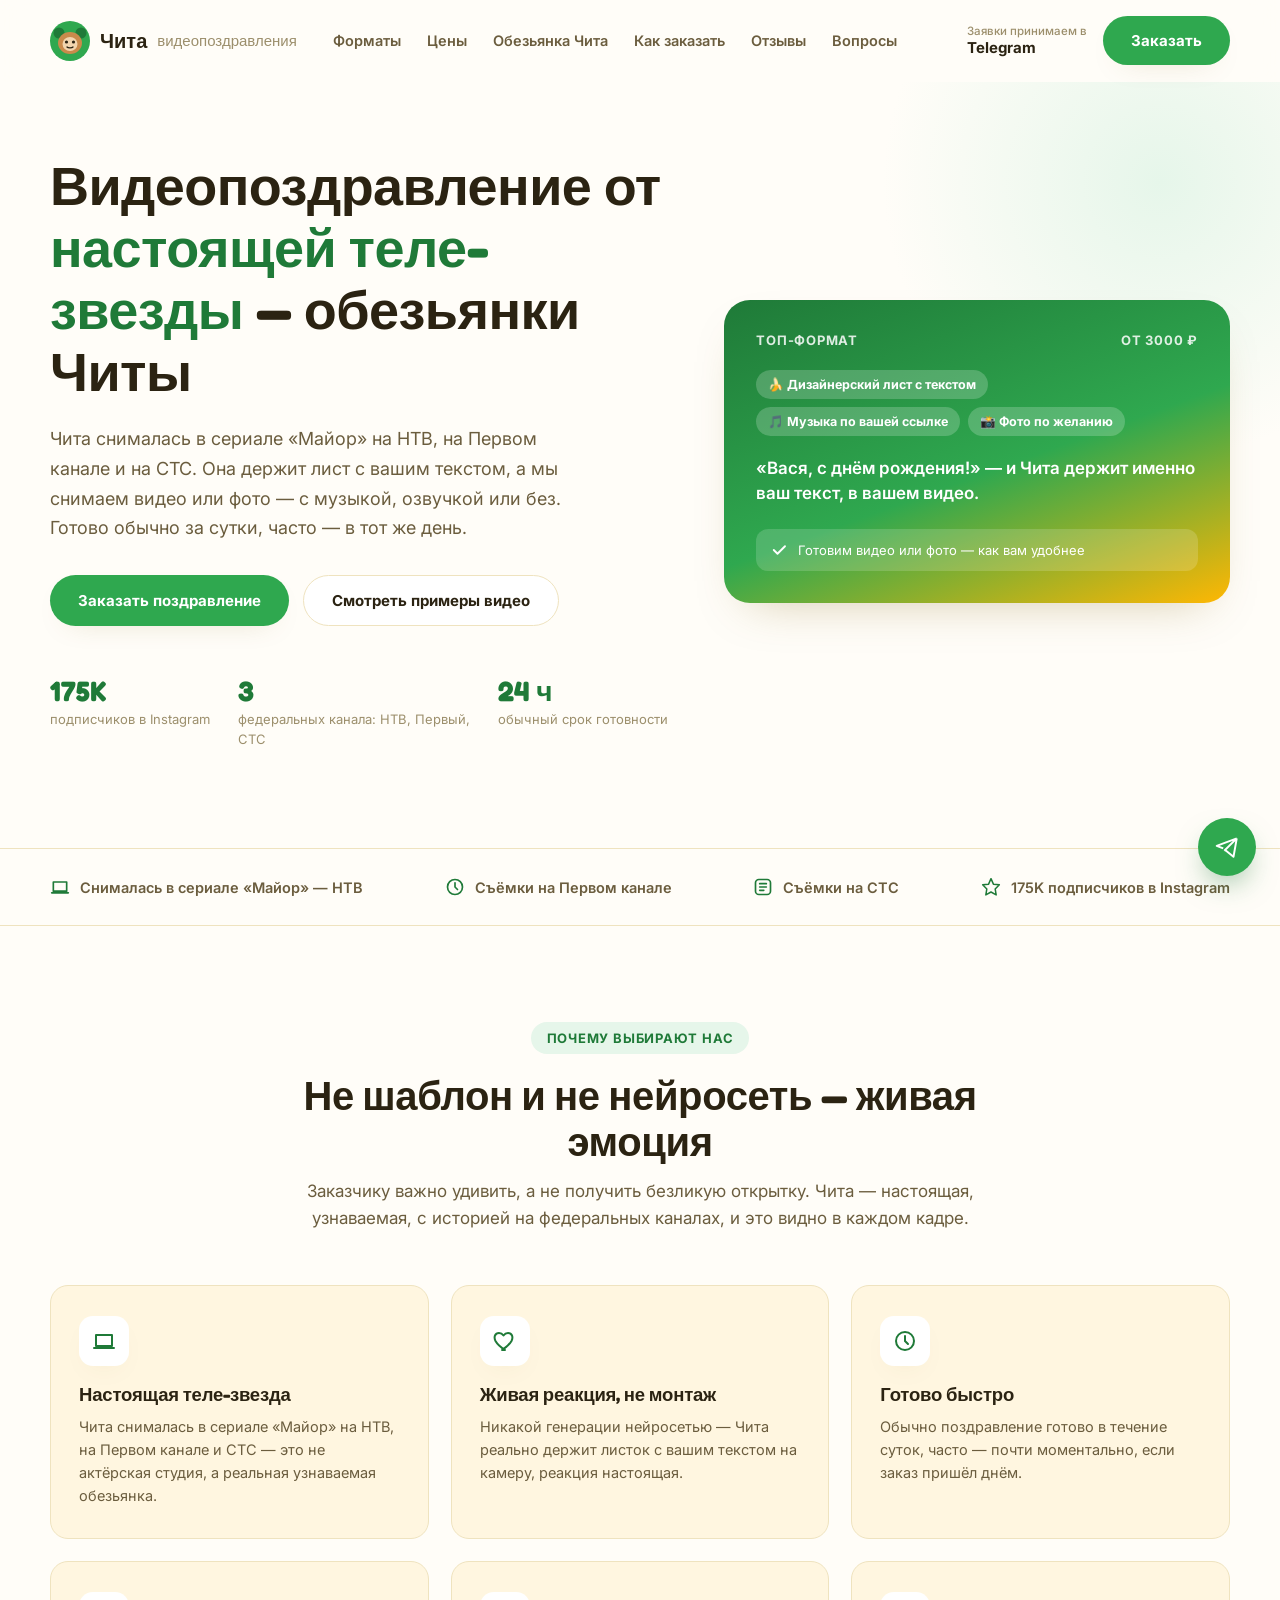
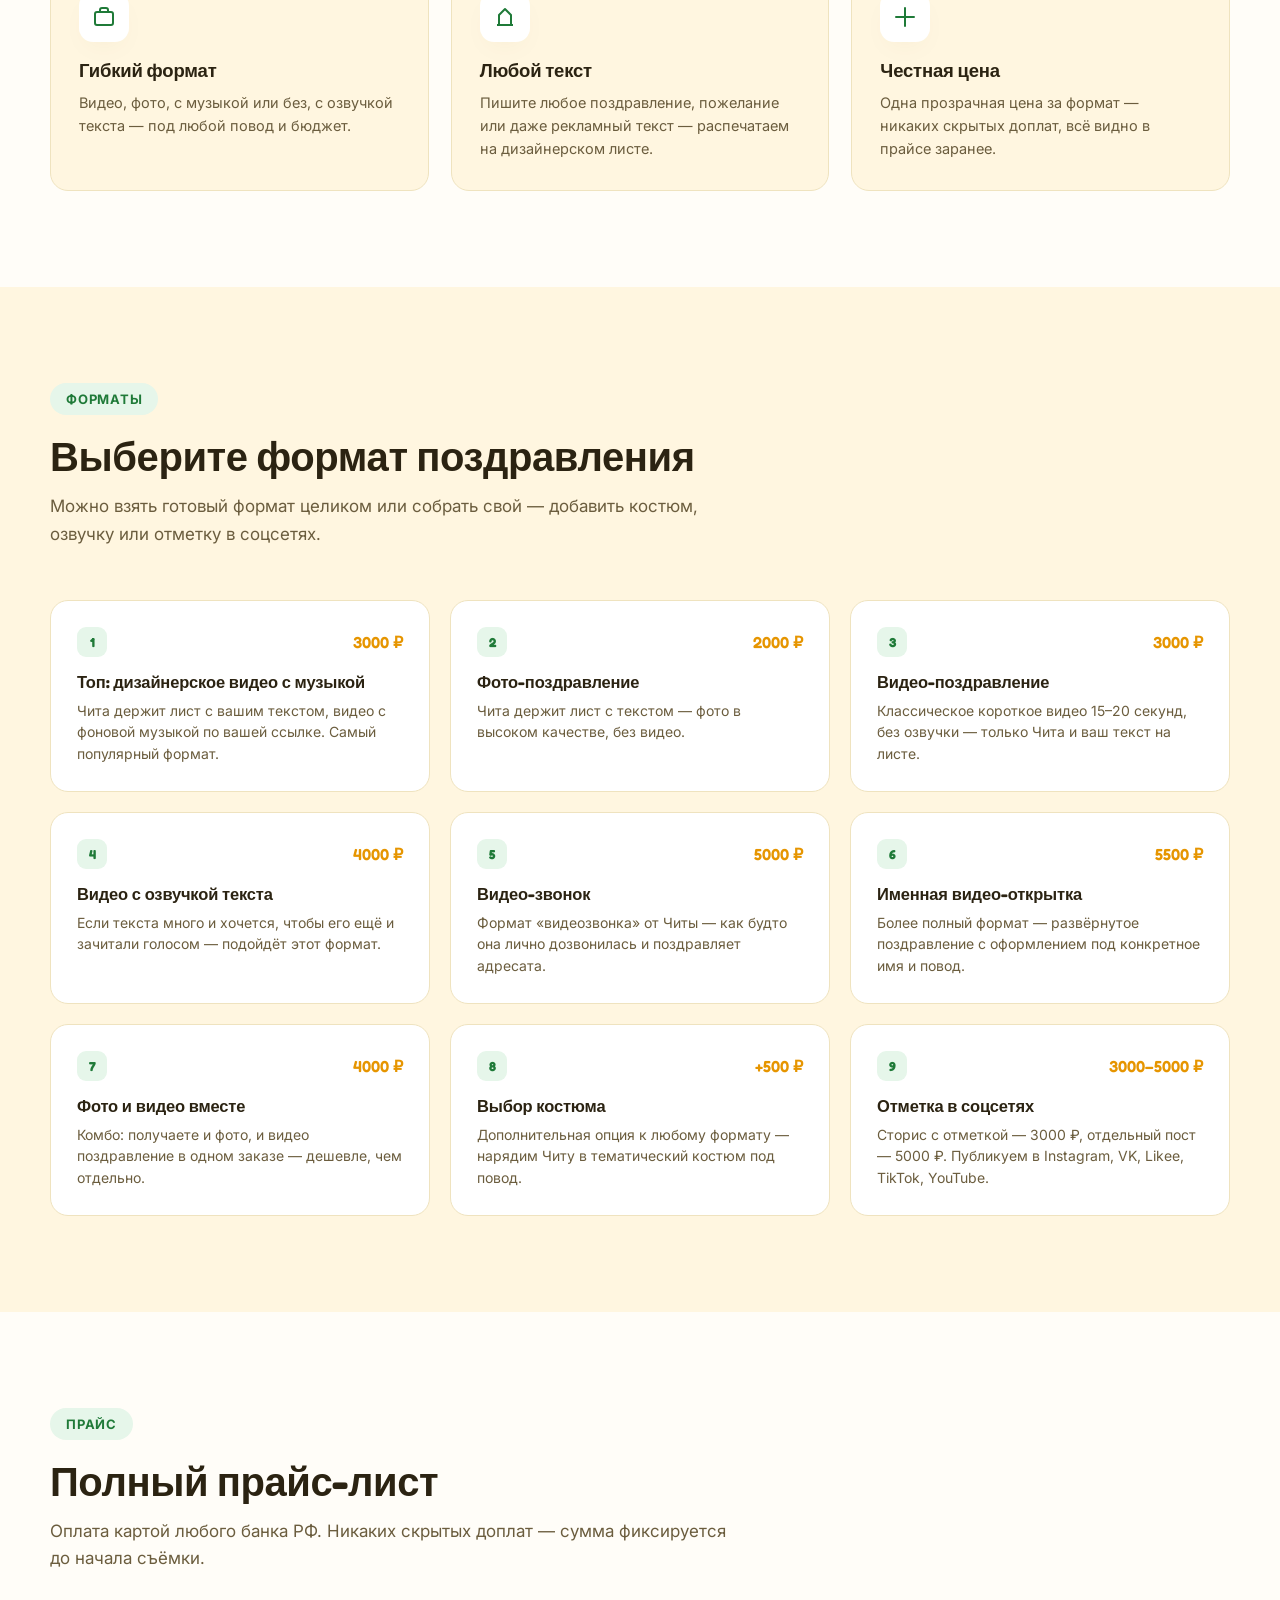
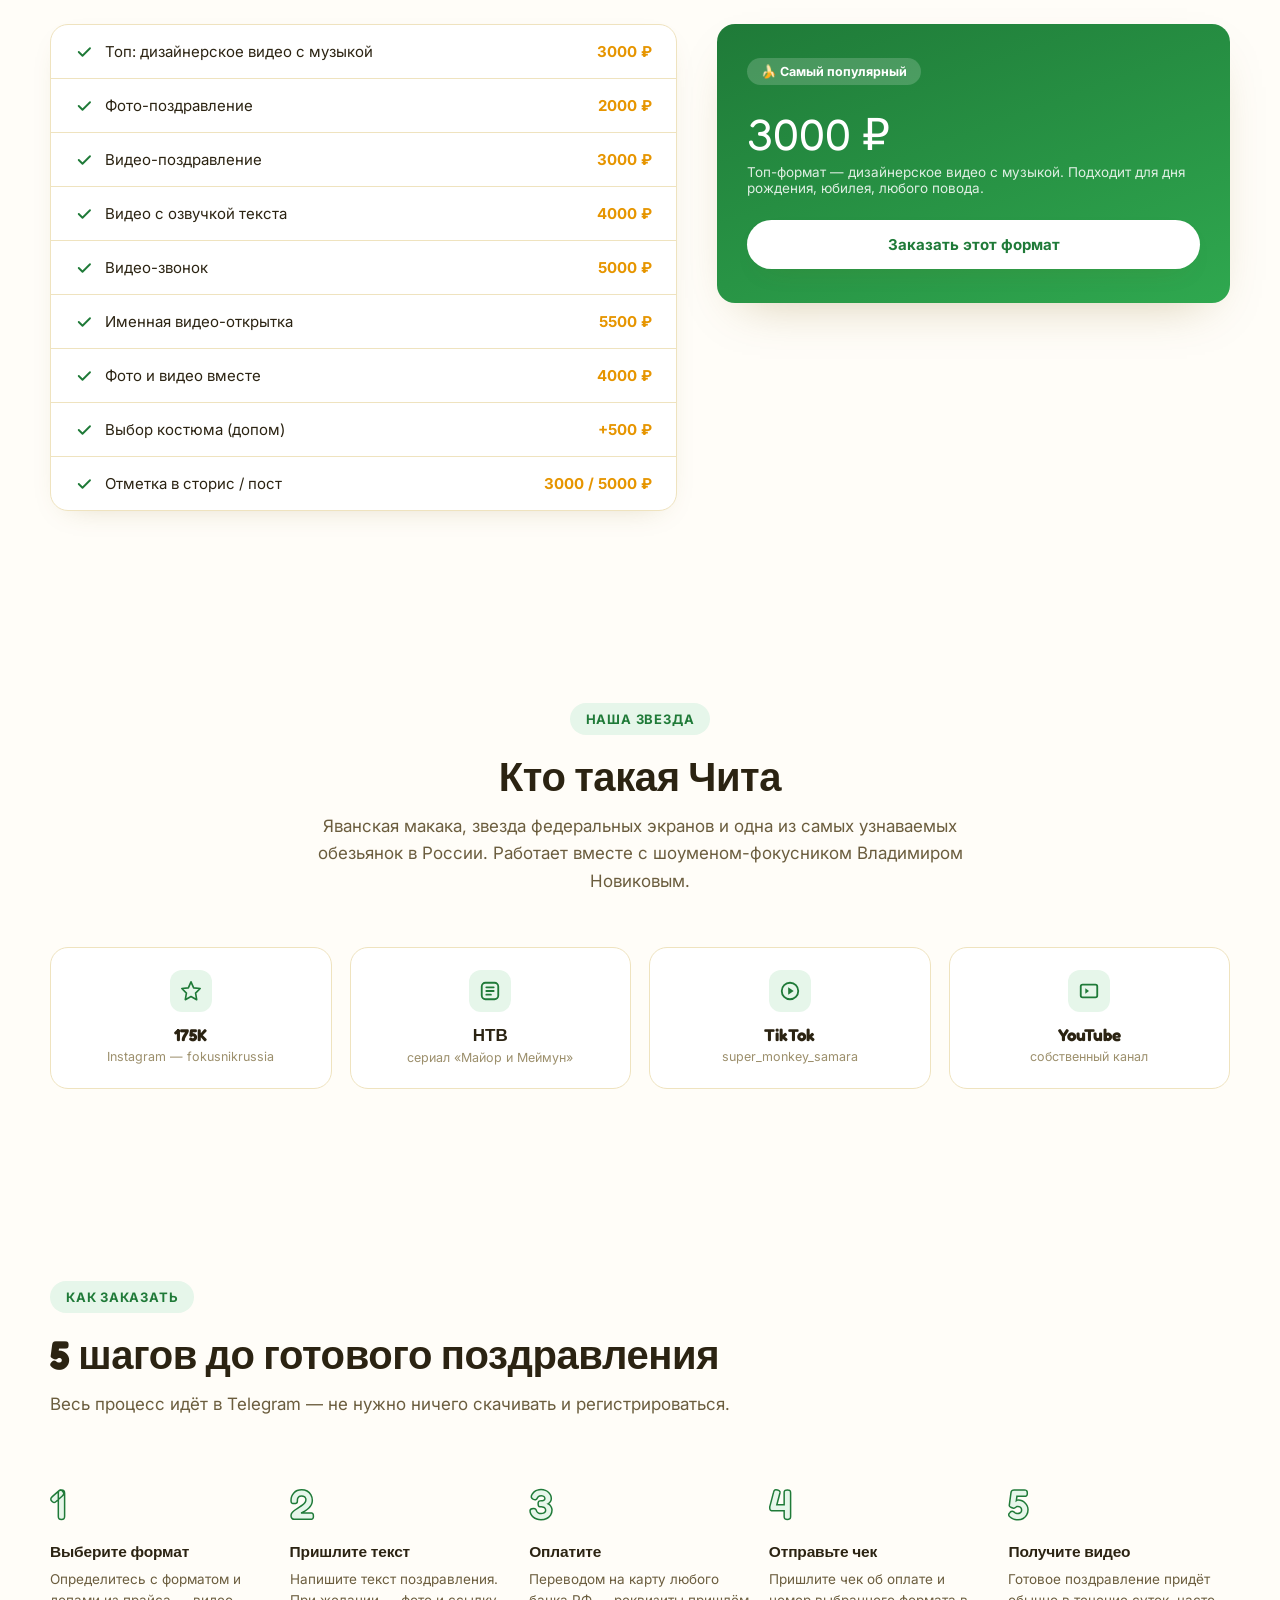
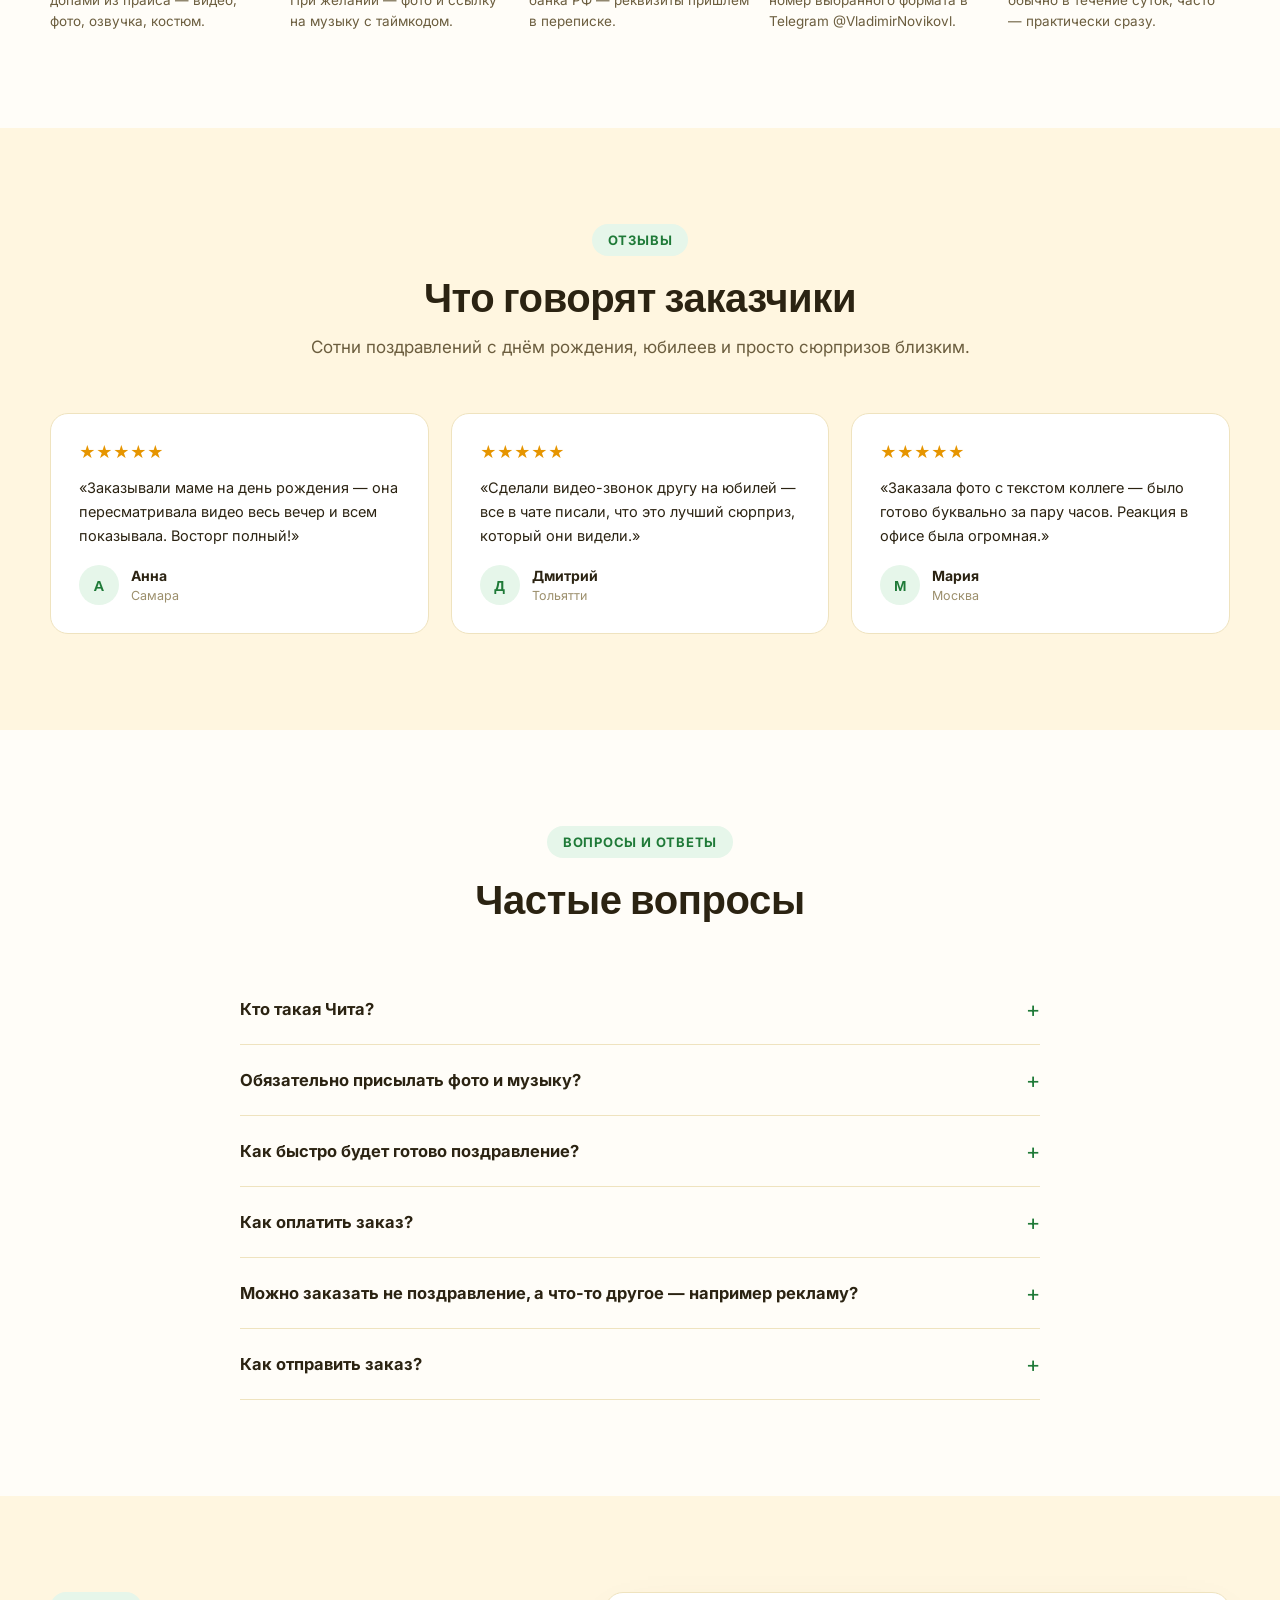
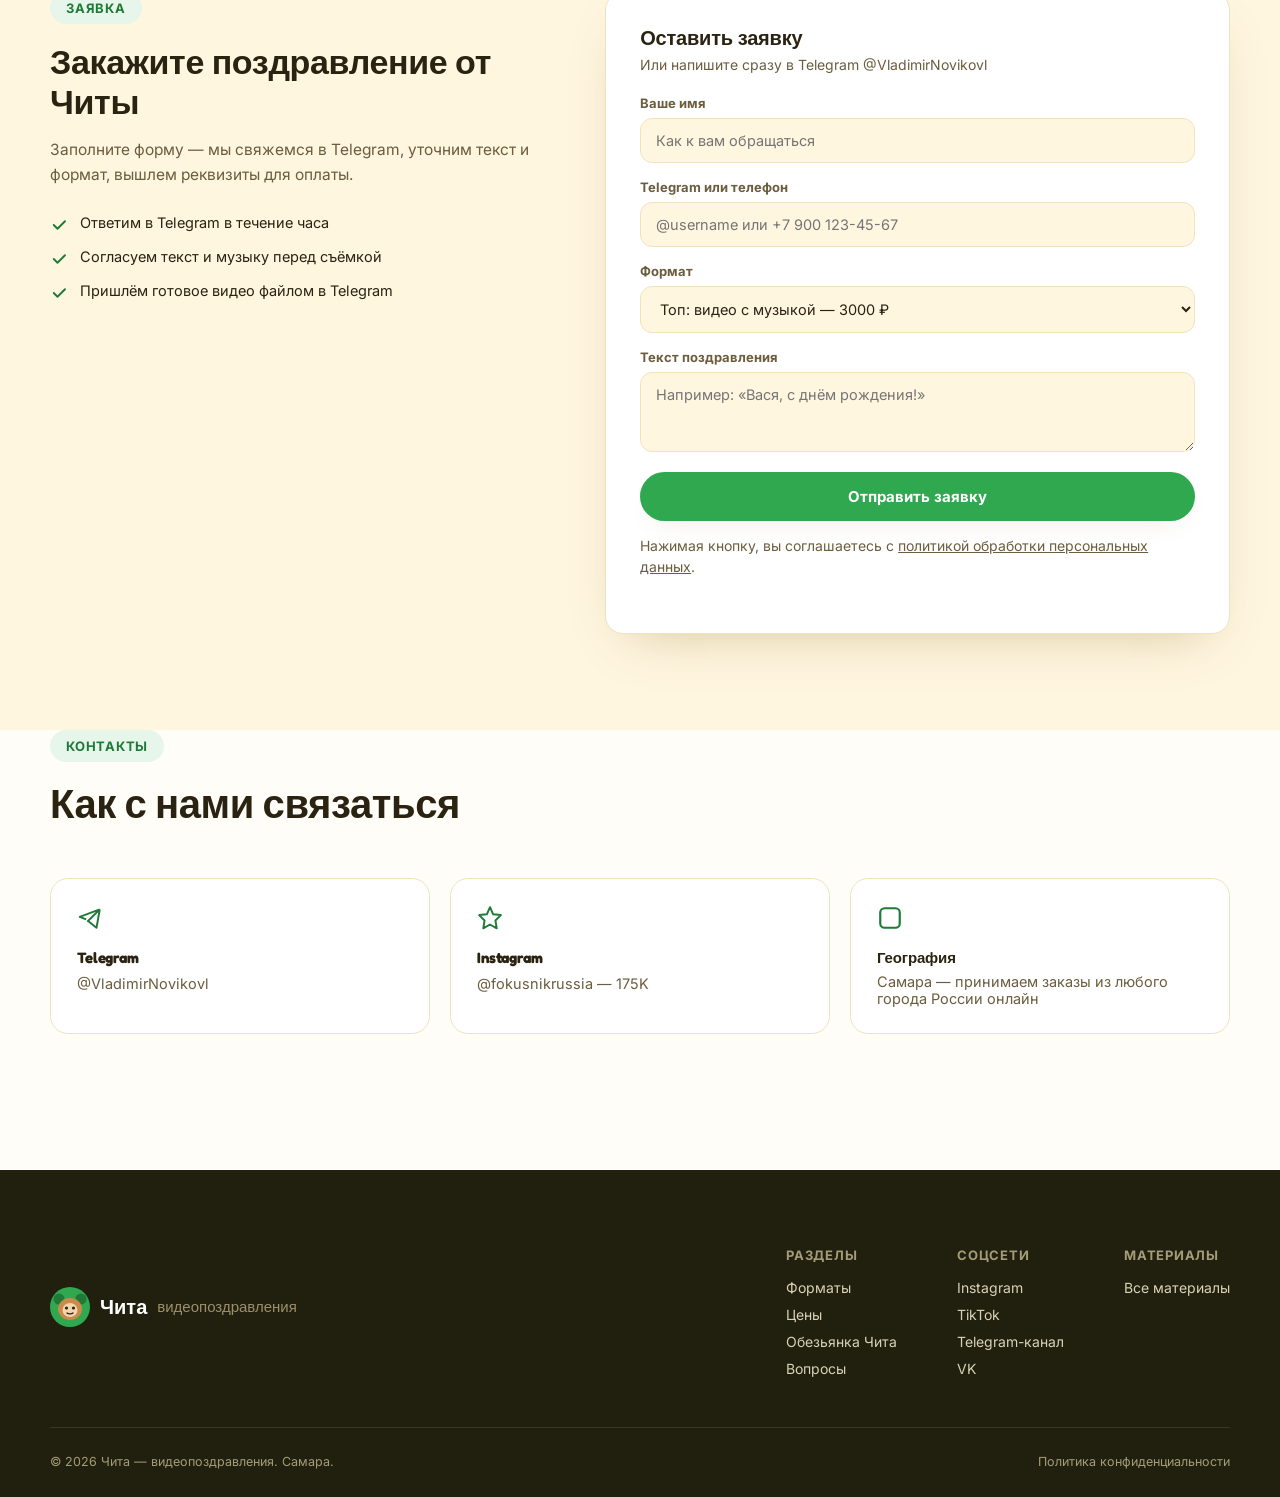
==== index.html @ 1da32b29 "init: landing for Чита - видеопоздравления" ====
<!DOCTYPE html>
<html lang="ru">
<head>
<meta charset="UTF-8">
<meta name="viewport" content="width=device-width, initial-scale=1.0">
<title>Обезьянка Чита — видеопоздравления от теле-звезды | Самара</title>
<meta name="description" content="Именное видеопоздравление от Читы — обезьянки, которая снималась в сериале «Майор» на НТВ, на Первом канале и СТС. Видео, фото, открытка с озвучкой. Готово за сутки.">
<link rel="preconnect" href="https://fonts.googleapis.com">
<link rel="preconnect" href="https://fonts.gstatic.com" crossorigin>
<link href="https://fonts.googleapis.com/css2?family=Fredoka:wght@500;600;700&family=Inter:wght@400;500;600;700;800&display=swap" rel="stylesheet">
<link rel="stylesheet" href="styles.css">
</head>
<body>

<header class="header" id="header">
  <div class="container header__inner">
    <a href="#top" class="logo">
      <svg class="logo__mark" viewBox="0 0 40 40" fill="none" xmlns="http://www.w3.org/2000/svg">
        <circle cx="20" cy="20" r="20" fill="#2FA84F"/>
        <circle cx="9" cy="12" r="5.5" fill="#1F7A38"/>
        <circle cx="31" cy="12" r="5.5" fill="#1F7A38"/>
        <ellipse cx="20" cy="22" rx="12" ry="11" fill="#C98A4B"/>
        <ellipse cx="20" cy="23" rx="7.5" ry="7" fill="#F2D5AE"/>
        <circle cx="16.5" cy="21" r="1.6" fill="#2B2312"/>
        <circle cx="23.5" cy="21" r="1.6" fill="#2B2312"/>
        <path d="M17 26c1 1.2 5 1.2 6 0" stroke="#2B2312" stroke-width="1.3" stroke-linecap="round"/>
      </svg>
      Чита <span class="logo__suffix">видеопоздравления</span>
    </a>
    <nav class="nav" id="nav">
      <a href="#services">Форматы</a>
      <a href="#price">Цены</a>
      <a href="#chita">Обезьянка Чита</a>
      <a href="#process">Как заказать</a>
      <a href="#reviews">Отзывы</a>
      <a href="#faq">Вопросы</a>
    </nav>
    <div class="header__actions">
      <div class="header__phone header__phone-text">
        <span>Заявки принимаем в</span>
        Telegram
      </div>
      <a href="https://t.me/VladimirNovikovl" target="_blank" rel="noopener" class="btn btn--primary">Заказать</a>
      <button class="burger" id="burger" aria-label="Меню"><span></span><span></span><span></span></button>
    </div>
  </div>
</header>

<main id="top">

  <!-- HERO -->
  <section class="hero">
    <div class="container hero__grid">
      <div>
        <h1 class="hero__title">Видеопоздравление от <em>настоящей теле-звезды</em> — обезьянки Читы</h1>
        <p class="hero__lead">Чита снималась в сериале «Майор» на НТВ, на Первом канале и на СТС. Она держит лист с вашим текстом, а мы снимаем видео или фото — с музыкой, озвучкой или без. Готово обычно за сутки, часто — в тот же день.</p>
        <div class="hero__actions">
          <a href="#form" class="btn btn--primary">Заказать поздравление</a>
          <a href="https://t.me/Samara_monkey" target="_blank" rel="noopener" class="btn btn--ghost">Смотреть примеры видео</a>
        </div>
        <div class="hero__stats">
          <div class="hero__stat"><b>175K</b><span>подписчиков в Instagram</span></div>
          <div class="hero__stat"><b>3</b><span>федеральных канала: НТВ, Первый, СТС</span></div>
          <div class="hero__stat"><b>24 ч</b><span>обычный срок готовности</span></div>
        </div>
      </div>
      <div class="hero__card">
        <div class="hero__card-top">
          <span>Топ-формат</span>
          <span>от 3000 ₽</span>
        </div>
        <div class="hero__badge-row">
          <span class="hero__badge">🍌 Дизайнерский лист с текстом</span>
          <span class="hero__badge">🎵 Музыка по вашей ссылке</span>
          <span class="hero__badge">📸 Фото по желанию</span>
        </div>
        <p class="hero__quote">«Вася, с днём рождения!» — и Чита держит именно ваш текст, в вашем видео.</p>
        <div class="hero__card-foot">
          <svg width="18" height="18" viewBox="0 0 24 24" fill="none"><path d="M5 12l5 5L20 7" stroke="#fff" stroke-width="2.5" stroke-linecap="round" stroke-linejoin="round"/></svg>
          Готовим видео или фото — как вам удобнее
        </div>
      </div>
    </div>
  </section>

  <!-- TRUST -->
  <div class="trust">
    <div class="container trust__inner">
      <div class="trust__item">
        <svg width="20" height="20" viewBox="0 0 24 24" fill="none"><path d="M4 6h16v11H4z M2 19h20" stroke="currentColor" stroke-width="2" stroke-linecap="round" stroke-linejoin="round"/></svg>
        Снималась в сериале «Майор» — НТВ
      </div>
      <div class="trust__item">
        <svg width="20" height="20" viewBox="0 0 24 24" fill="none"><circle cx="12" cy="12" r="9" stroke="currentColor" stroke-width="2"/><path d="M12 7v5l3 3" stroke="currentColor" stroke-width="2" stroke-linecap="round"/></svg>
        Съёмки на Первом канале
      </div>
      <div class="trust__item">
        <svg width="20" height="20" viewBox="0 0 24 24" fill="none"><rect x="3" y="3" width="18" height="18" rx="4" stroke="currentColor" stroke-width="2"/><path d="M8 12h8M8 8h8M8 16h5" stroke="currentColor" stroke-width="2" stroke-linecap="round"/></svg>
        Съёмки на СТС
      </div>
      <div class="trust__item">
        <svg width="20" height="20" viewBox="0 0 24 24" fill="none"><path d="M12 2l2.9 6.6L22 9.3l-5 5 1.2 7.2L12 18l-6.2 3.5L7 14.3l-5-5 7.1-0.7L12 2z" stroke="currentColor" stroke-width="1.8" stroke-linejoin="round"/></svg>
        175K подписчиков в Instagram
      </div>
    </div>
  </div>

  <!-- ADVANTAGES -->
  <section id="advantages">
    <div class="container">
      <div class="section__head center">
        <div class="eyebrow" style="margin-inline:auto">Почему выбирают нас</div>
        <h2>Не шаблон и не нейросеть — живая эмоция</h2>
        <p>Заказчику важно удивить, а не получить безликую открытку. Чита — настоящая, узнаваемая, с историей на федеральных каналах, и это видно в каждом кадре.</p>
      </div>
      <div class="adv-grid">
        <div class="adv">
          <div class="adv__icon"><svg width="24" height="24" viewBox="0 0 24 24" fill="none"><path d="M4 6h16v11H4z M2 19h20" stroke="currentColor" stroke-width="2" stroke-linecap="round" stroke-linejoin="round"/></svg></div>
          <h3>Настоящая теле-звезда</h3>
          <p>Чита снималась в сериале «Майор» на НТВ, на Первом канале и СТС — это не актёрская студия, а реальная узнаваемая обезьянка.</p>
        </div>
        <div class="adv">
          <div class="adv__icon"><svg width="24" height="24" viewBox="0 0 24 24" fill="none"><path d="M12 21s-7-4.5-9.5-9C.5 8 2 4 6 4c2.2 0 3.6 1.2 4.5 2.5C11.4 5.2 12.8 4 15 4c4 0 5.5 4 3.5 8-2.5 4.5-9.5 9-9.5 9z" stroke="currentColor" stroke-width="2" stroke-linejoin="round"/></svg></div>
          <h3>Живая реакция, не монтаж</h3>
          <p>Никакой генерации нейросетью — Чита реально держит листок с вашим текстом на камеру, реакция настоящая.</p>
        </div>
        <div class="adv">
          <div class="adv__icon"><svg width="24" height="24" viewBox="0 0 24 24" fill="none"><circle cx="12" cy="12" r="9" stroke="currentColor" stroke-width="2"/><path d="M12 7v5l3 3" stroke="currentColor" stroke-width="2" stroke-linecap="round"/></svg></div>
          <h3>Готово быстро</h3>
          <p>Обычно поздравление готово в течение суток, часто — почти моментально, если заказ пришёл днём.</p>
        </div>
        <div class="adv">
          <div class="adv__icon"><svg width="24" height="24" viewBox="0 0 24 24" fill="none"><rect x="3" y="7" width="18" height="13" rx="2" stroke="currentColor" stroke-width="2"/><path d="M8 7V5a2 2 0 012-2h4a2 2 0 012 2v2" stroke="currentColor" stroke-width="2"/></svg></div>
          <h3>Гибкий формат</h3>
          <p>Видео, фото, с музыкой или без, с озвучкой текста — под любой повод и бюджет.</p>
        </div>
        <div class="adv">
          <div class="adv__icon"><svg width="24" height="24" viewBox="0 0 24 24" fill="none"><path d="M4 20h16M6 20V10l6-6 6 6v10" stroke="currentColor" stroke-width="2" stroke-linejoin="round"/></svg></div>
          <h3>Любой текст</h3>
          <p>Пишите любое поздравление, пожелание или даже рекламный текст — распечатаем на дизайнерском листе.</p>
        </div>
        <div class="adv">
          <div class="adv__icon"><svg width="24" height="24" viewBox="0 0 24 24" fill="none"><path d="M12 3v18M3 12h18" stroke="currentColor" stroke-width="2" stroke-linecap="round"/></svg></div>
          <h3>Честная цена</h3>
          <p>Одна прозрачная цена за формат — никаких скрытых доплат, всё видно в прайсе заранее.</p>
        </div>
      </div>
    </div>
  </section>

  <!-- SERVICES -->
  <section id="services" class="price">
    <div class="container">
      <div class="section__head">
        <div class="eyebrow">Форматы</div>
        <h2>Выберите формат поздравления</h2>
        <p>Можно взять готовый формат целиком или собрать свой — добавить костюм, озвучку или отметку в соцсетях.</p>
      </div>
      <div class="srv-grid">
        <div class="srv">
          <div class="srv__top"><div class="srv__num">1</div><div class="srv__price">3000 ₽</div></div>
          <h3>Топ: дизайнерское видео с музыкой</h3>
          <p>Чита держит лист с вашим текстом, видео с фоновой музыкой по вашей ссылке. Самый популярный формат.</p>
        </div>
        <div class="srv">
          <div class="srv__top"><div class="srv__num">2</div><div class="srv__price">2000 ₽</div></div>
          <h3>Фото-поздравление</h3>
          <p>Чита держит лист с текстом — фото в высоком качестве, без видео.</p>
        </div>
        <div class="srv">
          <div class="srv__top"><div class="srv__num">3</div><div class="srv__price">3000 ₽</div></div>
          <h3>Видео-поздравление</h3>
          <p>Классическое короткое видео 15–20 секунд, без озвучки — только Чита и ваш текст на листе.</p>
        </div>
        <div class="srv">
          <div class="srv__top"><div class="srv__num">4</div><div class="srv__price">4000 ₽</div></div>
          <h3>Видео с озвучкой текста</h3>
          <p>Если текста много и хочется, чтобы его ещё и зачитали голосом — подойдёт этот формат.</p>
        </div>
        <div class="srv">
          <div class="srv__top"><div class="srv__num">5</div><div class="srv__price">5000 ₽</div></div>
          <h3>Видео-звонок</h3>
          <p>Формат «видеозвонка» от Читы — как будто она лично дозвонилась и поздравляет адресата.</p>
        </div>
        <div class="srv">
          <div class="srv__top"><div class="srv__num">6</div><div class="srv__price">5500 ₽</div></div>
          <h3>Именная видео-открытка</h3>
          <p>Более полный формат — развёрнутое поздравление с оформлением под конкретное имя и повод.</p>
        </div>
        <div class="srv">
          <div class="srv__top"><div class="srv__num">7</div><div class="srv__price">4000 ₽</div></div>
          <h3>Фото и видео вместе</h3>
          <p>Комбо: получаете и фото, и видео поздравление в одном заказе — дешевле, чем отдельно.</p>
        </div>
        <div class="srv">
          <div class="srv__top"><div class="srv__num">8</div><div class="srv__price">+500 ₽</div></div>
          <h3>Выбор костюма</h3>
          <p>Дополнительная опция к любому формату — нарядим Читу в тематический костюм под повод.</p>
        </div>
        <div class="srv">
          <div class="srv__top"><div class="srv__num">9</div><div class="srv__price">3000–5000 ₽</div></div>
          <h3>Отметка в соцсетях</h3>
          <p>Сторис с отметкой — 3000 ₽, отдельный пост — 5000 ₽. Публикуем в Instagram, VK, Likee, TikTok, YouTube.</p>
        </div>
      </div>
    </div>
  </section>

  <!-- PRICE TABLE -->
  <section id="price">
    <div class="container">
      <div class="section__head">
        <div class="eyebrow">Прайс</div>
        <h2>Полный прайс-лист</h2>
        <p>Оплата картой любого банка РФ. Никаких скрытых доплат — сумма фиксируется до начала съёмки.</p>
      </div>
      <div class="price__wrap">
        <div class="price__table">
          <div class="price__row">
            <div class="price__row-name"><svg width="18" height="18" viewBox="0 0 24 24" fill="none"><path d="M5 12l5 5L20 7" stroke="currentColor" stroke-width="2.5" stroke-linecap="round" stroke-linejoin="round"/></svg>Топ: дизайнерское видео с музыкой</div>
            <div class="price__row-val">3000 ₽</div>
          </div>
          <div class="price__row">
            <div class="price__row-name"><svg width="18" height="18" viewBox="0 0 24 24" fill="none"><path d="M5 12l5 5L20 7" stroke="currentColor" stroke-width="2.5" stroke-linecap="round" stroke-linejoin="round"/></svg>Фото-поздравление</div>
            <div class="price__row-val">2000 ₽</div>
          </div>
          <div class="price__row">
            <div class="price__row-name"><svg width="18" height="18" viewBox="0 0 24 24" fill="none"><path d="M5 12l5 5L20 7" stroke="currentColor" stroke-width="2.5" stroke-linecap="round" stroke-linejoin="round"/></svg>Видео-поздравление</div>
            <div class="price__row-val">3000 ₽</div>
          </div>
          <div class="price__row">
            <div class="price__row-name"><svg width="18" height="18" viewBox="0 0 24 24" fill="none"><path d="M5 12l5 5L20 7" stroke="currentColor" stroke-width="2.5" stroke-linecap="round" stroke-linejoin="round"/></svg>Видео с озвучкой текста</div>
            <div class="price__row-val">4000 ₽</div>
          </div>
          <div class="price__row">
            <div class="price__row-name"><svg width="18" height="18" viewBox="0 0 24 24" fill="none"><path d="M5 12l5 5L20 7" stroke="currentColor" stroke-width="2.5" stroke-linecap="round" stroke-linejoin="round"/></svg>Видео-звонок</div>
            <div class="price__row-val">5000 ₽</div>
          </div>
          <div class="price__row">
            <div class="price__row-name"><svg width="18" height="18" viewBox="0 0 24 24" fill="none"><path d="M5 12l5 5L20 7" stroke="currentColor" stroke-width="2.5" stroke-linecap="round" stroke-linejoin="round"/></svg>Именная видео-открытка</div>
            <div class="price__row-val">5500 ₽</div>
          </div>
          <div class="price__row">
            <div class="price__row-name"><svg width="18" height="18" viewBox="0 0 24 24" fill="none"><path d="M5 12l5 5L20 7" stroke="currentColor" stroke-width="2.5" stroke-linecap="round" stroke-linejoin="round"/></svg>Фото и видео вместе</div>
            <div class="price__row-val">4000 ₽</div>
          </div>
          <div class="price__row">
            <div class="price__row-name"><svg width="18" height="18" viewBox="0 0 24 24" fill="none"><path d="M5 12l5 5L20 7" stroke="currentColor" stroke-width="2.5" stroke-linecap="round" stroke-linejoin="round"/></svg>Выбор костюма (допом)</div>
            <div class="price__row-val">+500 ₽</div>
          </div>
          <div class="price__row">
            <div class="price__row-name"><svg width="18" height="18" viewBox="0 0 24 24" fill="none"><path d="M5 12l5 5L20 7" stroke="currentColor" stroke-width="2.5" stroke-linecap="round" stroke-linejoin="round"/></svg>Отметка в сторис / пост</div>
            <div class="price__row-val">3000 / 5000 ₽</div>
          </div>
        </div>
        <div class="price__card">
          <div class="price__badge">🍌 Самый популярный</div>
          <div class="price__new">3000 ₽</div>
          <div class="price__note">Топ-формат — дизайнерское видео с музыкой. Подходит для дня рождения, юбилея, любого повода.</div>
          <a href="#form" class="btn btn--primary btn--block" style="background:#fff;color:#1f7a38">Заказать этот формат</a>
        </div>
      </div>
    </div>
  </section>

  <!-- CHITA -->
  <section id="chita">
    <div class="container">
      <div class="section__head center">
        <div class="eyebrow" style="margin-inline:auto">Наша звезда</div>
        <h2>Кто такая Чита</h2>
        <p>Яванская макака, звезда федеральных экранов и одна из самых узнаваемых обезьянок в России. Работает вместе с шоуменом-фокусником Владимиром Новиковым.</p>
      </div>
      <div class="plat-grid">
        <div class="plat">
          <div class="plat__icon"><svg width="22" height="22" viewBox="0 0 24 24" fill="none"><path d="M12 2l2.9 6.6L22 9.3l-5 5 1.2 7.2L12 18l-6.2 3.5L7 14.3l-5-5 7.1-0.7L12 2z" stroke="currentColor" stroke-width="1.8" stroke-linejoin="round"/></svg></div>
          <b>175K</b>
          <span>Instagram — fokusnikrussia</span>
        </div>
        <div class="plat">
          <div class="plat__icon"><svg width="22" height="22" viewBox="0 0 24 24" fill="none"><rect x="3" y="3" width="18" height="18" rx="4" stroke="currentColor" stroke-width="2"/><path d="M8 12h8M8 8h8M8 16h5" stroke="currentColor" stroke-width="2" stroke-linecap="round"/></svg></div>
          <b>НТВ</b>
          <span>сериал «Майор и Меймун»</span>
        </div>
        <div class="plat">
          <div class="plat__icon"><svg width="22" height="22" viewBox="0 0 24 24" fill="none"><circle cx="12" cy="12" r="9" stroke="currentColor" stroke-width="2"/><path d="M10 8l6 4-6 4V8z" fill="currentColor"/></svg></div>
          <b>TikTok</b>
          <span>super_monkey_samara</span>
        </div>
        <div class="plat">
          <div class="plat__icon"><svg width="22" height="22" viewBox="0 0 24 24" fill="none"><rect x="3" y="5" width="18" height="14" rx="2" stroke="currentColor" stroke-width="2"/><path d="M8 9l4 3-4 3V9z" fill="currentColor"/></svg></div>
          <b>YouTube</b>
          <span>собственный канал</span>
        </div>
      </div>
    </div>
  </section>

  <!-- PROCESS -->
  <section id="process">
    <div class="container">
      <div class="section__head">
        <div class="eyebrow">Как заказать</div>
        <h2>5 шагов до готового поздравления</h2>
        <p>Весь процесс идёт в Telegram — не нужно ничего скачивать и регистрироваться.</p>
      </div>
      <div class="steps">
        <div class="step">
          <div class="step__num">1</div>
          <h3>Выберите формат</h3>
          <p>Определитесь с форматом и допами из прайса — видео, фото, озвучка, костюм.</p>
        </div>
        <div class="step">
          <div class="step__num">2</div>
          <h3>Пришлите текст</h3>
          <p>Напишите текст поздравления. При желании — фото и ссылку на музыку с таймкодом.</p>
        </div>
        <div class="step">
          <div class="step__num">3</div>
          <h3>Оплатите</h3>
          <p>Переводом на карту любого банка РФ — реквизиты пришлём в переписке.</p>
        </div>
        <div class="step">
          <div class="step__num">4</div>
          <h3>Отправьте чек</h3>
          <p>Пришлите чек об оплате и номер выбранного формата в Telegram @VladimirNovikovl.</p>
        </div>
        <div class="step">
          <div class="step__num">5</div>
          <h3>Получите видео</h3>
          <p>Готовое поздравление придёт обычно в течение суток, часто — практически сразу.</p>
        </div>
      </div>
    </div>
  </section>

  <!-- REVIEWS -->
  <section id="reviews" class="price">
    <div class="container">
      <div class="section__head center">
        <div class="eyebrow" style="margin-inline:auto">Отзывы</div>
        <h2>Что говорят заказчики</h2>
        <p>Сотни поздравлений с днём рождения, юбилеев и просто сюрпризов близким.</p>
      </div>
      <div class="rev-grid">
        <div class="rev">
          <div class="rev__stars">★★★★★</div>
          <p>«Заказывали маме на день рождения — она пересматривала видео весь вечер и всем показывала. Восторг полный!»</p>
          <div class="rev__author">
            <div class="rev__avatar">А</div>
            <div><b>Анна</b><span>Самара</span></div>
          </div>
        </div>
        <div class="rev">
          <div class="rev__stars">★★★★★</div>
          <p>«Сделали видео-звонок другу на юбилей — все в чате писали, что это лучший сюрприз, который они видели.»</p>
          <div class="rev__author">
            <div class="rev__avatar">Д</div>
            <div><b>Дмитрий</b><span>Тольятти</span></div>
          </div>
        </div>
        <div class="rev">
          <div class="rev__stars">★★★★★</div>
          <p>«Заказала фото с текстом коллеге — было готово буквально за пару часов. Реакция в офисе была огромная.»</p>
          <div class="rev__author">
            <div class="rev__avatar">М</div>
            <div><b>Мария</b><span>Москва</span></div>
          </div>
        </div>
      </div>
    </div>
  </section>

  <!-- FAQ -->
  <section id="faq">
    <div class="container">
      <div class="section__head center">
        <div class="eyebrow" style="margin-inline:auto">Вопросы и ответы</div>
        <h2>Частые вопросы</h2>
      </div>
      <div class="faq">
        <details class="faq__item">
          <summary>Кто такая Чита?<span></span></summary>
          <p>Чита — яванская макака, которая снималась в сериале «Майор» на НТВ, на Первом канале и на СТС. Работает вместе с шоуменом-фокусником Владимиром Новиковым в Самаре.</p>
        </details>
        <details class="faq__item">
          <summary>Обязательно присылать фото и музыку?</summary>
          <p>Нет, это по желанию. Достаточно текста поздравления — остальное можно оставить на наш выбор или пропустить.</p>
        </details>
        <details class="faq__item">
          <summary>Как быстро будет готово поздравление?</summary>
          <p>Обычно в течение суток, но часто получается сделать почти моментально — в день заказа.</p>
        </details>
        <details class="faq__item">
          <summary>Как оплатить заказ?</summary>
          <p>Переводом на карту любого банка РФ. Реквизиты отправим в переписке в Telegram после выбора формата.</p>
        </details>
        <details class="faq__item">
          <summary>Можно заказать не поздравление, а что-то другое — например рекламу?</summary>
          <p>Да, на листе можно написать любой текст — поздравление, рекламу, шутку. Формат съёмки тот же.</p>
        </details>
        <details class="faq__item">
          <summary>Как отправить заказ?</summary>
          <p>Через форму на сайте или напрямую в Telegram — @VladimirNovikovl. Пришлите текст, формат из прайса и чек об оплате.</p>
        </details>
      </div>
    </div>
  </section>

  <!-- FORM -->
  <section id="form" class="form-section">
    <div class="container form-wrap">
      <div class="form-info">
        <div class="eyebrow">Заявка</div>
        <h2>Закажите поздравление от Читы</h2>
        <p>Заполните форму — мы свяжемся в Telegram, уточним текст и формат, вышлем реквизиты для оплаты.</p>
        <ul class="form-info__list">
          <li><svg width="18" height="18" viewBox="0 0 24 24" fill="none"><path d="M5 12l5 5L20 7" stroke="currentColor" stroke-width="2.5" stroke-linecap="round" stroke-linejoin="round"/></svg>Ответим в Telegram в течение часа</li>
          <li><svg width="18" height="18" viewBox="0 0 24 24" fill="none"><path d="M5 12l5 5L20 7" stroke="currentColor" stroke-width="2.5" stroke-linecap="round" stroke-linejoin="round"/></svg>Согласуем текст и музыку перед съёмкой</li>
          <li><svg width="18" height="18" viewBox="0 0 24 24" fill="none"><path d="M5 12l5 5L20 7" stroke="currentColor" stroke-width="2.5" stroke-linecap="round" stroke-linejoin="round"/></svg>Пришлём готовое видео файлом в Telegram</li>
        </ul>
      </div>
      <form class="form" id="leadForm">
        <h3>Оставить заявку</h3>
        <p>Или напишите сразу в Telegram @VladimirNovikovl</p>
        <div class="field">
          <label for="name">Ваше имя</label>
          <input type="text" id="name" name="name" placeholder="Как к вам обращаться" required>
        </div>
        <div class="field">
          <label for="contact">Telegram или телефон</label>
          <input type="text" id="contact" name="contact" placeholder="@username или +7 900 123-45-67" required>
        </div>
        <div class="field">
          <label for="format">Формат</label>
          <select id="format" name="format">
            <option>Топ: видео с музыкой — 3000 ₽</option>
            <option>Фото-поздравление — 2000 ₽</option>
            <option>Видео-поздравление — 3000 ₽</option>
            <option>Видео с озвучкой — 4000 ₽</option>
            <option>Видео-звонок — 5000 ₽</option>
            <option>Именная видео-открытка — 5500 ₽</option>
            <option>Ещё не решил(а)</option>
          </select>
        </div>
        <div class="field">
          <label for="message">Текст поздравления</label>
          <textarea id="message" name="message" placeholder="Например: «Вася, с днём рождения!»"></textarea>
        </div>
        <input type="text" name="_gotcha" style="display:none" tabindex="-1" autocomplete="off">
        <button type="submit" class="btn btn--primary btn--block">Отправить заявку</button>
        <p class="form__legal">Нажимая кнопку, вы соглашаетесь с <a href="privacy.html" style="text-decoration:underline">политикой обработки персональных данных</a>.</p>
      </form>
    </div>
  </section>

  <!-- CONTACTS -->
  <section class="contacts">
    <div class="container">
      <div class="section__head">
        <div class="eyebrow">Контакты</div>
        <h2>Как с нами связаться</h2>
      </div>
      <div class="contact-cards">
        <div class="contact-card">
          <svg width="26" height="26" viewBox="0 0 24 24" fill="none"><path d="M21 4L2.5 11l6 2.3M21 4l-3 17-8-6.5M21 4L9.5 15.5" stroke="currentColor" stroke-width="1.8" stroke-linejoin="round"/></svg>
          <h4>Telegram</h4>
          <a href="https://t.me/VladimirNovikovl" target="_blank" rel="noopener">@VladimirNovikovl</a>
        </div>
        <div class="contact-card">
          <svg width="26" height="26" viewBox="0 0 24 24" fill="none"><path d="M12 2l2.9 6.6L22 9.3l-5 5 1.2 7.2L12 18l-6.2 3.5L7 14.3l-5-5 7.1-0.7L12 2z" stroke="currentColor" stroke-width="1.8" stroke-linejoin="round"/></svg>
          <h4>Instagram</h4>
          <a href="https://www.instagram.com/fokusnikrussia" target="_blank" rel="noopener">@fokusnikrussia — 175K</a>
        </div>
        <div class="contact-card">
          <svg width="26" height="26" viewBox="0 0 24 24" fill="none"><rect x="3" y="3" width="18" height="18" rx="4" stroke="currentColor" stroke-width="2"/></svg>
          <h4>География</h4>
          <p>Самара — принимаем заказы из любого города России онлайн</p>
        </div>
      </div>
    </div>
  </section>

</main>

<footer class="footer">
  <div class="container">
    <div class="footer__top">
      <a href="#top" class="logo">
        <svg class="logo__mark" viewBox="0 0 40 40" fill="none" xmlns="http://www.w3.org/2000/svg">
          <circle cx="20" cy="20" r="20" fill="#2FA84F"/>
          <circle cx="9" cy="12" r="5.5" fill="#1F7A38"/>
          <circle cx="31" cy="12" r="5.5" fill="#1F7A38"/>
          <ellipse cx="20" cy="22" rx="12" ry="11" fill="#C98A4B"/>
          <ellipse cx="20" cy="23" rx="7.5" ry="7" fill="#F2D5AE"/>
          <circle cx="16.5" cy="21" r="1.6" fill="#2B2312"/>
          <circle cx="23.5" cy="21" r="1.6" fill="#2B2312"/>
          <path d="M17 26c1 1.2 5 1.2 6 0" stroke="#2B2312" stroke-width="1.3" stroke-linecap="round"/>
        </svg>
        Чита <span class="logo__suffix">видеопоздравления</span>
      </a>
      <div class="footer__cols">
        <div class="footer__col">
          <h5>Разделы</h5>
          <a href="#services">Форматы</a>
          <a href="#price">Цены</a>
          <a href="#chita">Обезьянка Чита</a>
          <a href="#faq">Вопросы</a>
        </div>
        <div class="footer__col">
          <h5>Соцсети</h5>
          <a href="https://www.instagram.com/fokusnikrussia" target="_blank" rel="noopener">Instagram</a>
          <a href="https://www.tiktok.com/@super_monkey_samara" target="_blank" rel="noopener">TikTok</a>
          <a href="https://t.me/Samara_monkey" target="_blank" rel="noopener">Telegram-канал</a>
          <a href="https://vk.ru/fokusnikrussia" target="_blank" rel="noopener">VK</a>
        </div>
        <div class="footer__col">
          <h5>Материалы</h5>
          <a href="materials.html">Все материалы</a>
        </div>
      </div>
    </div>
    <div class="footer__bottom">
      <span>© <span id="year"></span> Чита — видеопоздравления. Самара.</span>
      <a href="privacy.html">Политика конфиденциальности</a>
    </div>
  </div>
</footer>

<a href="https://t.me/VladimirNovikovl" target="_blank" rel="noopener" class="fab" aria-label="Написать в Telegram">
  <svg width="26" height="26" viewBox="0 0 24 24" fill="none"><path d="M21 4L2.5 11l6 2.3M21 4l-3 17-8-6.5M21 4L9.5 15.5" stroke="#fff" stroke-width="1.8" stroke-linejoin="round"/></svg>
</a>

<script src="script.js"></script>
</body>
</html>
---- styles.css ----
:root {
  --bg: #fffdf8;
  --bg-soft: #fff6e0;
  --bg-alt: #fef0c8;
  --ink: #2b2312;
  --ink-soft: #6b5d3e;
  --ink-mute: #9c8f6c;
  --accent: #2fa84f;
  --accent-dark: #1f7a38;
  --accent-soft: #e6f6ea;
  --banana: #ffb703;
  --banana-dark: #e69500;
  --line: #efe3bf;
  --white: #ffffff;
  --radius: 18px;
  --radius-sm: 12px;
  --shadow: 0 20px 50px -25px rgba(120, 90, 10, 0.35);
  --shadow-sm: 0 10px 30px -18px rgba(120, 90, 10, 0.28);
  --ff-head: 'Fredoka', sans-serif;
  --ff-body: 'Inter', sans-serif;
}

* { box-sizing: border-box; }
html { scroll-behavior: smooth; }
body {
  margin: 0;
  font-family: var(--ff-body);
  background: var(--bg);
  color: var(--ink);
  -webkit-font-smoothing: antialiased;
  overflow-x: hidden;
}
h1, h2, h3, h4 { font-family: var(--ff-head); margin: 0; line-height: 1.15; letter-spacing: -0.01em; }
p { margin: 0; }
a { color: inherit; text-decoration: none; }
ul { margin: 0; padding: 0; list-style: none; }
img { max-width: 100%; display: block; }
button { font-family: inherit; cursor: pointer; border: none; }
.container { width: min(1180px, 100% - 48px); margin-inline: auto; }
section { padding: 96px 0; }
.eyebrow {
  display: inline-flex; align-items: center; gap: 8px;
  font-size: 13px; font-weight: 700; letter-spacing: 0.06em; text-transform: uppercase;
  color: var(--accent-dark); background: var(--accent-soft);
  padding: 8px 16px; border-radius: 999px; margin-bottom: 18px;
}
.section__head { max-width: 680px; margin-bottom: 52px; }
.section__head h2 { font-size: clamp(28px, 3.4vw, 40px); }
.section__head p { margin-top: 14px; font-size: 17px; color: var(--ink-soft); line-height: 1.6; }
.section__head.center { margin-inline: auto; text-align: center; }

.btn {
  display: inline-flex; align-items: center; justify-content: center; gap: 8px;
  padding: 15px 28px; border-radius: 999px; font-weight: 700; font-size: 15px;
  transition: transform 0.2s ease, box-shadow 0.2s ease, background 0.2s ease;
  white-space: nowrap;
}
.btn--primary { background: var(--accent); color: #fff; box-shadow: var(--shadow-sm); }
.btn--primary:hover { background: var(--accent-dark); transform: translateY(-2px); }
.btn--ghost { background: var(--white); color: var(--ink); border: 1.5px solid var(--line); }
.btn--ghost:hover { border-color: var(--accent); color: var(--accent-dark); }
.btn--block { width: 100%; }

/* Header */
.header {
  position: sticky; top: 0; z-index: 100;
  background: rgba(255,253,248,0.88); backdrop-filter: blur(14px);
  border-bottom: 1px solid transparent;
  transition: border-color 0.2s ease, box-shadow 0.2s ease;
}
.header.scrolled { border-color: var(--line); box-shadow: 0 8px 24px -20px rgba(90,60,10,0.35); }
.header__inner { display: flex; align-items: center; gap: 24px; min-width: 0; padding: 16px 0; }
.logo { display: flex; align-items: center; gap: 10px; font-family: var(--ff-head); font-weight: 600; font-size: 20px; flex-shrink: 0; }
.logo__mark { width: 40px; height: 40px; flex-shrink: 0; }
.logo__suffix { color: var(--ink-mute); font-weight: 400; font-size: 15px; }
.nav { display: flex; align-items: center; gap: 26px; margin-left: 12px; }
.nav a { font-size: 14.5px; font-weight: 600; color: var(--ink-soft); white-space: nowrap; transition: color 0.15s ease; }
.nav a:hover { color: var(--accent-dark); }
.header__actions { display: flex; align-items: center; gap: 16px; margin-left: auto; }
.header__phone { font-weight: 700; font-size: 15px; white-space: nowrap; }
.header__phone span { display: block; font-weight: 500; font-size: 11.5px; color: var(--ink-mute); }
.burger { display: none; flex-direction: column; gap: 5px; width: 26px; padding: 6px; flex-shrink: 0; background: none; }
.burger span { width: 100%; height: 2px; background: var(--ink); border-radius: 2px; transition: transform 0.25s ease, opacity 0.25s ease; }
.burger.is-open span:nth-child(1) { transform: translateY(7px) rotate(45deg); }
.burger.is-open span:nth-child(2) { opacity: 0; }
.burger.is-open span:nth-child(3) { transform: translateY(-7px) rotate(-45deg); }

/* Hero */
.hero { padding: 72px 0 100px; position: relative; overflow: hidden; }
.hero::before {
  content: ''; position: absolute; top: -180px; right: -160px; width: 560px; height: 560px;
  background: radial-gradient(circle, var(--accent-soft) 0%, transparent 70%); z-index: -1;
}
.hero__grid { display: grid; grid-template-columns: 1.1fr 0.9fr; gap: 56px; align-items: center; }
.hero__title { font-size: clamp(34px, 4.6vw, 54px); }
.hero__title em { color: var(--accent-dark); font-style: normal; }
.hero__lead { margin-top: 22px; font-size: 18px; line-height: 1.65; color: var(--ink-soft); max-width: 540px; }
.hero__actions { display: flex; gap: 14px; margin-top: 32px; flex-wrap: wrap; }
.hero__stats { display: grid; grid-template-columns: repeat(3, auto); gap: 28px; margin-top: 48px; }
.hero__stat b { display: block; font-family: var(--ff-head); font-size: 28px; color: var(--accent-dark); }
.hero__stat span { font-size: 13px; color: var(--ink-mute); }
.hero__card {
  background: linear-gradient(160deg, #1f7a38, #2fa84f 55%, #ffb703);
  border-radius: 26px; padding: 32px; color: #fff; box-shadow: var(--shadow);
  position: relative;
}
.hero__card-top { display: flex; justify-content: space-between; align-items: center; margin-bottom: 22px; }
.hero__card-top span { font-size: 13px; font-weight: 700; text-transform: uppercase; letter-spacing: 0.06em; opacity: 0.85; }
.hero__badge-row { display: flex; flex-wrap: wrap; gap: 8px; margin-bottom: 20px; }
.hero__badge { font-size: 12.5px; font-weight: 700; background: rgba(255,255,255,0.2); padding: 7px 12px; border-radius: 999px; }
.hero__quote { font-size: 17px; line-height: 1.5; font-weight: 600; margin-bottom: 22px; }
.hero__card-foot { display: flex; align-items: center; gap: 10px; font-size: 13px; background: rgba(255,255,255,0.16); border-radius: 12px; padding: 12px 14px; }

/* Trust strip */
.trust { padding: 28px 0; border-top: 1px solid var(--line); border-bottom: 1px solid var(--line); }
.trust__inner { display: flex; flex-wrap: wrap; gap: 20px 40px; align-items: center; justify-content: space-between; }
.trust__item { display: flex; align-items: center; gap: 10px; font-size: 14.5px; font-weight: 600; color: var(--ink-soft); }
.trust__item svg { color: var(--accent-dark); flex-shrink: 0; }

/* Advantages */
.adv-grid { display: grid; grid-template-columns: repeat(3, 1fr); gap: 22px; }
.adv { background: var(--bg-soft); border-radius: var(--radius); padding: 30px 28px; border: 1px solid var(--line); }
.adv__icon { width: 50px; height: 50px; border-radius: 14px; background: var(--white); display: flex; align-items: center; justify-content: center; color: var(--accent-dark); margin-bottom: 18px; box-shadow: var(--shadow-sm); }
.adv h3 { font-size: 18.5px; margin-bottom: 10px; }
.adv p { font-size: 14.5px; color: var(--ink-soft); line-height: 1.6; }

/* Services */
.srv-grid { display: grid; grid-template-columns: repeat(3, 1fr); gap: 20px; }
.srv { background: var(--white); border: 1px solid var(--line); border-radius: var(--radius); padding: 26px; transition: box-shadow 0.2s ease, transform 0.2s ease; }
.srv:hover { box-shadow: var(--shadow-sm); transform: translateY(-3px); }
.srv__top { display: flex; align-items: center; justify-content: space-between; margin-bottom: 16px; }
.srv__num { font-family: var(--ff-head); font-size: 13px; font-weight: 700; color: var(--accent-dark); background: var(--accent-soft); width: 30px; height: 30px; border-radius: 9px; display: flex; align-items: center; justify-content: center; }
.srv__price { font-family: var(--ff-head); font-size: 16px; color: var(--banana-dark); font-weight: 600; }
.srv h3 { font-size: 16.5px; margin-bottom: 8px; }
.srv p { font-size: 14px; color: var(--ink-soft); line-height: 1.55; }

/* Price */
.price { background: var(--bg-soft); }
.price__wrap { display: grid; grid-template-columns: 1.1fr 0.9fr; gap: 40px; align-items: start; }
.price__table { background: var(--white); border-radius: var(--radius); border: 1px solid var(--line); overflow: hidden; box-shadow: var(--shadow-sm); }
.price__row { display: flex; align-items: center; justify-content: space-between; gap: 14px; padding: 17px 24px; border-bottom: 1px solid var(--line); font-size: 15px; }
.price__row:last-child { border-bottom: none; }
.price__row-name { display: flex; align-items: center; gap: 12px; }
.price__row svg { color: var(--accent-dark); flex-shrink: 0; }
.price__row-val { font-weight: 700; color: var(--banana-dark); white-space: nowrap; }
.price__card {
  background: linear-gradient(160deg, #1f7a38, #2fa84f); border-radius: var(--radius); padding: 34px 30px; color: #fff;
  box-shadow: var(--shadow);
}
.price__old { font-size: 16px; text-decoration: line-through; opacity: 0.6; }
.price__new { font-family: var(--ff-head); font-size: 44px; margin: 6px 0 4px; }
.price__note { font-size: 13.5px; opacity: 0.85; margin-bottom: 24px; }
.price__badge { display: inline-block; background: rgba(255,255,255,0.18); font-size: 12.5px; font-weight: 700; padding: 6px 14px; border-radius: 999px; margin-bottom: 16px; }

/* Process */
.steps { display: grid; grid-template-columns: repeat(5, 1fr); gap: 18px; counter-reset: step; }
.step { position: relative; padding-top: 8px; }
.step__num { font-family: var(--ff-head); font-size: 42px; font-weight: 600; color: var(--accent-soft); -webkit-text-stroke: 1.5px var(--accent-dark); }
.step h3 { font-size: 15.5px; margin: 14px 0 8px; }
.step p { font-size: 13.5px; color: var(--ink-soft); line-height: 1.55; }

/* Media / platforms */
.plat-grid { display: grid; grid-template-columns: repeat(4, 1fr); gap: 18px; }
.plat { background: var(--white); border: 1px solid var(--line); border-radius: var(--radius); padding: 22px; text-align: center; transition: box-shadow 0.2s ease, transform 0.2s ease; }
.plat:hover { box-shadow: var(--shadow-sm); transform: translateY(-3px); }
.plat__icon { width: 42px; height: 42px; border-radius: 12px; background: var(--accent-soft); color: var(--accent-dark); display: flex; align-items: center; justify-content: center; margin: 0 auto 12px; }
.plat b { display: block; font-family: var(--ff-head); font-size: 17px; }
.plat span { font-size: 12.5px; color: var(--ink-mute); }

/* Reviews */
.rev-grid { display: grid; grid-template-columns: repeat(3, 1fr); gap: 22px; }
.rev { background: var(--white); border: 1px solid var(--line); border-radius: var(--radius); padding: 28px; }
.rev__stars { color: var(--banana-dark); margin-bottom: 14px; display: flex; gap: 2px; }
.rev p { font-size: 14.5px; color: var(--ink); line-height: 1.65; margin-bottom: 18px; }
.rev__author { display: flex; align-items: center; gap: 12px; }
.rev__avatar { width: 40px; height: 40px; border-radius: 50%; background: var(--accent-soft); color: var(--accent-dark); display: flex; align-items: center; justify-content: center; font-family: var(--ff-head); font-weight: 600; font-size: 15px; flex-shrink: 0; }
.rev__author b { display: block; font-size: 14px; }
.rev__author span { font-size: 12.5px; color: var(--ink-mute); }

/* FAQ */
.faq { max-width: 800px; margin-inline: auto; }
.faq__item { border-bottom: 1px solid var(--line); padding: 22px 0; }
.faq__item summary { cursor: pointer; font-weight: 700; font-size: 16.5px; list-style: none; display: flex; justify-content: space-between; align-items: center; gap: 16px; }
.faq__item summary::-webkit-details-marker { display: none; }
.faq__item summary::after { content: '+'; font-size: 22px; color: var(--accent-dark); font-weight: 400; flex-shrink: 0; transition: transform 0.2s ease; }
.faq__item[open] summary::after { transform: rotate(45deg); }
.faq__item p { margin-top: 14px; font-size: 15px; color: var(--ink-soft); line-height: 1.65; }

/* Form */
.form-section { background: var(--bg-soft); }
.form-wrap { display: grid; grid-template-columns: 0.9fr 1.1fr; gap: 44px; align-items: start; }
.form-info h2 { font-size: clamp(26px, 3.2vw, 34px); margin-bottom: 16px; }
.form-info p { color: var(--ink-soft); font-size: 15.5px; line-height: 1.65; margin-bottom: 26px; }
.form-info__list { display: flex; flex-direction: column; gap: 14px; }
.form-info__list li { display: flex; gap: 12px; align-items: flex-start; font-size: 14.5px; }
.form-info__list svg { color: var(--accent-dark); flex-shrink: 0; margin-top: 2px; }
.form { background: var(--white); border-radius: var(--radius); padding: 34px; box-shadow: var(--shadow); border: 1px solid var(--line); }
.form h3 { font-size: 20px; margin-bottom: 6px; }
.form > p { font-size: 14px; color: var(--ink-soft); margin-bottom: 22px; }
.field { margin-bottom: 16px; }
.field label { display: block; font-size: 13px; font-weight: 700; margin-bottom: 7px; color: var(--ink-soft); }
.field input, .field select, .field textarea {
  width: 100%; padding: 13px 15px; border-radius: var(--radius-sm); border: 1.5px solid var(--line);
  font-family: inherit; font-size: 14.5px; color: var(--ink); background: var(--bg-soft); transition: border-color 0.15s ease;
}
.field input:focus, .field select:focus, .field textarea:focus { outline: none; border-color: var(--accent); background: var(--white); }
.field textarea { resize: vertical; min-height: 80px; }
.form__legal { font-size: 12px; color: var(--ink-mute); margin-top: 14px; line-height: 1.5; }

/* Contacts + footer */
.contacts { padding-top: 0; }
.contact-cards { display: grid; grid-template-columns: repeat(3, 1fr); gap: 20px; }
.contact-card { background: var(--white); border: 1px solid var(--line); border-radius: var(--radius); padding: 26px; }
.contact-card svg { color: var(--accent-dark); margin-bottom: 14px; }
.contact-card h4 { font-size: 15px; margin-bottom: 6px; }
.contact-card p, .contact-card a { font-size: 14.5px; color: var(--ink-soft); }
.contact-card a:hover { color: var(--accent-dark); }

.footer { background: #21200f; color: #d8d2b8; padding: 56px 0 28px; margin-top: 40px; }
.footer__top { display: flex; justify-content: space-between; gap: 40px; flex-wrap: wrap; margin-bottom: 40px; }
.footer .logo { color: #fff; }
.footer__cols { display: flex; gap: 60px; flex-wrap: wrap; }
.footer__col h5 { font-size: 13px; text-transform: uppercase; letter-spacing: 0.06em; color: #a49c78; margin-bottom: 16px; }
.footer__col a, .footer__col p { display: block; font-size: 14px; color: #d8d2b8; margin-bottom: 10px; }
.footer__col a:hover { color: #fff; }
.footer__bottom { display: flex; justify-content: space-between; gap: 16px; flex-wrap: wrap; padding-top: 26px; border-top: 1px solid rgba(255,255,255,0.1); font-size: 12.5px; color: #a49c78; }
.footer__bottom a { color: #a49c78; }
.footer__bottom a:hover { color: #fff; }

.fab {
  position: fixed; right: 24px; bottom: 24px; z-index: 90; width: 58px; height: 58px; border-radius: 50%;
  background: var(--accent); color: #fff; display: flex; align-items: center; justify-content: center;
  box-shadow: 0 14px 30px -10px rgba(31,122,56,0.55); transition: transform 0.2s ease;
}
.fab:hover { transform: scale(1.08); }

/* Reveal */
.reveal { opacity: 0; transform: translateY(18px); transition: opacity 0.6s ease, transform 0.6s ease; }
.reveal.is-visible { opacity: 1; transform: translateY(0); }

/* Responsive */
@media (max-width: 1180px) {
  .nav { gap: 18px; }
  .nav a { font-size: 13.5px; }
}
@media (max-width: 1100px) {
  .nav { display: none; position: absolute; top: 100%; left: 0; right: 0; background: var(--white); flex-direction: column; align-items: flex-start; gap: 4px; padding: 16px 24px 22px; border-bottom: 1px solid var(--line); box-shadow: 0 20px 30px -20px rgba(60,45,10,0.25); }
  .nav.is-open { display: flex; }
  .nav a { width: 100%; padding: 11px 0; border-bottom: 1px solid var(--line); }
  .nav a:last-child { border-bottom: none; }
  .burger { display: flex; }
  .steps { grid-template-columns: repeat(3, 1fr); }
  .plat-grid { grid-template-columns: repeat(2, 1fr); }
}
@media (max-width: 900px) {
  section { padding: 68px 0; }
  .hero { padding: 44px 0 64px; }
  .hero__grid { grid-template-columns: 1fr; }
  .hero__stats { grid-template-columns: repeat(3, auto); }
  .adv-grid, .srv-grid, .rev-grid { grid-template-columns: repeat(2, 1fr); }
  .price__wrap { grid-template-columns: 1fr; }
  .form-wrap { grid-template-columns: 1fr; }
  .contact-cards { grid-template-columns: 1fr; }
  .steps { grid-template-columns: repeat(2, 1fr); }
  .trust__inner { justify-content: flex-start; }
}
@media (max-width: 560px) {
  .header__phone-text { display: none; }
  .adv-grid, .srv-grid, .rev-grid { grid-template-columns: 1fr; }
  .plat-grid { grid-template-columns: 1fr 1fr; }
  .hero__stats { grid-template-columns: repeat(3, auto); gap: 16px; }
  .hero__stat b { font-size: 22px; }
  .steps { grid-template-columns: 1fr; }
}
@media (max-width: 380px) {
  .logo__suffix { display: none; }
}

/* ===== Doc pages (materials/scripts/presentation/outreach) ===== */
.doc-bar { position: sticky; top: 0; z-index: 100; background: rgba(255,253,248,0.92); backdrop-filter: blur(14px); border-bottom: 1px solid var(--line); padding: 16px 0; }
.doc-bar__inner { display: flex; align-items: center; justify-content: space-between; gap: 20px; flex-wrap: wrap; }
.doc-bar__actions { display: flex; gap: 12px; align-items: center; }
.doc-hero { padding: 64px 0 56px; text-align: center; }
.doc-hero h1 { font-size: clamp(28px, 4vw, 42px); max-width: 780px; margin-inline: auto; }
.doc-hero p { max-width: 620px; margin: 18px auto 0; font-size: 16.5px; color: var(--ink-soft); line-height: 1.6; }
.doc-section { padding: 56px 0; }
.doc-section + .doc-section { border-top: 1px solid var(--line); }
.doc-section__head { margin-bottom: 32px; max-width: 700px; }
.doc-section__head .eyebrow { margin-bottom: 12px; }
.doc-section__head h2 { font-size: clamp(24px, 3vw, 30px); }
.doc-section__head p { margin-top: 12px; color: var(--ink-soft); font-size: 15.5px; line-height: 1.6; }

.mat-grid { display: grid; grid-template-columns: repeat(3, 1fr); gap: 22px; }
.mat-card { background: var(--white); border: 1px solid var(--line); border-radius: var(--radius); padding: 30px; display: flex; flex-direction: column; gap: 14px; transition: box-shadow 0.2s ease, transform 0.2s ease; }
.mat-card:hover { box-shadow: var(--shadow-sm); transform: translateY(-3px); }
.mat-card__icon { width: 48px; height: 48px; border-radius: 13px; background: var(--accent-soft); color: var(--accent-dark); display: flex; align-items: center; justify-content: center; }
.mat-card h3 { font-size: 18px; }
.mat-card p { font-size: 14.5px; color: var(--ink-soft); line-height: 1.6; flex: 1; }

.dialog { display: flex; flex-direction: column; gap: 12px; margin-bottom: 30px; }
.dialog__line { max-width: 78%; padding: 14px 18px; border-radius: 16px; font-size: 14.5px; line-height: 1.55; }
.dialog__line.client { align-self: flex-start; background: var(--bg-soft); border: 1px solid var(--line); border-bottom-left-radius: 4px; }
.dialog__line.us { align-self: flex-end; background: var(--accent); color: #fff; border-bottom-right-radius: 4px; }
.dialog__line b { display: block; font-size: 11.5px; text-transform: uppercase; letter-spacing: 0.05em; opacity: 0.65; margin-bottom: 5px; }

.block-card { background: var(--bg-soft); border: 1px solid var(--line); border-radius: var(--radius); padding: 26px 28px; margin-bottom: 18px; }
.block-card h4 { font-size: 15.5px; margin-bottom: 10px; color: var(--accent-dark); }
.block-card p { font-size: 14.5px; color: var(--ink); line-height: 1.65; }
.block-card p + p { margin-top: 10px; }

.pres-hero { background: linear-gradient(160deg, #1f7a38, #2fa84f 55%, #ffb703); border-radius: 26px; padding: 48px 40px; color: #fff; text-align: center; margin-bottom: 48px; }
.pres-hero .eyebrow { background: rgba(255,255,255,0.2); color: #fff; }
.pres-hero h1 { font-size: clamp(28px, 4vw, 40px); margin: 14px 0; }
.pres-hero p { max-width: 600px; margin-inline: auto; opacity: 0.92; font-size: 16px; }

.pres-grid { display: grid; grid-template-columns: repeat(2, 1fr); gap: 20px; margin-bottom: 20px; }
.pres-num { background: var(--white); border: 1px solid var(--line); border-radius: var(--radius); padding: 28px; }
.pres-num b { display: block; font-family: var(--ff-head); font-size: 32px; color: var(--accent-dark); margin-bottom: 6px; }
.pres-num span { font-size: 14px; color: var(--ink-soft); }

.calc-table { width: 100%; border-collapse: collapse; background: var(--white); border-radius: var(--radius); overflow: hidden; border: 1px solid var(--line); }
.calc-table th, .calc-table td { text-align: left; padding: 15px 20px; font-size: 14.5px; border-bottom: 1px solid var(--line); }
.calc-table th { background: var(--bg-soft); font-weight: 700; color: var(--ink-soft); font-size: 12.5px; text-transform: uppercase; letter-spacing: 0.04em; }
.calc-table tr:last-child td { border-bottom: none; }
.calc-table td.num { font-weight: 700; color: var(--banana-dark); }

.msg-block { background: var(--white); border: 1px solid var(--line); border-radius: var(--radius); padding: 26px 28px; margin-bottom: 18px; position: relative; }
.msg-block__tag { display: inline-block; font-size: 12px; font-weight: 700; text-transform: uppercase; letter-spacing: 0.05em; color: var(--accent-dark); background: var(--accent-soft); padding: 5px 12px; border-radius: 999px; margin-bottom: 14px; }
.msg-block p { font-size: 14.5px; color: var(--ink); line-height: 1.7; white-space: pre-line; }

@media (max-width: 900px) {
  .mat-grid { grid-template-columns: 1fr; }
  .pres-grid { grid-template-columns: 1fr; }
  .dialog__line { max-width: 90%; }
}
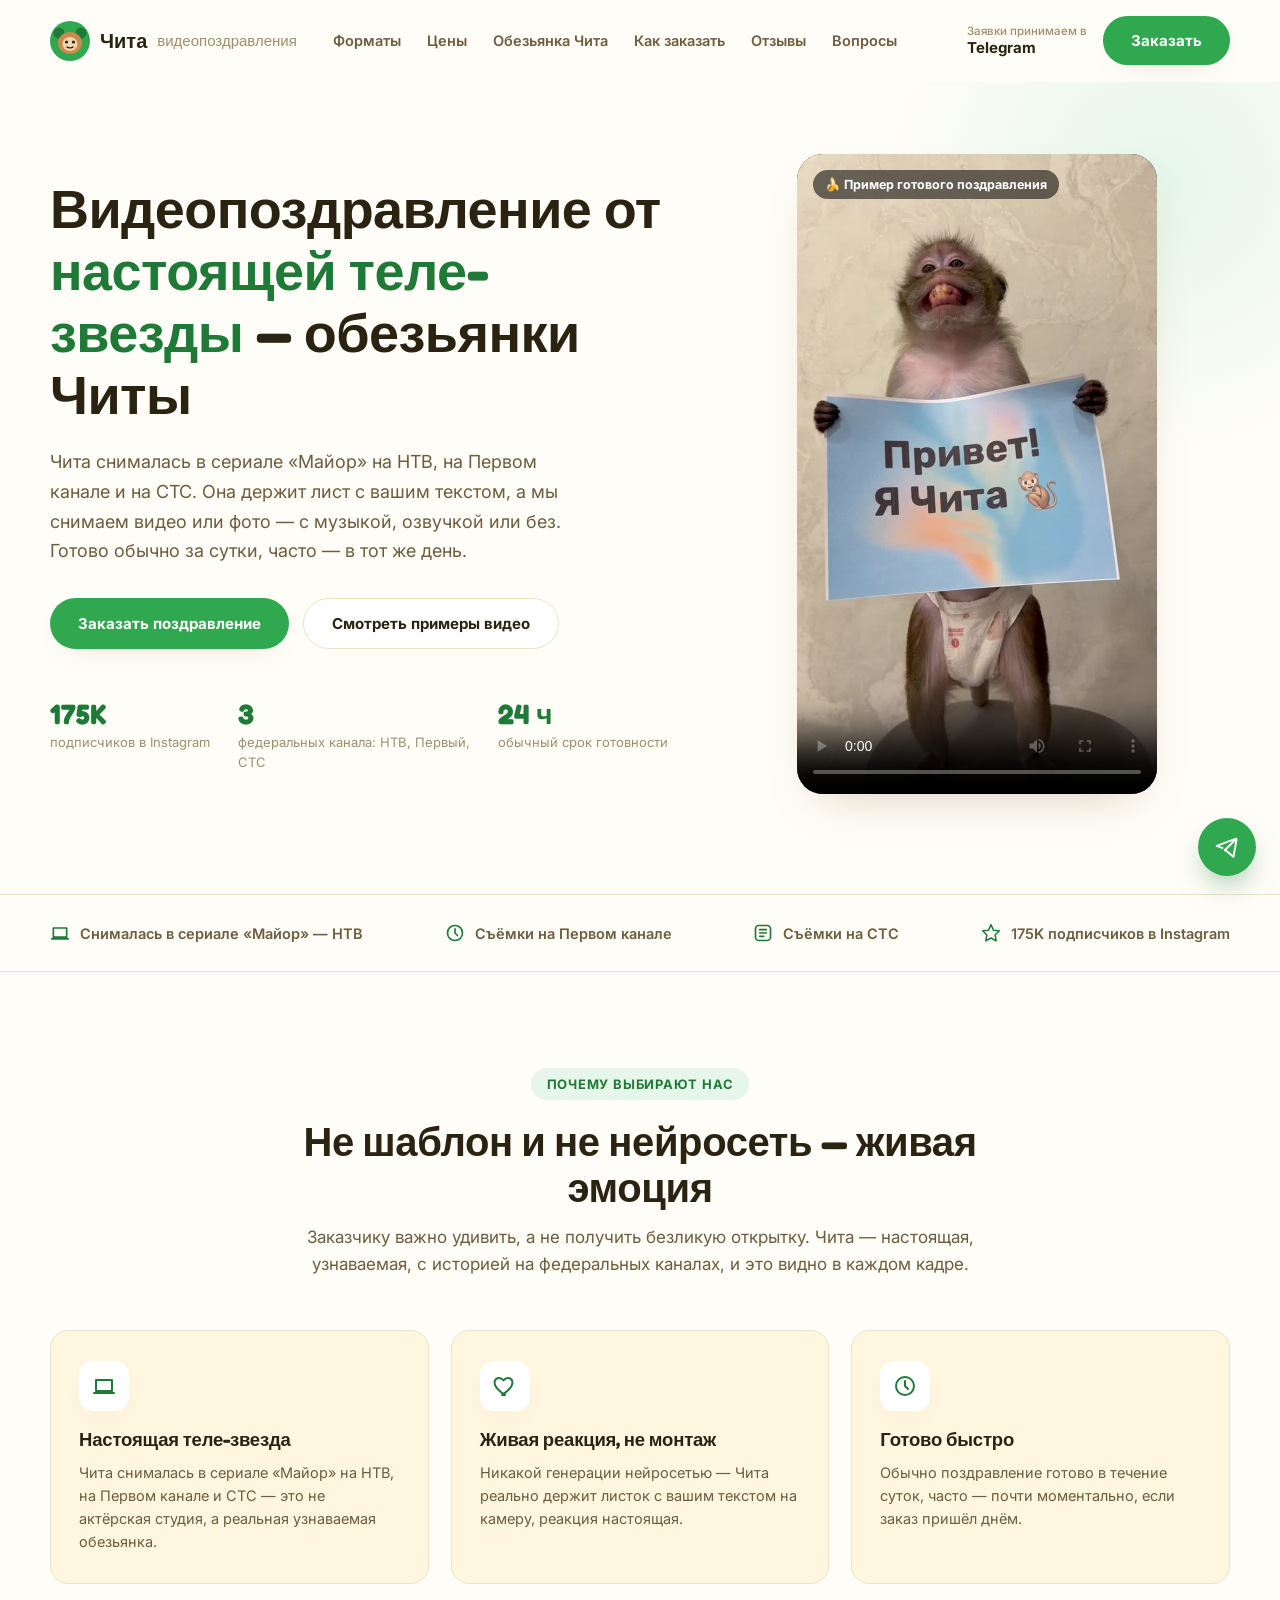
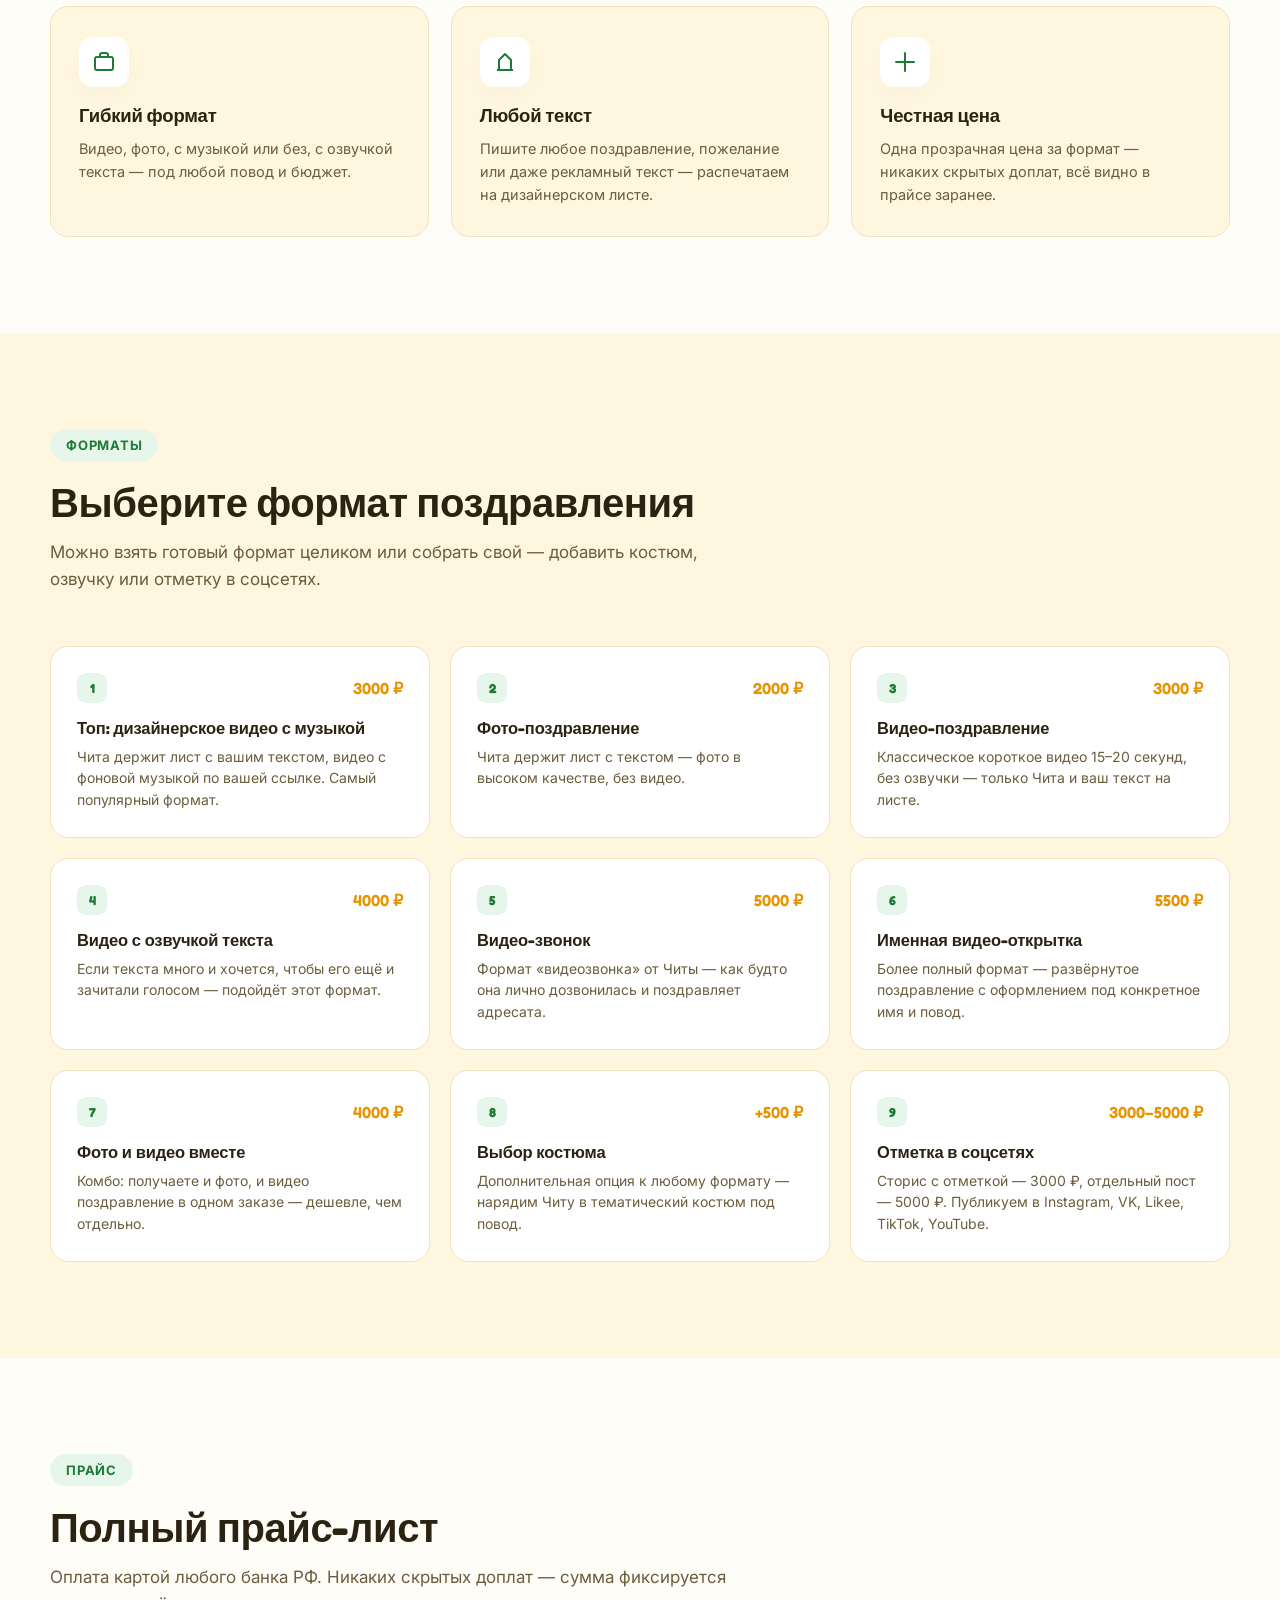
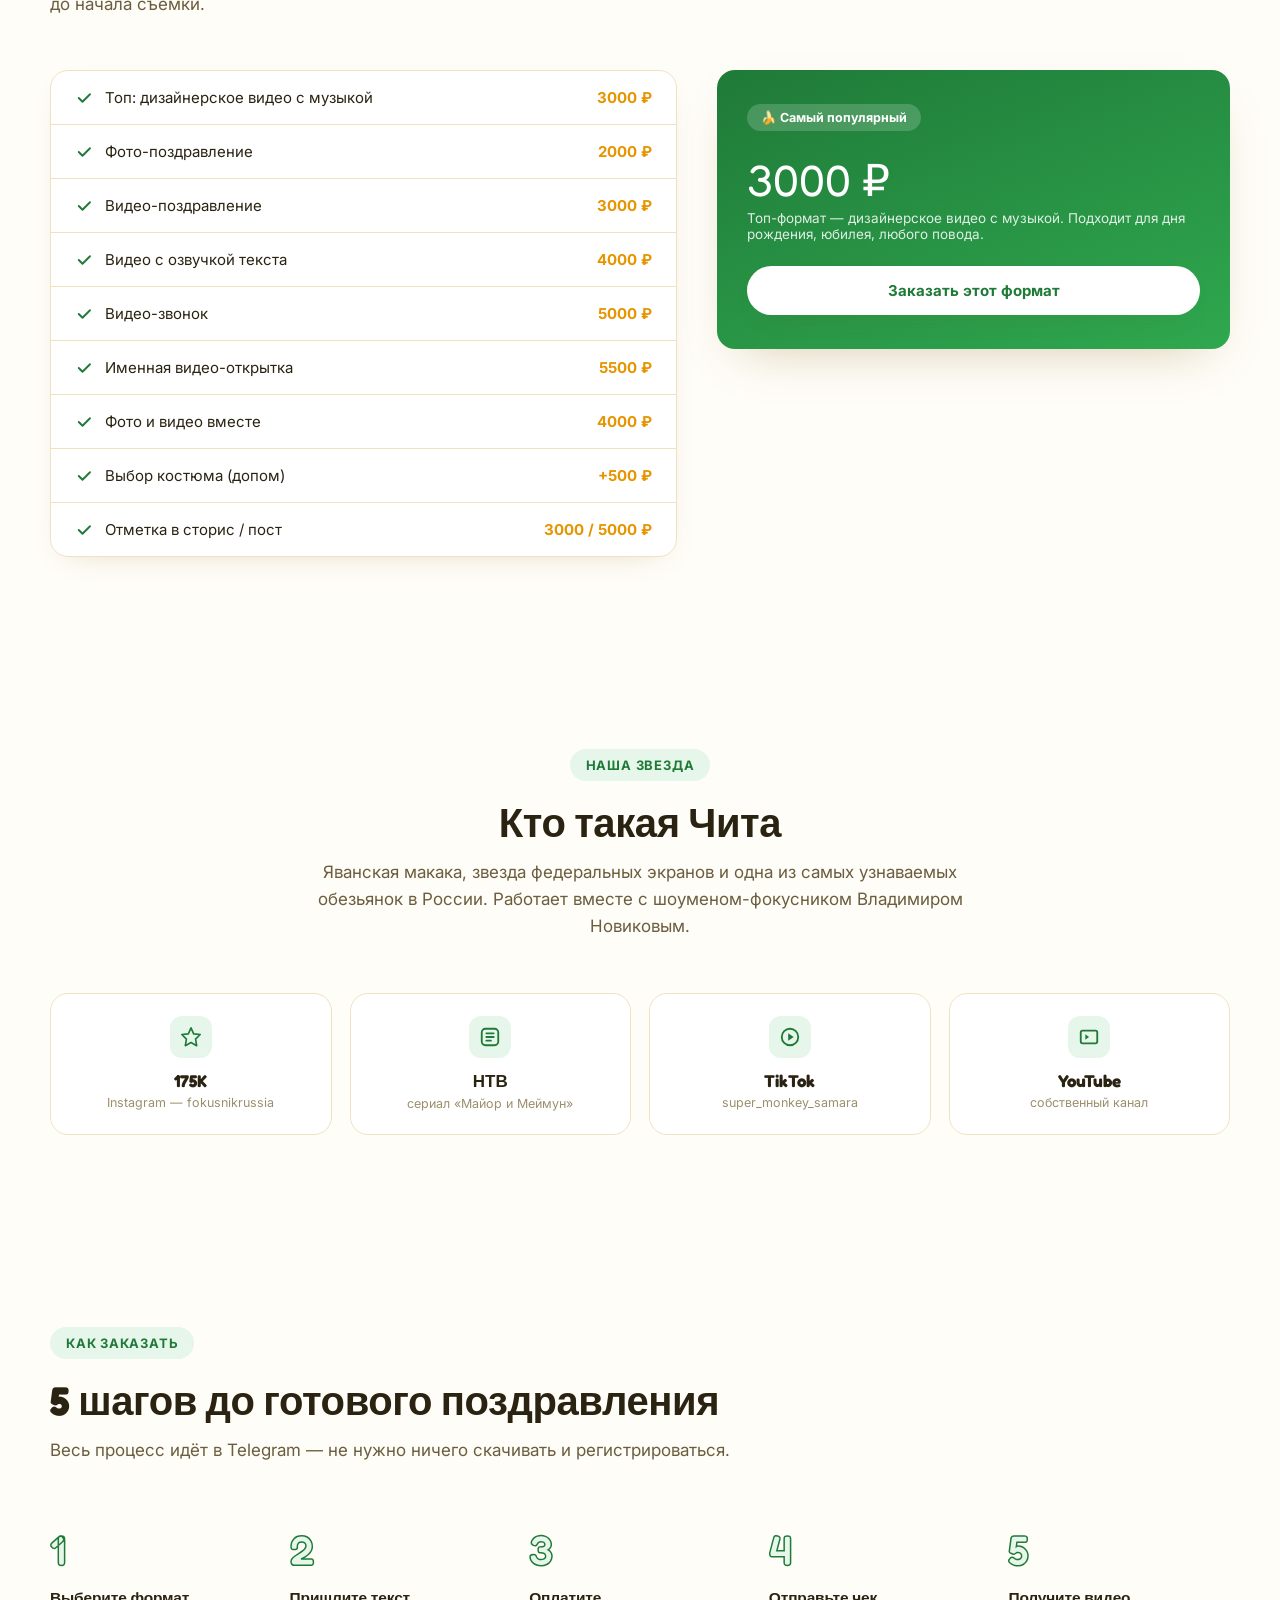
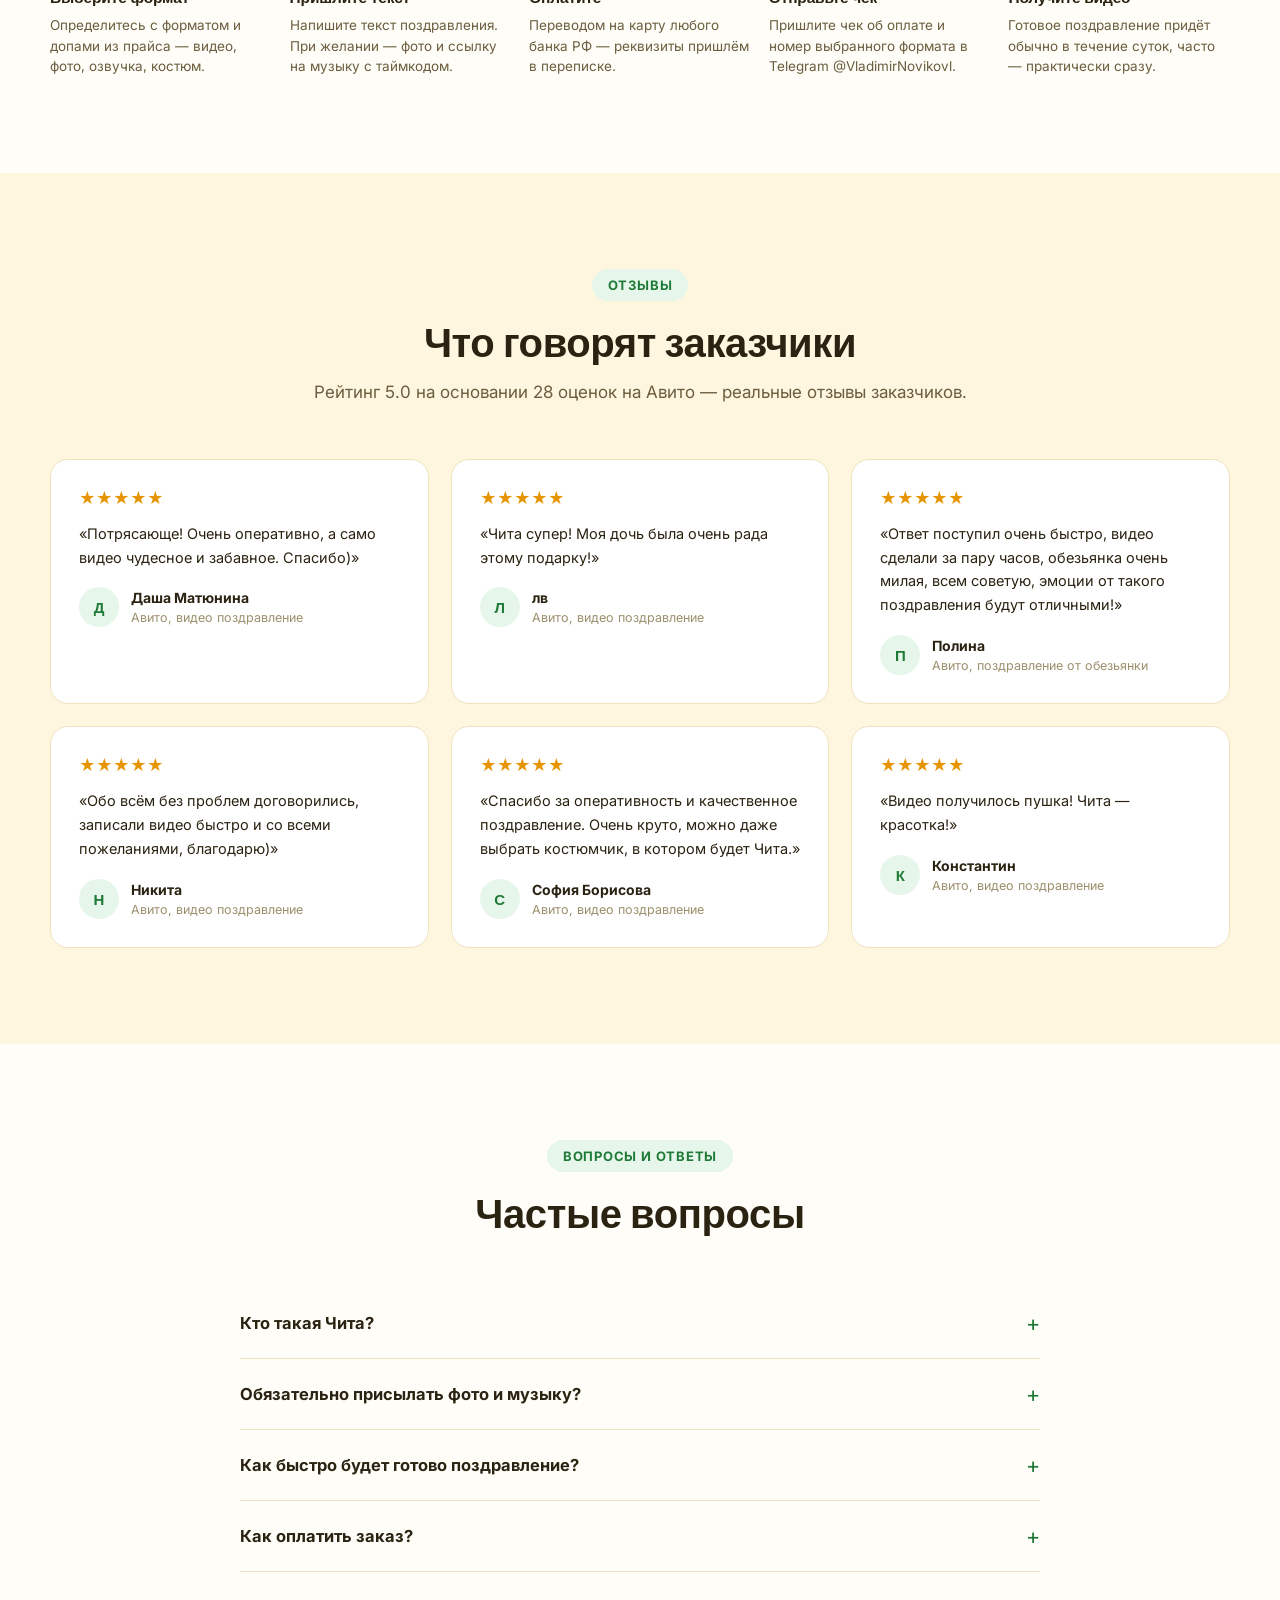
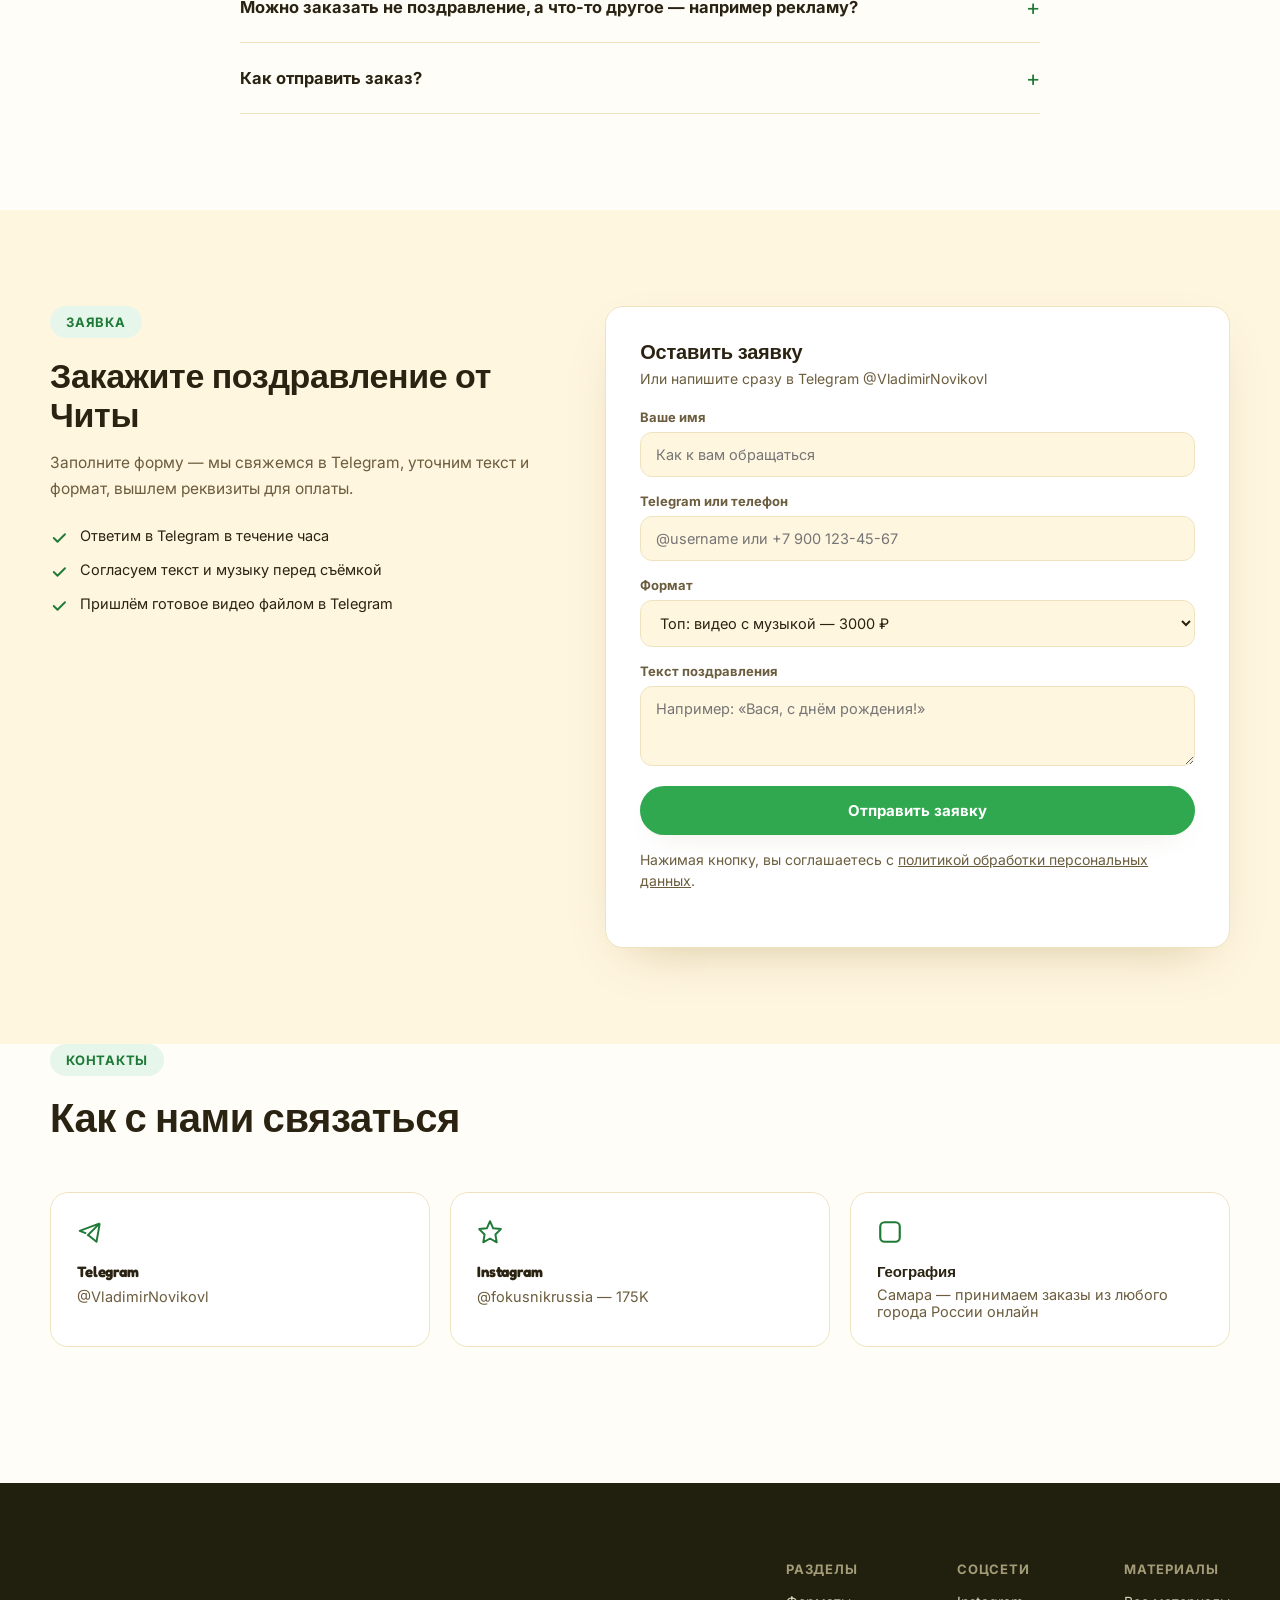
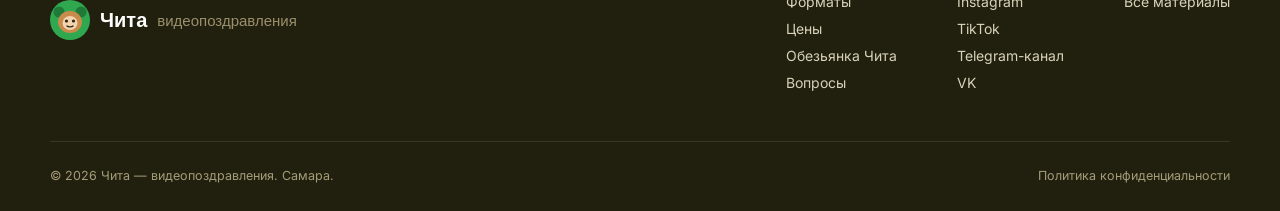
==== commit eae3294f: "feat: real promo video in hero, real Avito reviews" ====
--- a/index.html
+++ b/index.html
@@ -64,21 +64,11 @@
           <div class="hero__stat"><b>24 ч</b><span>обычный срок готовности</span></div>
         </div>
       </div>
-      <div class="hero__card">
-        <div class="hero__card-top">
-          <span>Топ-формат</span>
-          <span>от 3000 ₽</span>
-        </div>
-        <div class="hero__badge-row">
-          <span class="hero__badge">🍌 Дизайнерский лист с текстом</span>
-          <span class="hero__badge">🎵 Музыка по вашей ссылке</span>
-          <span class="hero__badge">📸 Фото по желанию</span>
-        </div>
-        <p class="hero__quote">«Вася, с днём рождения!» — и Чита держит именно ваш текст, в вашем видео.</p>
-        <div class="hero__card-foot">
-          <svg width="18" height="18" viewBox="0 0 24 24" fill="none"><path d="M5 12l5 5L20 7" stroke="#fff" stroke-width="2.5" stroke-linecap="round" stroke-linejoin="round"/></svg>
-          Готовим видео или фото — как вам удобнее
-        </div>
+      <div class="hero__video">
+        <video class="hero__video-el" poster="video/chita-promo-poster.jpg" controls playsinline preload="metadata">
+          <source src="video/chita-promo.mp4" type="video/mp4">
+        </video>
+        <div class="hero__video-tag">🍌 Пример готового поздравления</div>
       </div>
     </div>
   </section>
@@ -340,31 +330,55 @@
       <div class="section__head center">
         <div class="eyebrow" style="margin-inline:auto">Отзывы</div>
         <h2>Что говорят заказчики</h2>
-        <p>Сотни поздравлений с днём рождения, юбилеев и просто сюрпризов близким.</p>
+        <p>Рейтинг 5.0 на основании 28 оценок на Авито — реальные отзывы заказчиков.</p>
       </div>
       <div class="rev-grid">
         <div class="rev">
           <div class="rev__stars">★★★★★</div>
-          <p>«Заказывали маме на день рождения — она пересматривала видео весь вечер и всем показывала. Восторг полный!»</p>
+          <p>«Потрясающе! Очень оперативно, а само видео чудесное и забавное. Спасибо)»</p>
           <div class="rev__author">
-            <div class="rev__avatar">А</div>
-            <div><b>Анна</b><span>Самара</span></div>
+            <div class="rev__avatar">Д</div>
+            <div><b>Даша Матюнина</b><span>Авито, видео поздравление</span></div>
           </div>
         </div>
         <div class="rev">
           <div class="rev__stars">★★★★★</div>
-          <p>«Сделали видео-звонок другу на юбилей — все в чате писали, что это лучший сюрприз, который они видели.»</p>
+          <p>«Чита супер! Моя дочь была очень рада этому подарку!»</p>
           <div class="rev__author">
-            <div class="rev__avatar">Д</div>
-            <div><b>Дмитрий</b><span>Тольятти</span></div>
+            <div class="rev__avatar">Л</div>
+            <div><b>лв</b><span>Авито, видео поздравление</span></div>
           </div>
         </div>
         <div class="rev">
           <div class="rev__stars">★★★★★</div>
-          <p>«Заказала фото с текстом коллеге — было готово буквально за пару часов. Реакция в офисе была огромная.»</p>
+          <p>«Ответ поступил очень быстро, видео сделали за пару часов, обезьянка очень милая, всем советую, эмоции от такого поздравления будут отличными!»</p>
           <div class="rev__author">
-            <div class="rev__avatar">М</div>
-            <div><b>Мария</b><span>Москва</span></div>
+            <div class="rev__avatar">П</div>
+            <div><b>Полина</b><span>Авито, поздравление от обезьянки</span></div>
+          </div>
+        </div>
+        <div class="rev">
+          <div class="rev__stars">★★★★★</div>
+          <p>«Обо всём без проблем договорились, записали видео быстро и со всеми пожеланиями, благодарю)»</p>
+          <div class="rev__author">
+            <div class="rev__avatar">Н</div>
+            <div><b>Никита</b><span>Авито, видео поздравление</span></div>
+          </div>
+        </div>
+        <div class="rev">
+          <div class="rev__stars">★★★★★</div>
+          <p>«Спасибо за оперативность и качественное поздравление. Очень круто, можно даже выбрать костюмчик, в котором будет Чита.»</p>
+          <div class="rev__author">
+            <div class="rev__avatar">С</div>
+            <div><b>София Борисова</b><span>Авито, видео поздравление</span></div>
+          </div>
+        </div>
+        <div class="rev">
+          <div class="rev__stars">★★★★★</div>
+          <p>«Видео получилось пушка! Чита — красотка!»</p>
+          <div class="rev__author">
+            <div class="rev__avatar">К</div>
+            <div><b>Константин</b><span>Авито, видео поздравление</span></div>
           </div>
         </div>
       </div>
--- a/styles.css
+++ b/styles.css
@@ -111,6 +111,10 @@
 .hero__quote { font-size: 17px; line-height: 1.5; font-weight: 600; margin-bottom: 22px; }
 .hero__card-foot { display: flex; align-items: center; gap: 10px; font-size: 13px; background: rgba(255,255,255,0.16); border-radius: 12px; padding: 12px 14px; }
 
+.hero__video { position: relative; border-radius: 26px; overflow: hidden; box-shadow: var(--shadow); background: #111; max-width: 360px; margin-inline: auto; }
+.hero__video-el { width: 100%; aspect-ratio: 9 / 16; object-fit: cover; display: block; background: #111; }
+.hero__video-tag { position: absolute; top: 16px; left: 16px; background: rgba(0,0,0,0.55); color: #fff; font-size: 12.5px; font-weight: 700; padding: 7px 12px; border-radius: 999px; backdrop-filter: blur(6px); pointer-events: none; }
+
 /* Trust strip */
 .trust { padding: 28px 0; border-top: 1px solid var(--line); border-bottom: 1px solid var(--line); }
 .trust__inner { display: flex; flex-wrap: wrap; gap: 20px 40px; align-items: center; justify-content: space-between; }
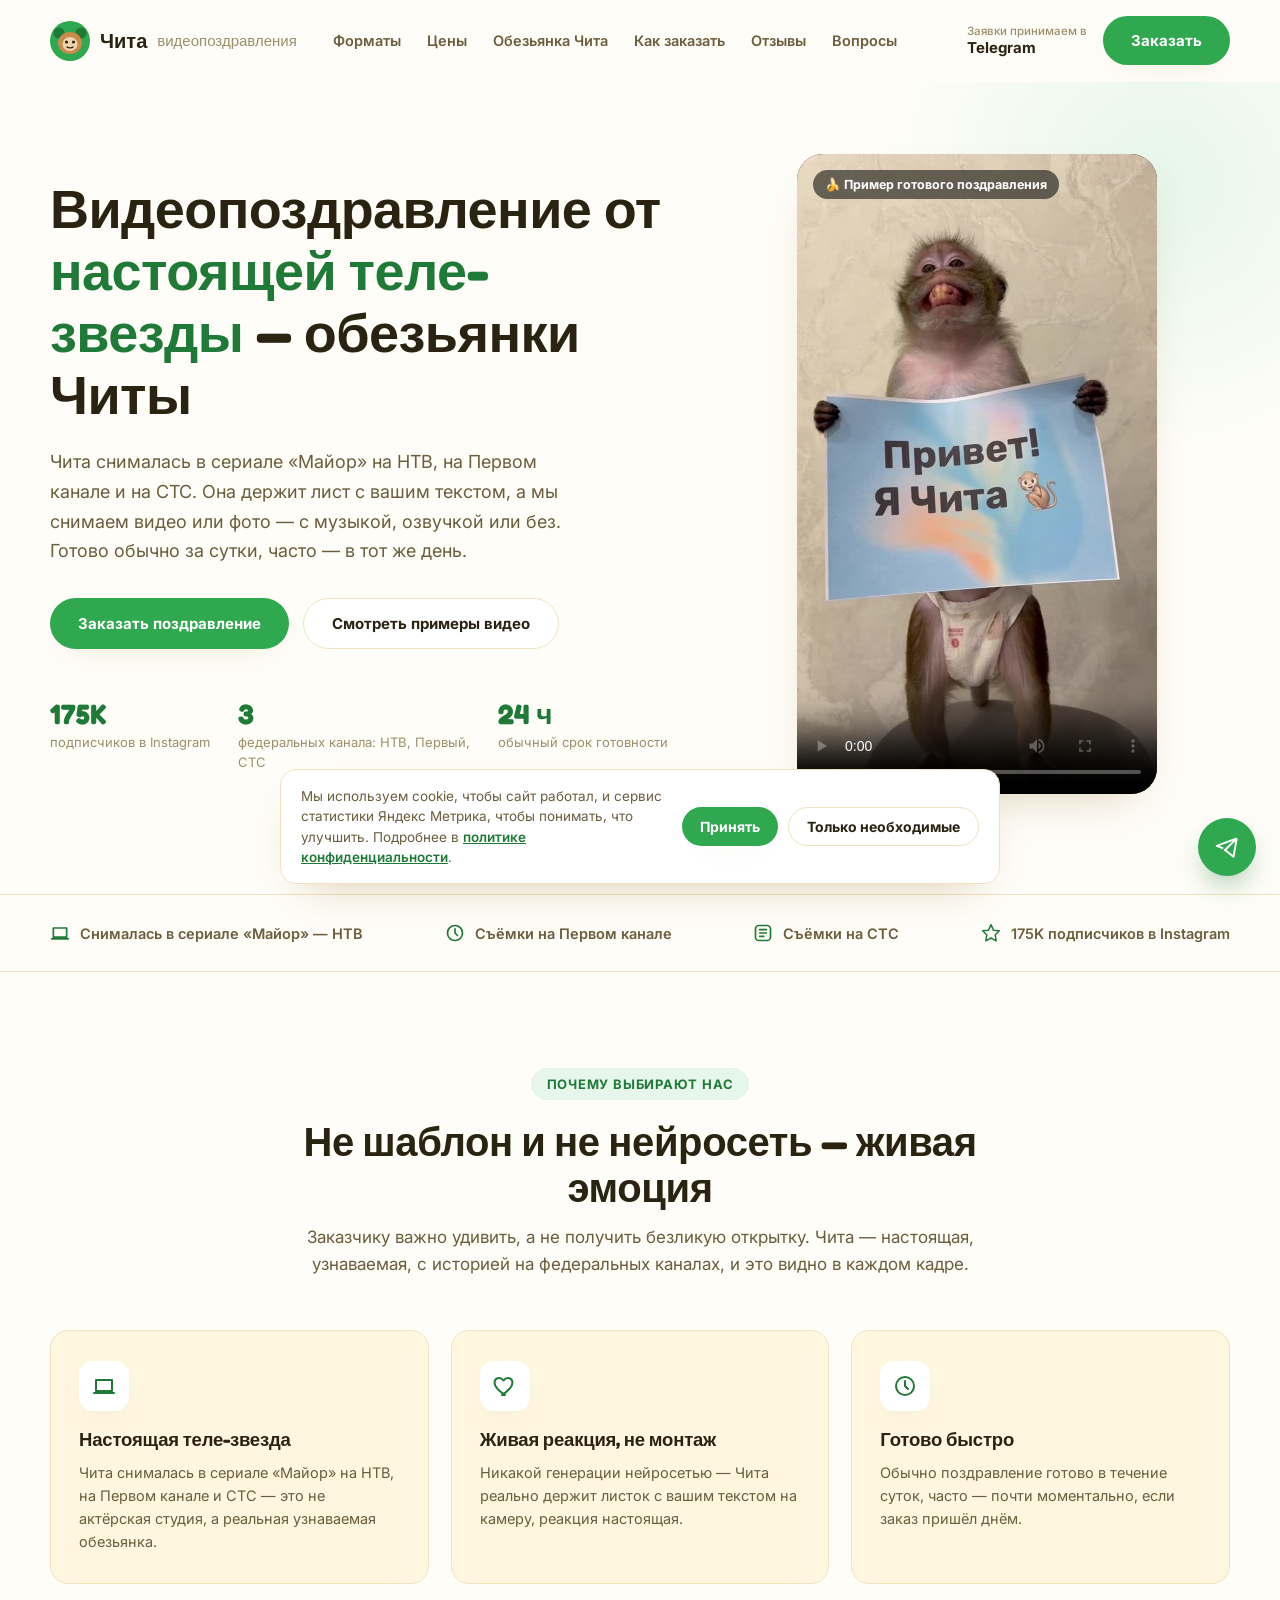
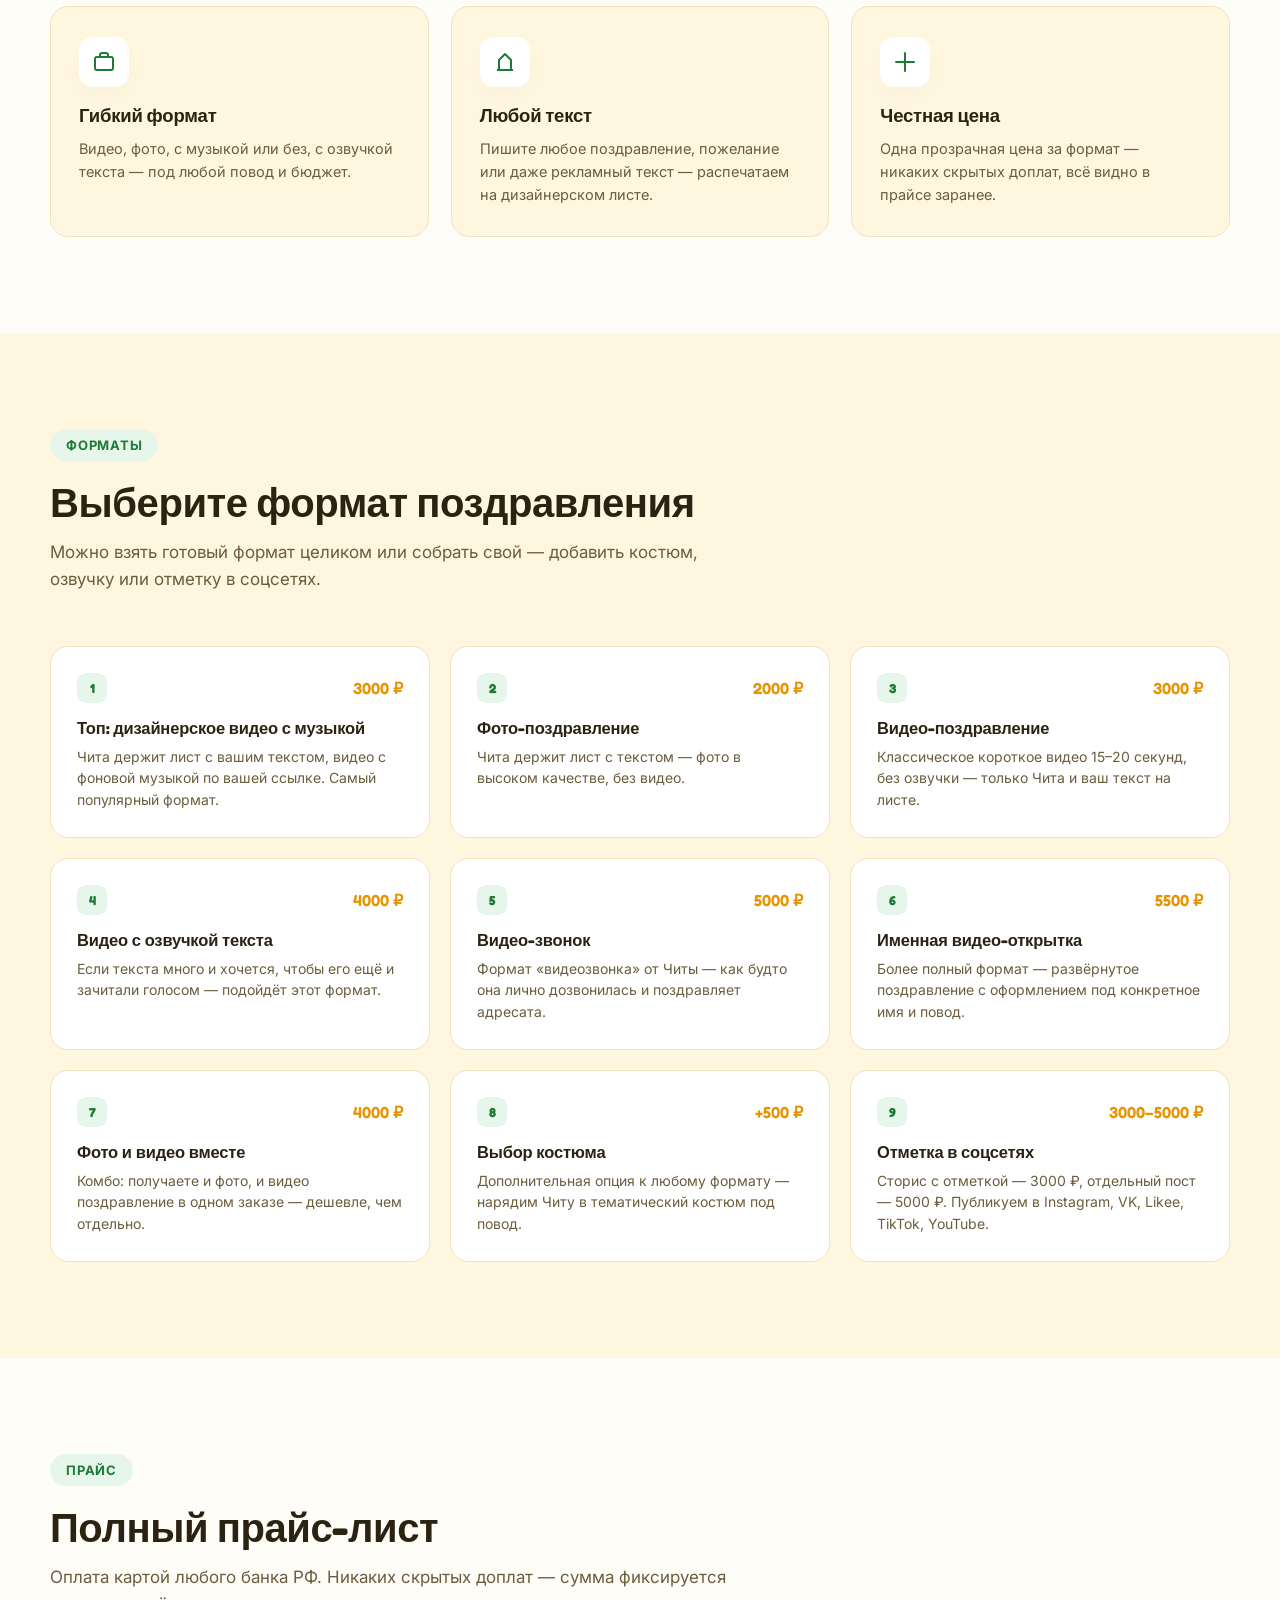
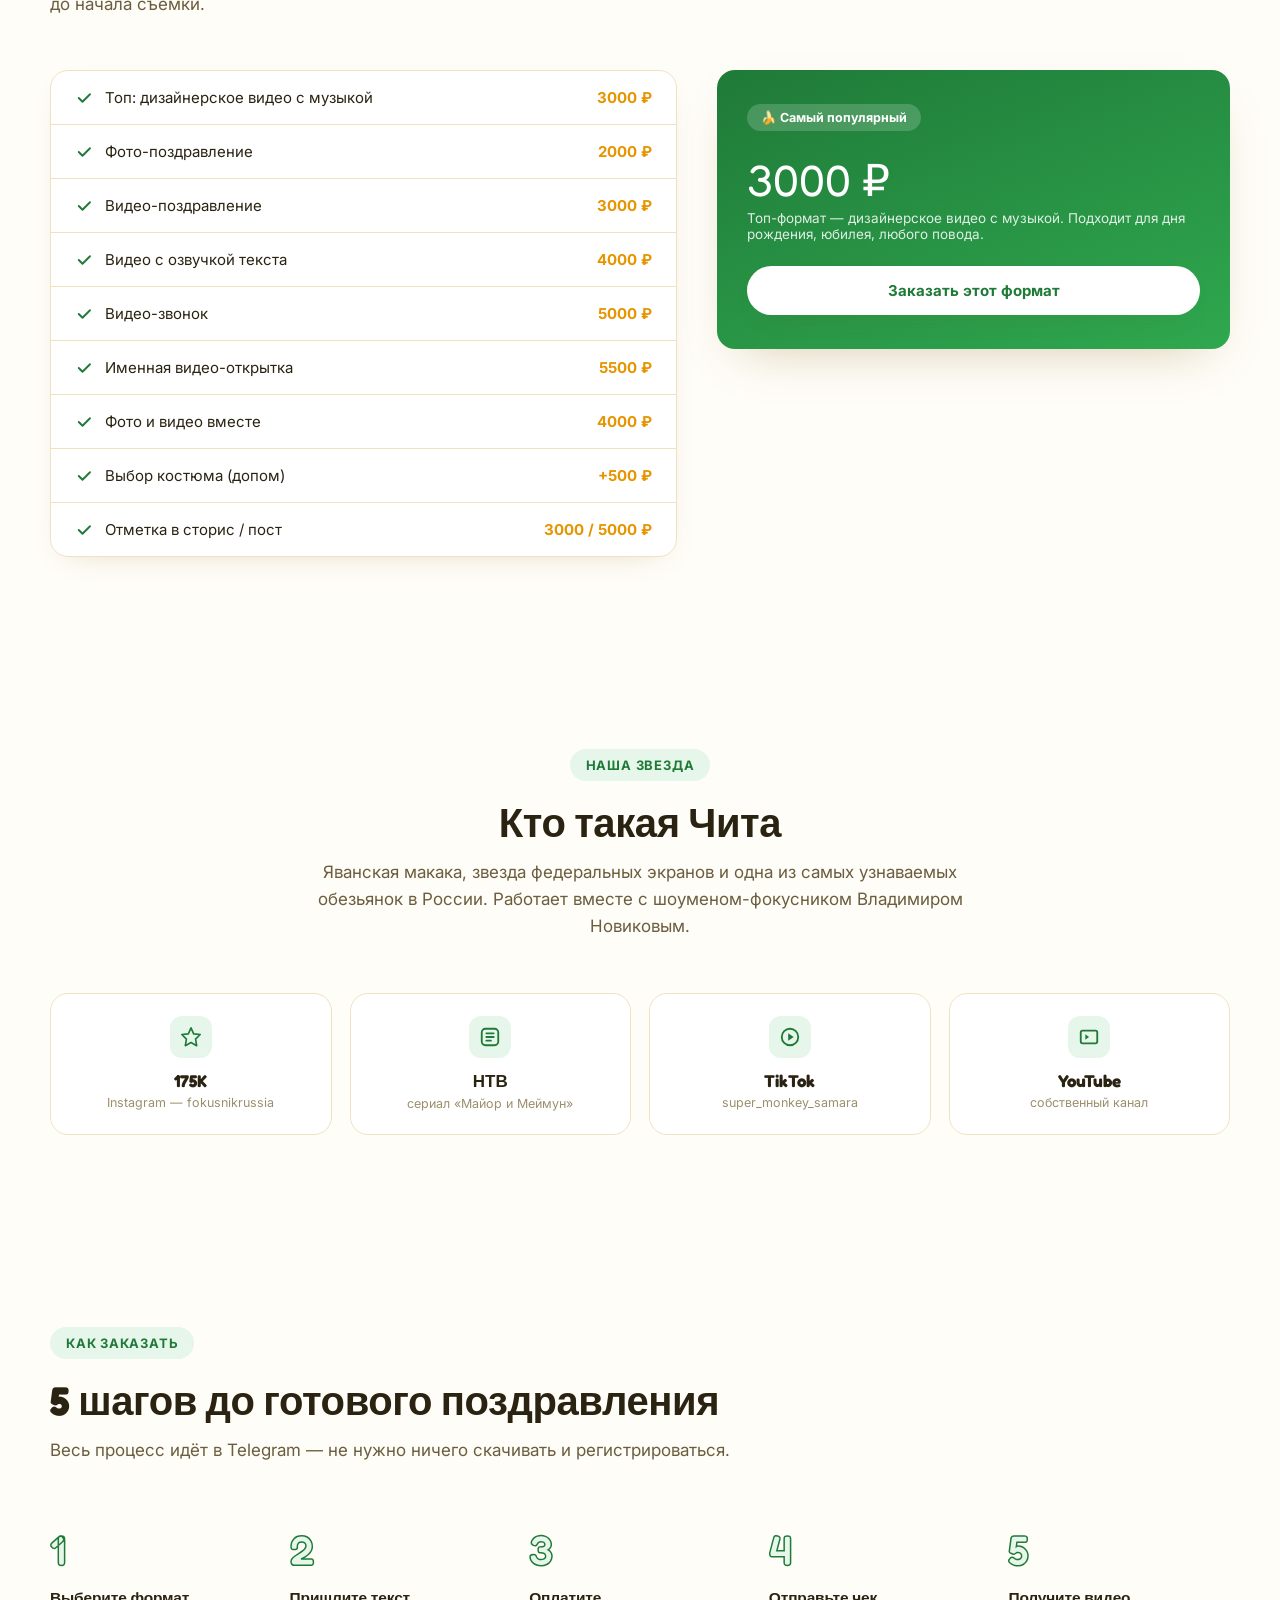
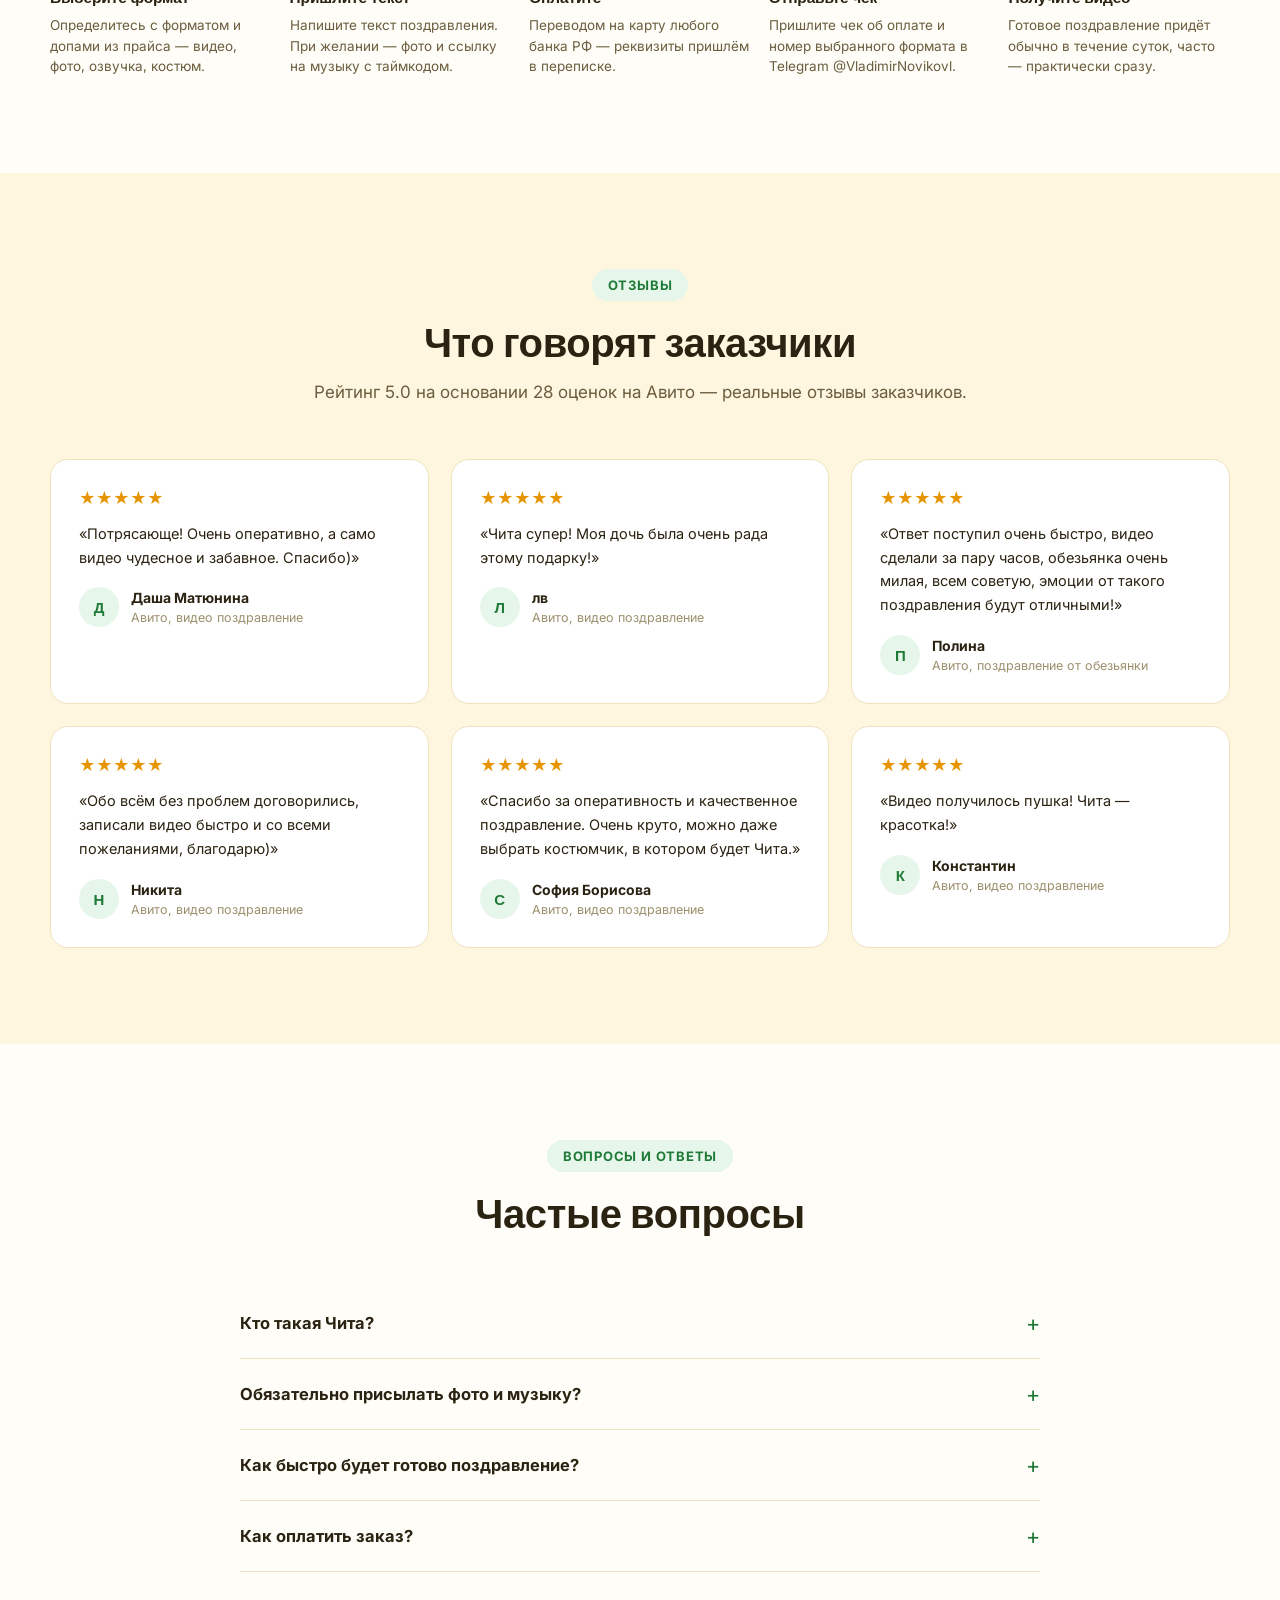
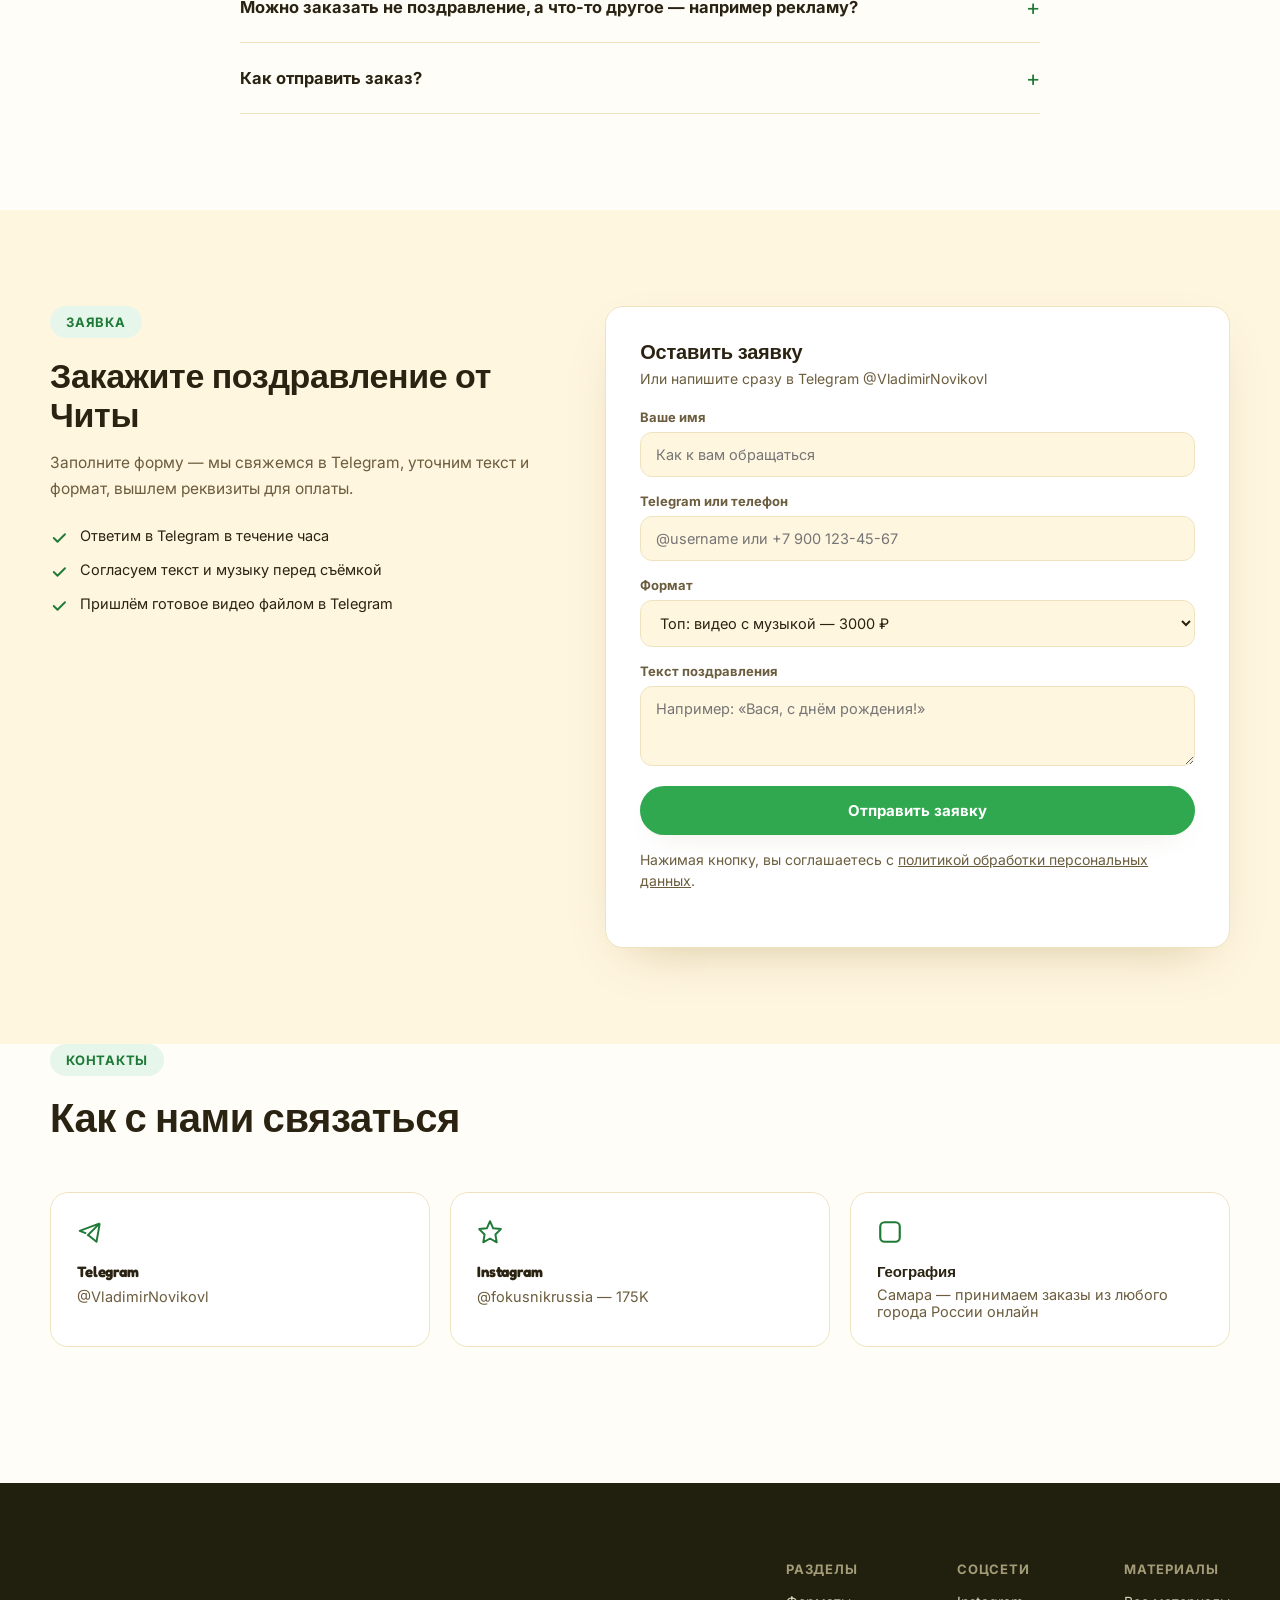
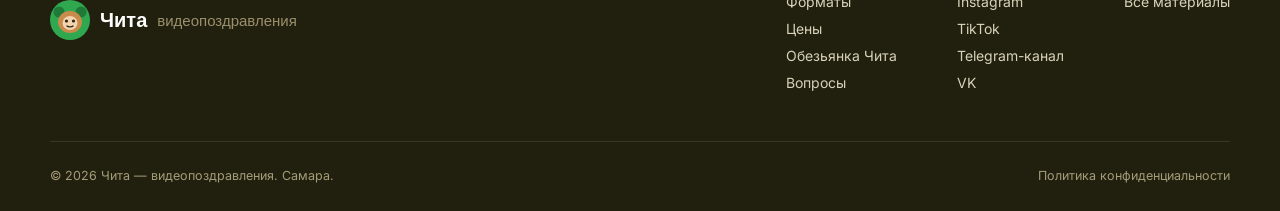
==== commit 0efb5188: "feat: Yandex/Google verification, Metrika 114249051 with cookie banner, lead goal" ====
--- a/index.html
+++ b/index.html
@@ -4,6 +4,8 @@
 <meta charset="UTF-8">
 <meta name="viewport" content="width=device-width, initial-scale=1.0">
 <title>Обезьянка Чита — видеопоздравления от теле-звезды | Самара</title>
+<meta name="yandex-verification" content="7b27ff03f0bc5c9c" />
+<meta name="google-site-verification" content="FWEDnWlwXWk9i9cfGS7akQi7jw8qp440DdIs5YsvJx8" />
 <meta name="description" content="Именное видеопоздравление от Читы — обезьянки, которая снималась в сериале «Майор» на НТВ, на Первом канале и СТС. Видео, фото, открытка с озвучкой. Готово за сутки.">
 <link rel="preconnect" href="https://fonts.googleapis.com">
 <link rel="preconnect" href="https://fonts.gstatic.com" crossorigin>
--- a/styles.css
+++ b/styles.css
@@ -238,6 +238,13 @@
 }
 .fab:hover { transform: scale(1.08); }
 
+/* Cookie */
+.cookie { position: fixed; left: 16px; right: 16px; bottom: 16px; z-index: 120; max-width: 720px; margin: 0 auto; background: var(--white); border: 1px solid var(--line); border-radius: 16px; box-shadow: var(--shadow); padding: 16px 20px; display: flex; gap: 16px; align-items: center; flex-wrap: wrap; }
+.cookie p { flex: 1 1 240px; font-size: 13.5px; color: var(--ink-soft); line-height: 1.5; }
+.cookie a { color: var(--accent-dark); font-weight: 600; text-decoration: underline; }
+.cookie__actions { display: flex; gap: 10px; flex-wrap: wrap; }
+.cookie .btn { padding: 10px 18px; font-size: 14px; }
+
 /* Reveal */
 .reveal { opacity: 0; transform: translateY(18px); transition: opacity 0.6s ease, transform 0.6s ease; }
 .reveal.is-visible { opacity: 1; transform: translateY(0); }
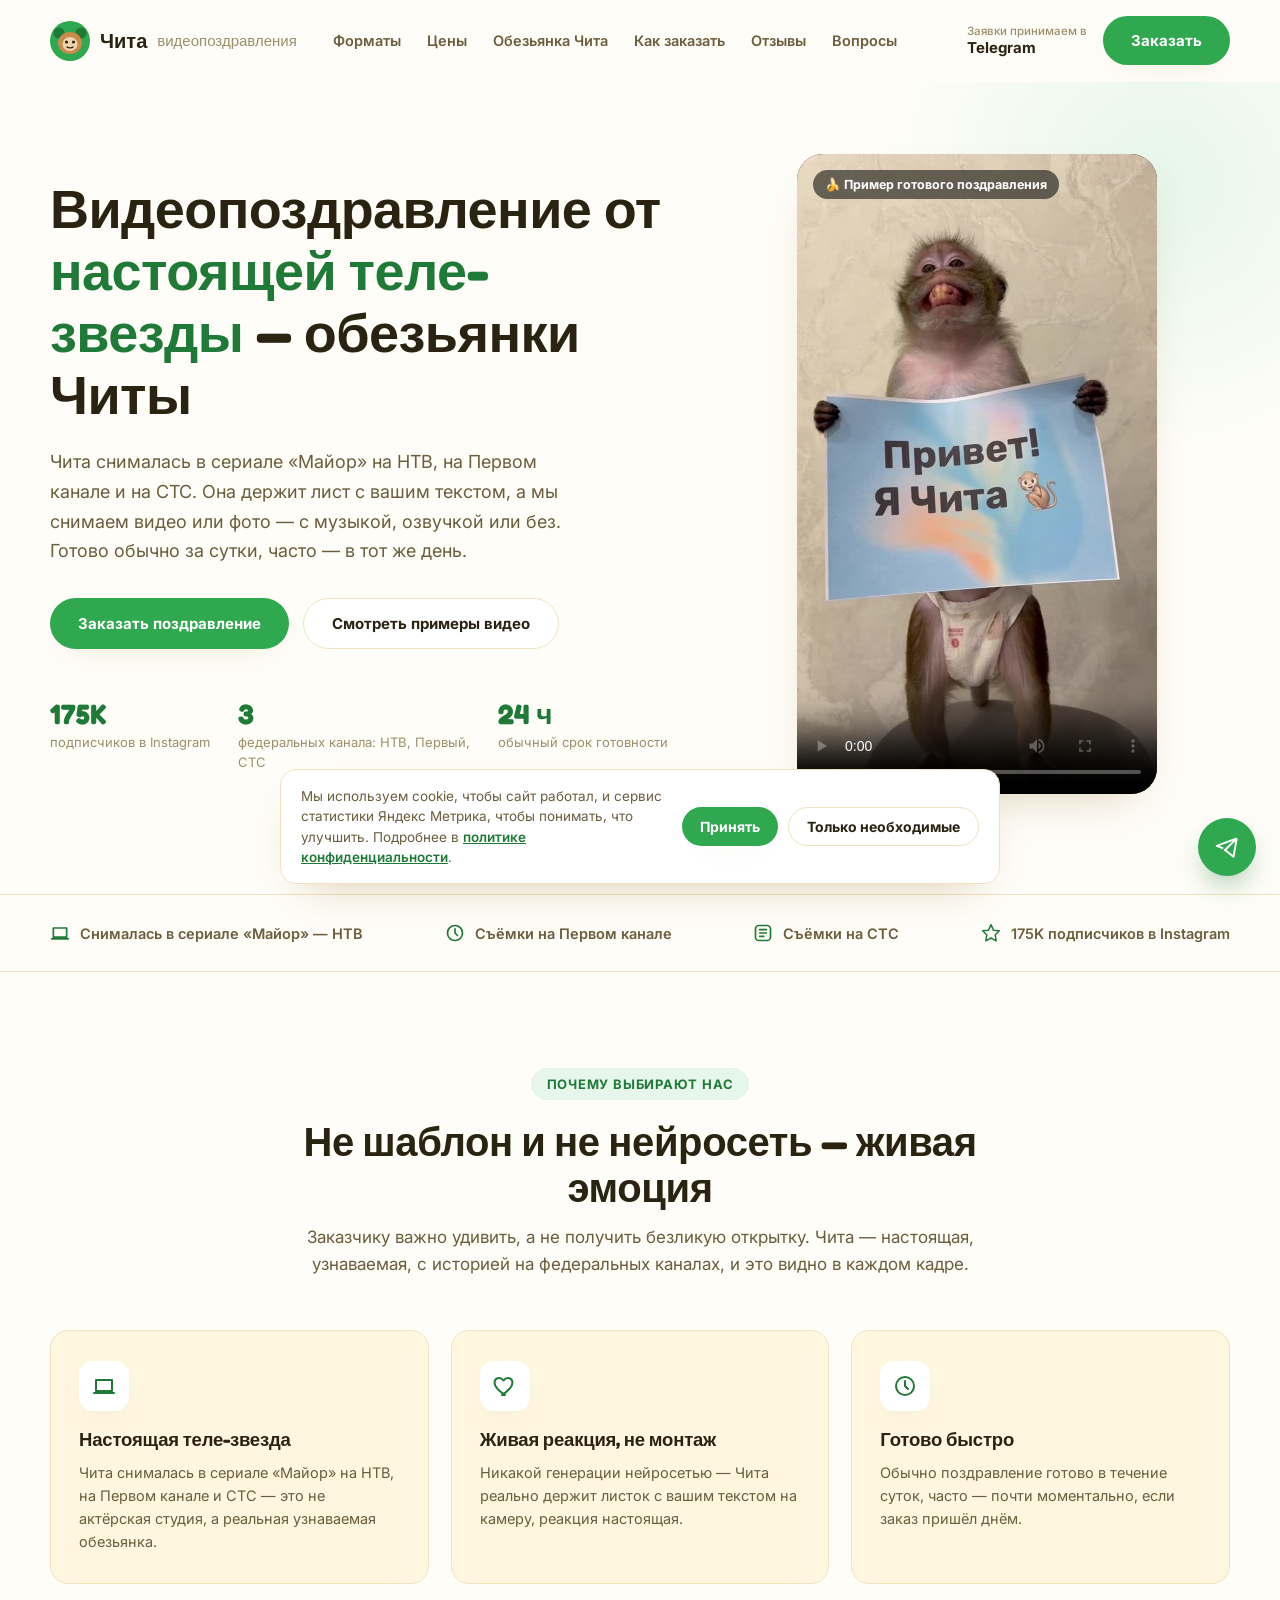
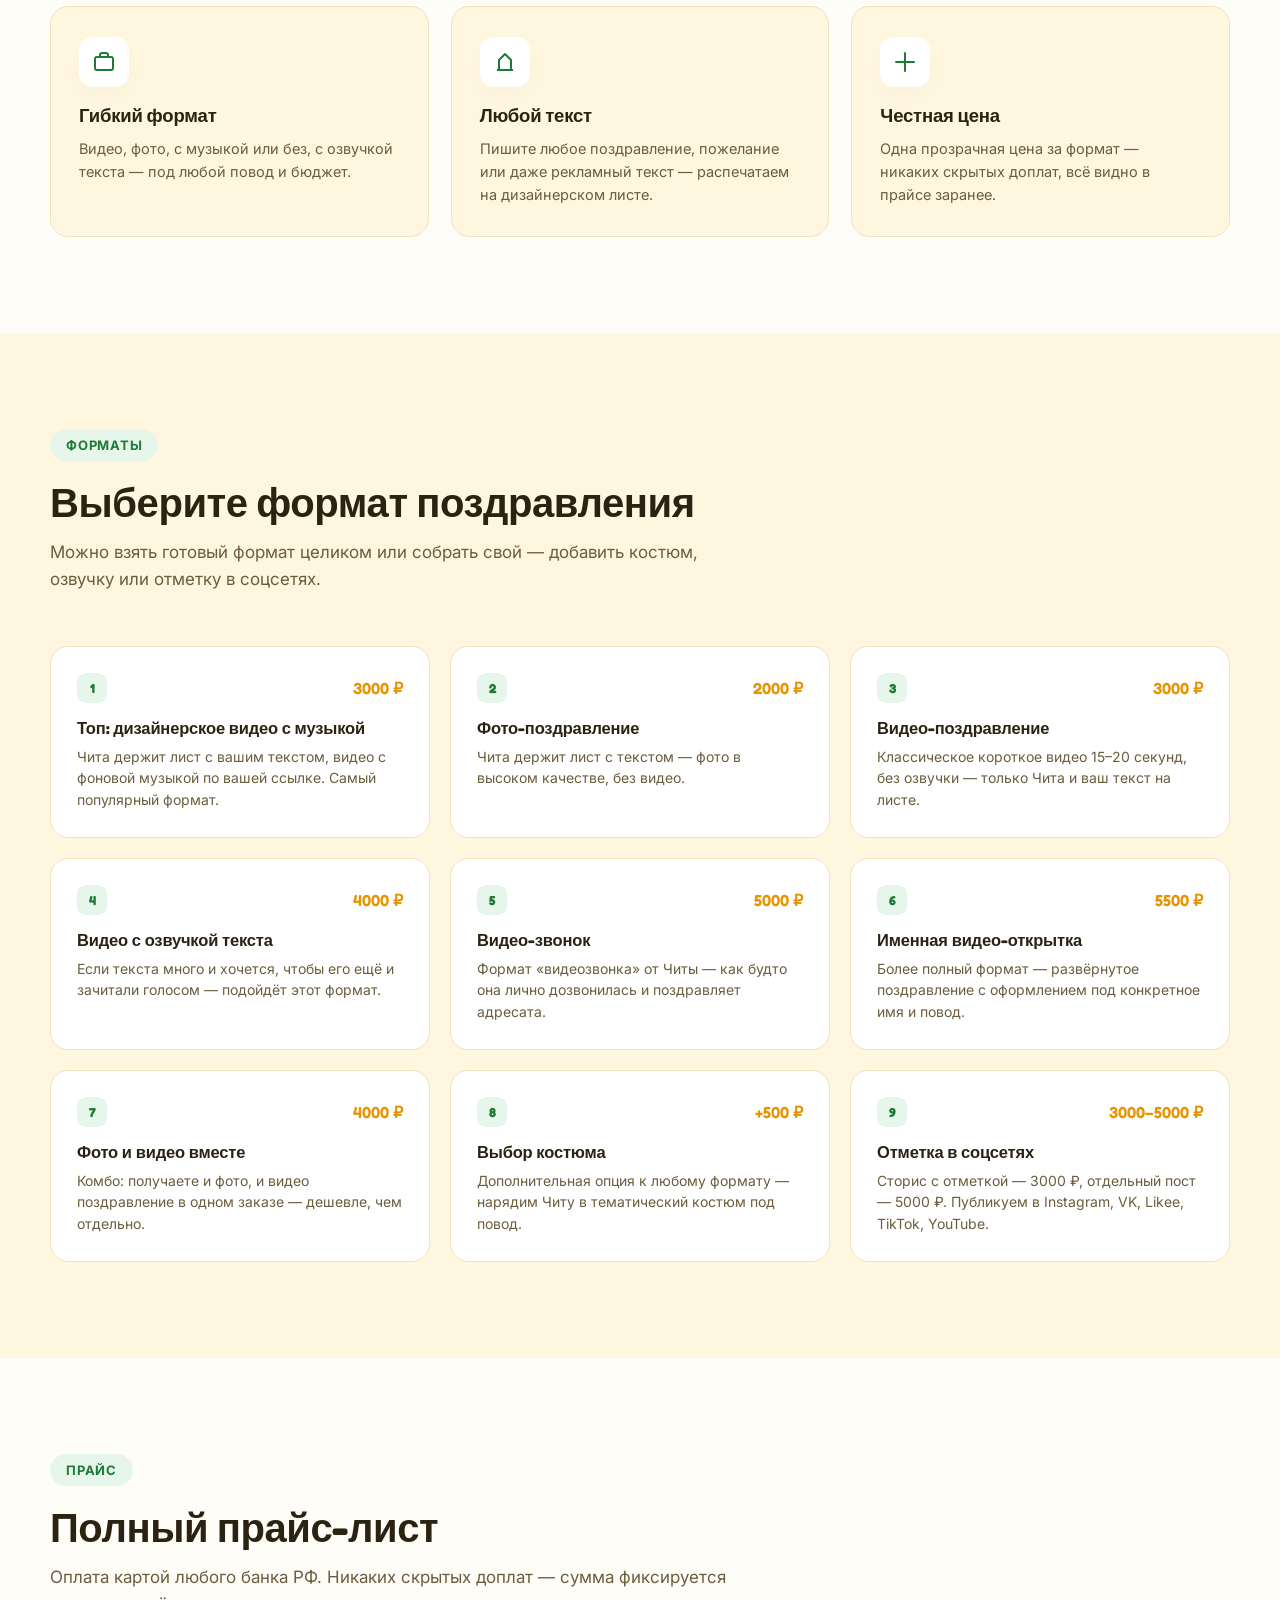
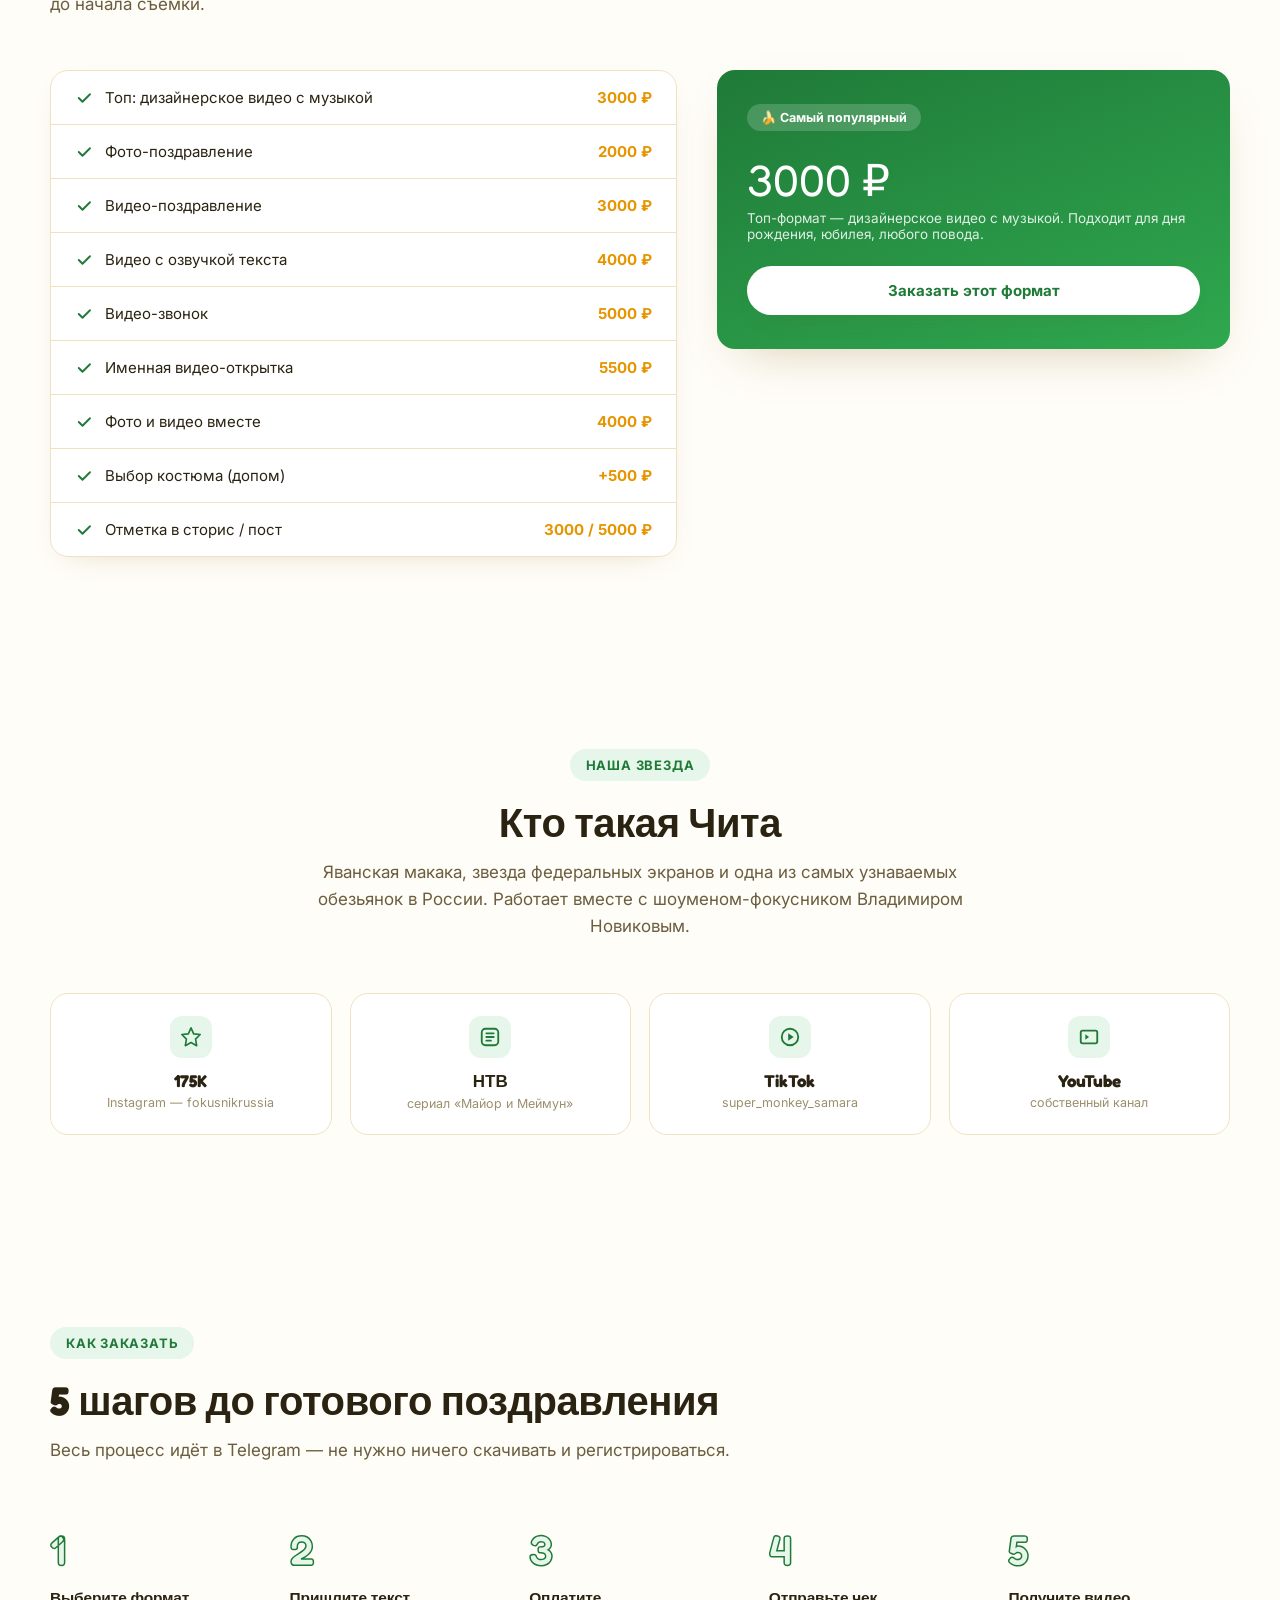
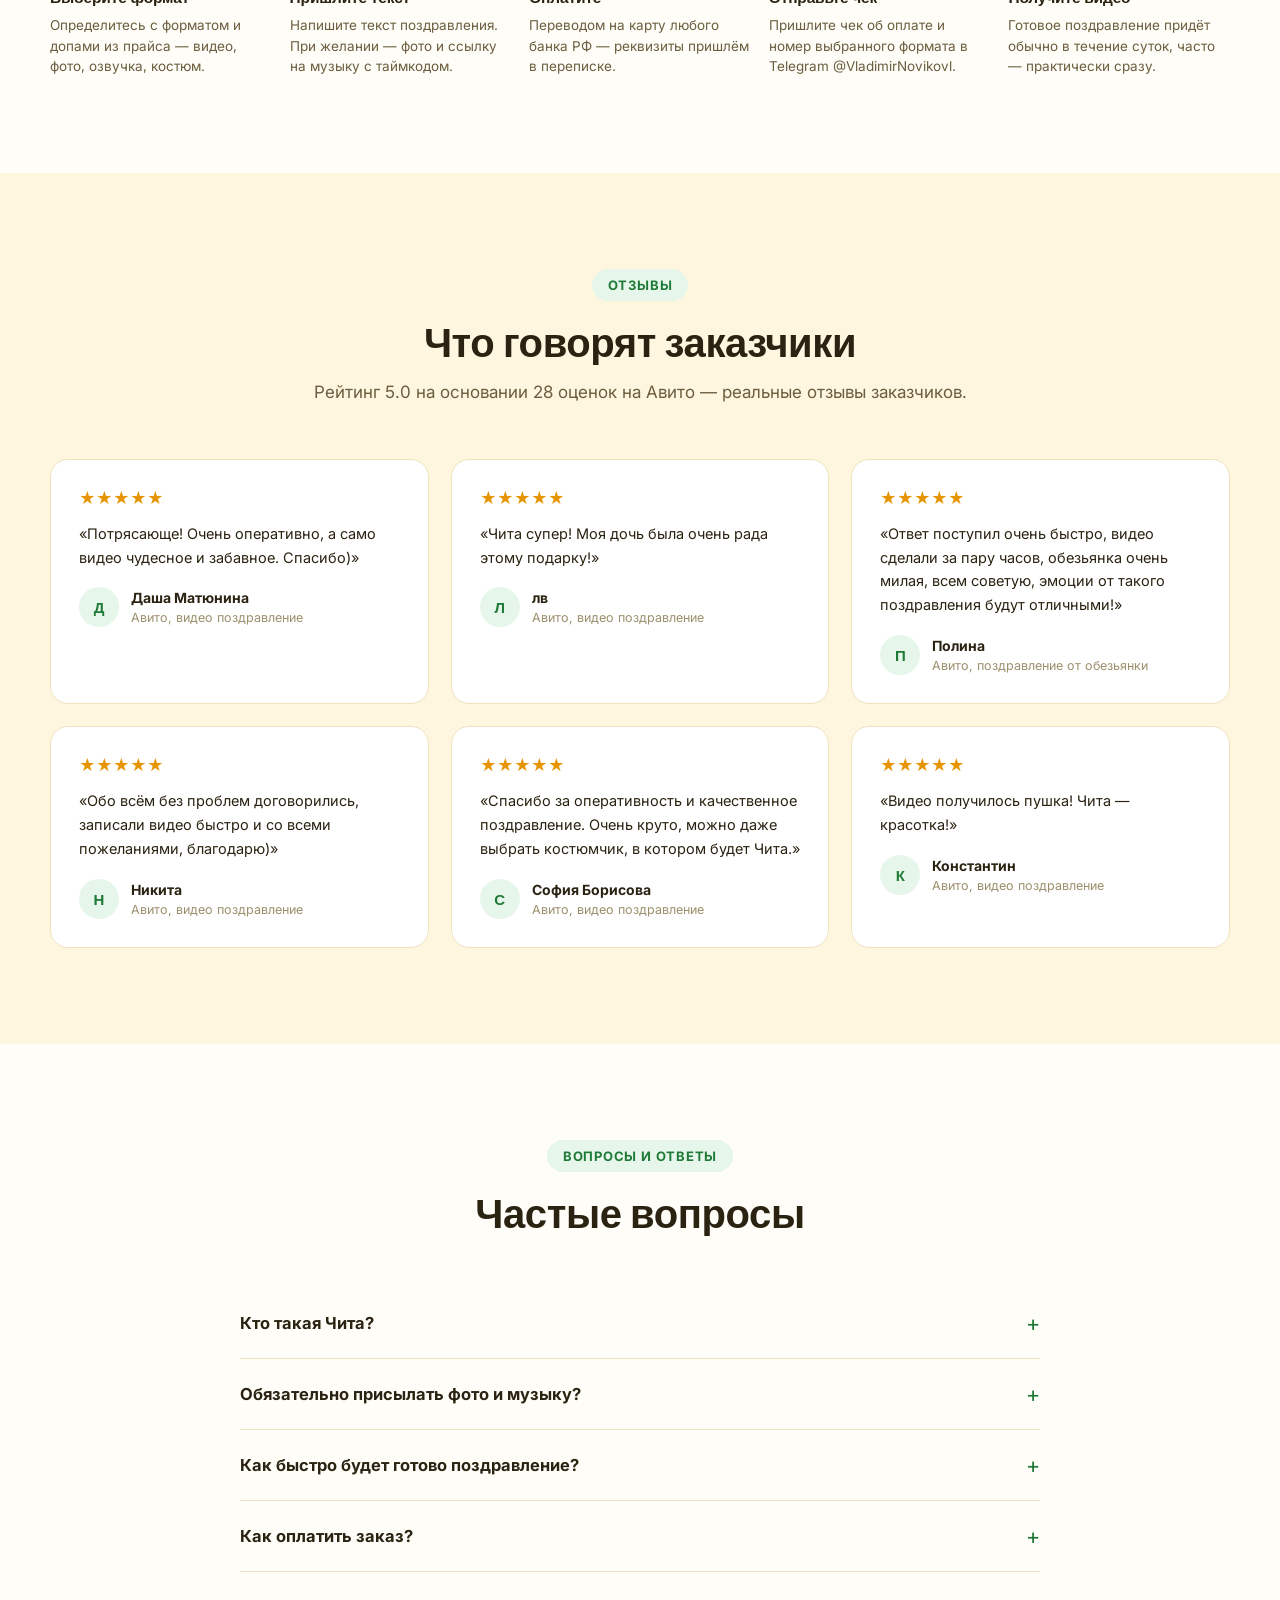
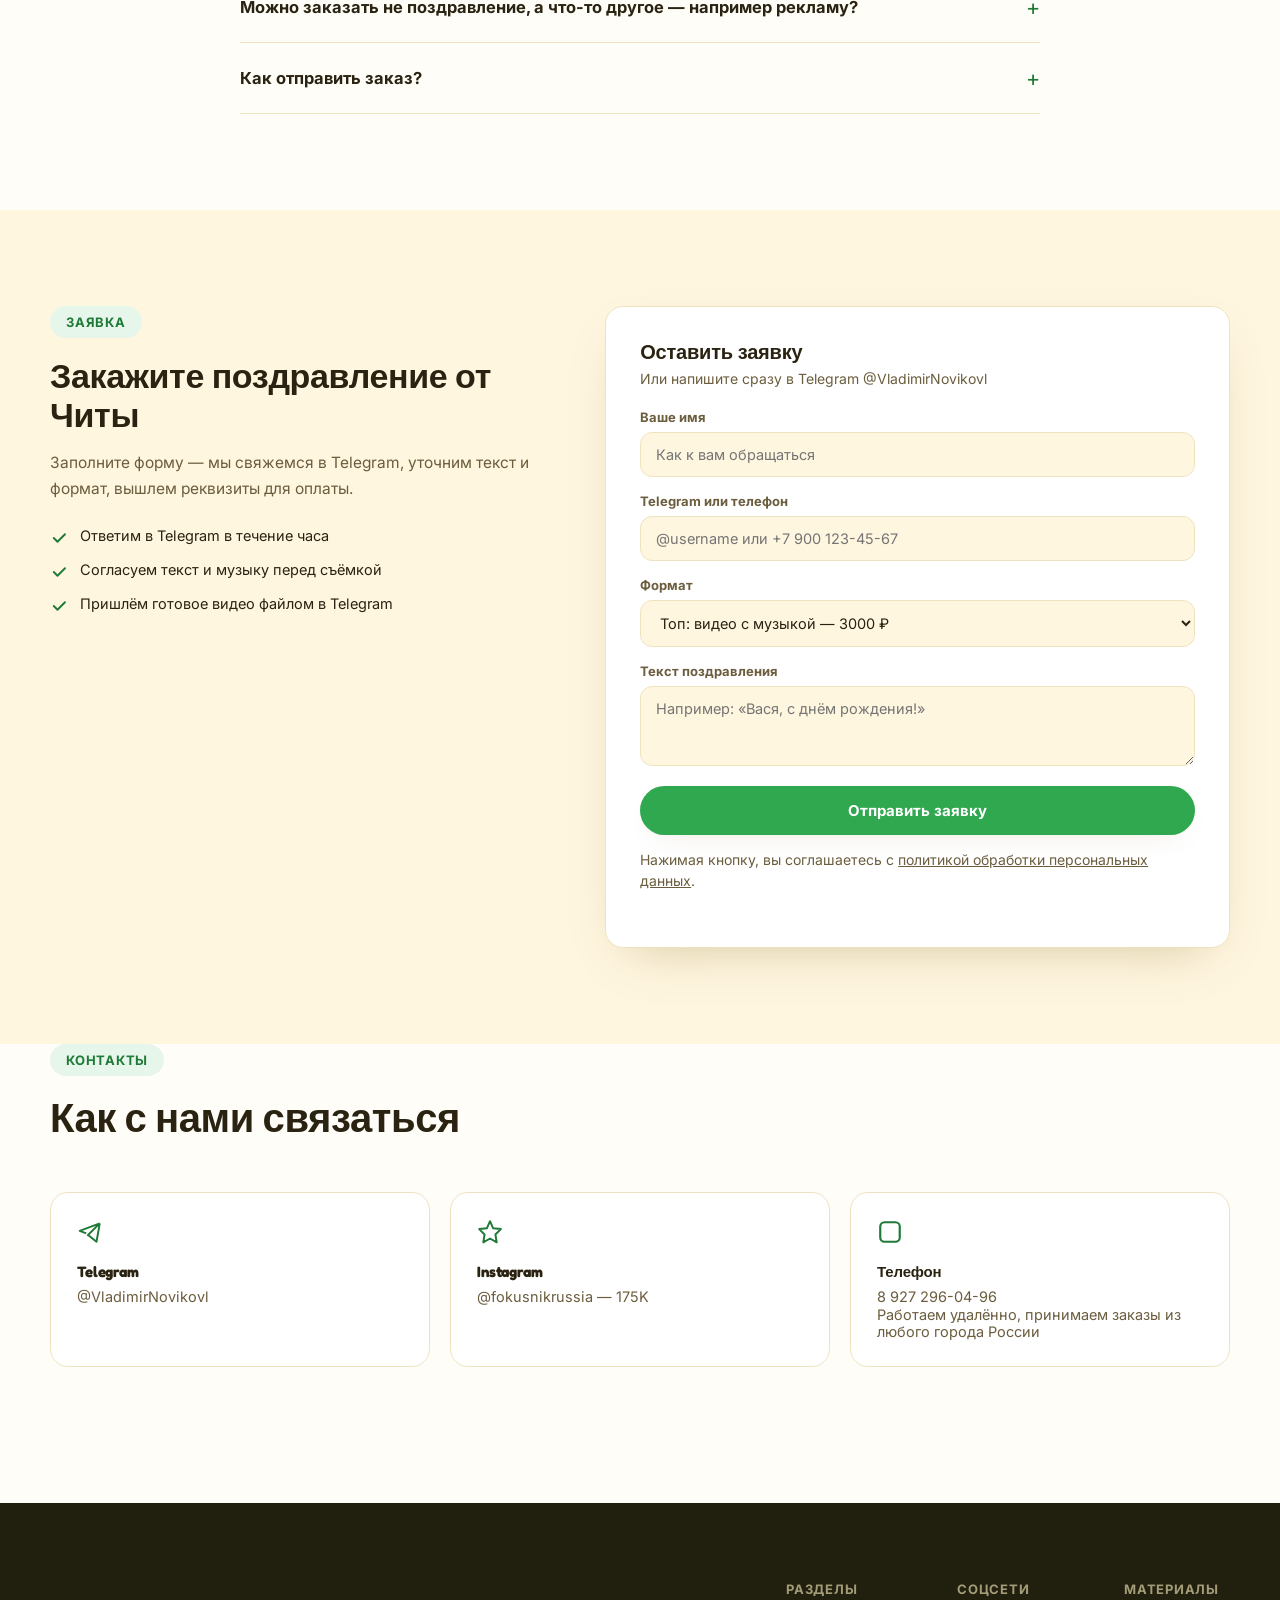
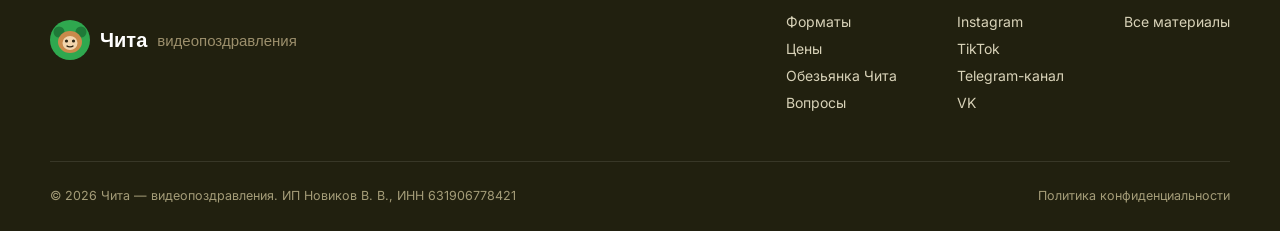
==== commit b7697e32: "feat: IP details in privacy policy, phone and remote-work note in contacts" ====
--- a/index.html
+++ b/index.html
@@ -490,8 +490,9 @@
         </div>
         <div class="contact-card">
           <svg width="26" height="26" viewBox="0 0 24 24" fill="none"><rect x="3" y="3" width="18" height="18" rx="4" stroke="currentColor" stroke-width="2"/></svg>
-          <h4>География</h4>
-          <p>Самара — принимаем заказы из любого города России онлайн</p>
+          <h4>Телефон</h4>
+          <a href="tel:+79272960496">8 927 296-04-96</a>
+          <p>Работаем удалённо, принимаем заказы из любого города России</p>
         </div>
       </div>
     </div>
@@ -537,7 +538,7 @@
       </div>
     </div>
     <div class="footer__bottom">
-      <span>© <span id="year"></span> Чита — видеопоздравления. Самара.</span>
+      <span>© <span id="year"></span> Чита — видеопоздравления. ИП Новиков В. В., ИНН 631906778421</span>
       <a href="privacy.html">Политика конфиденциальности</a>
     </div>
   </div>
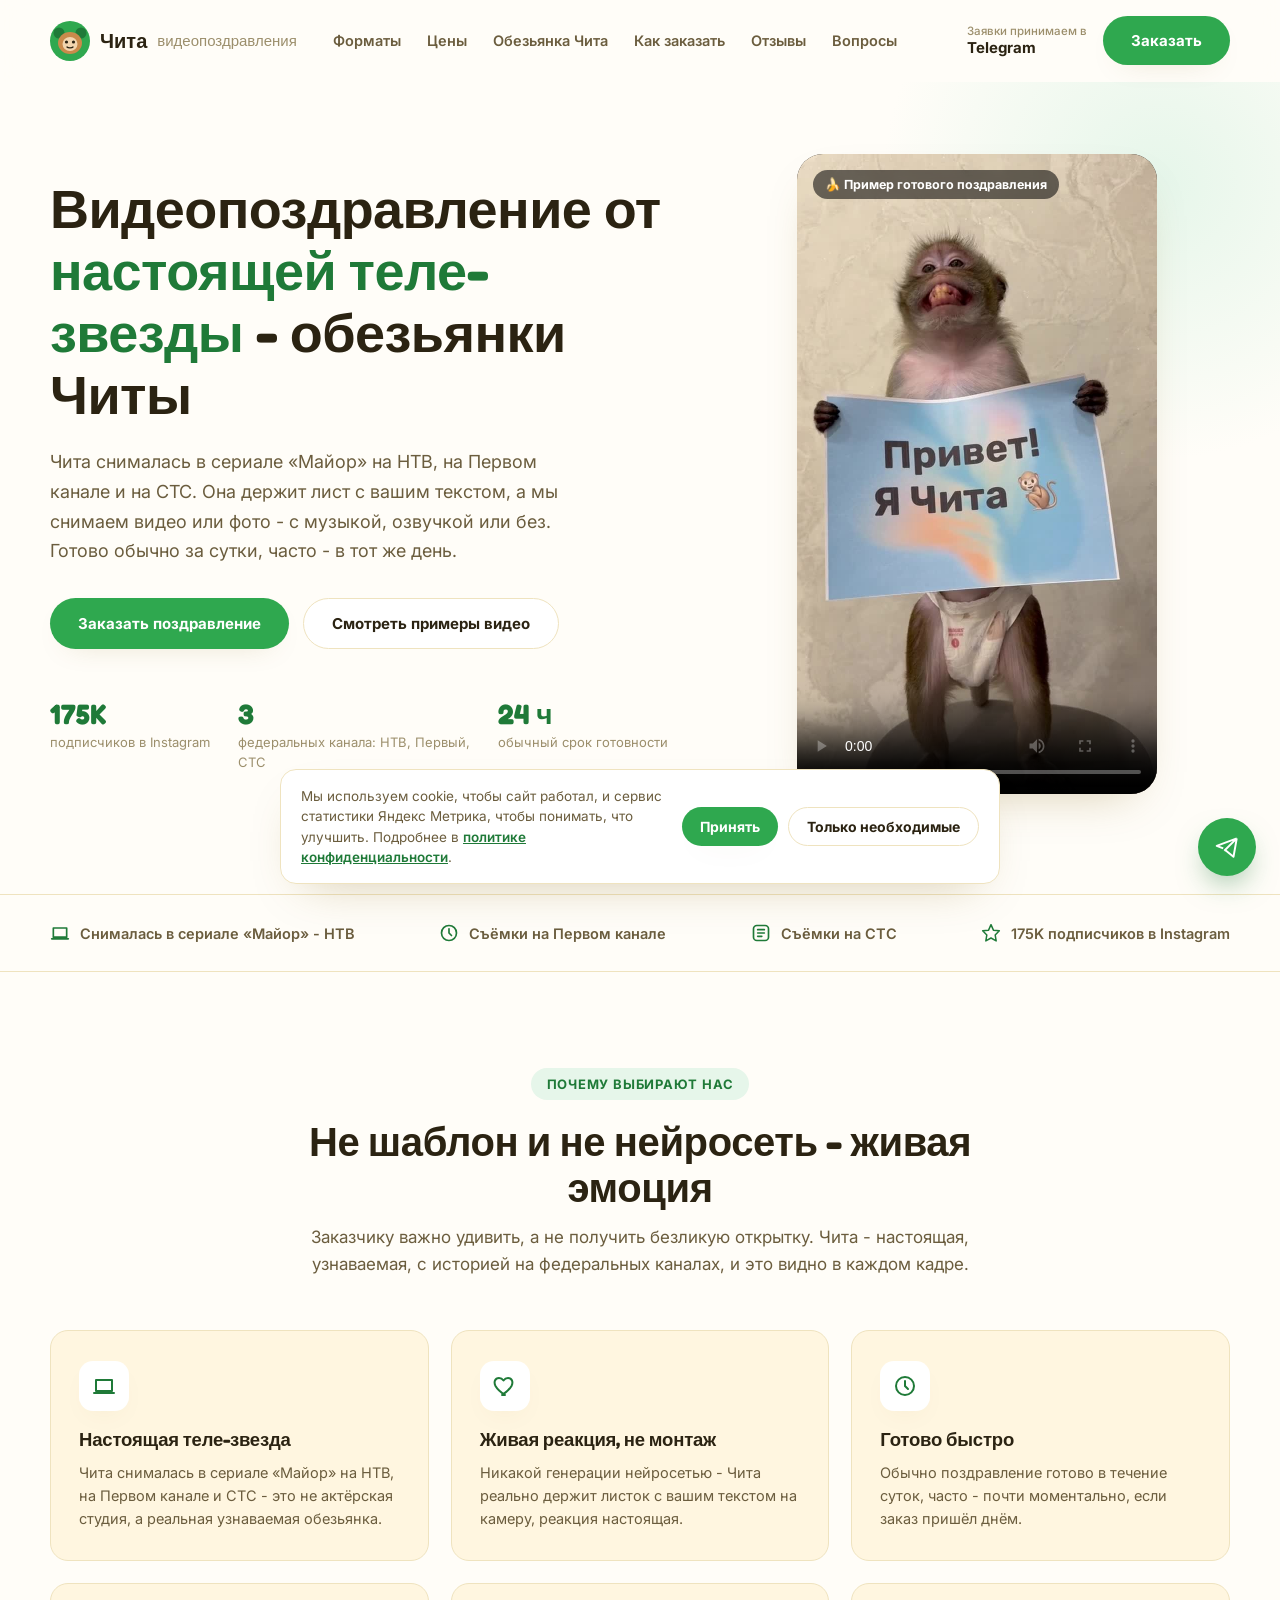
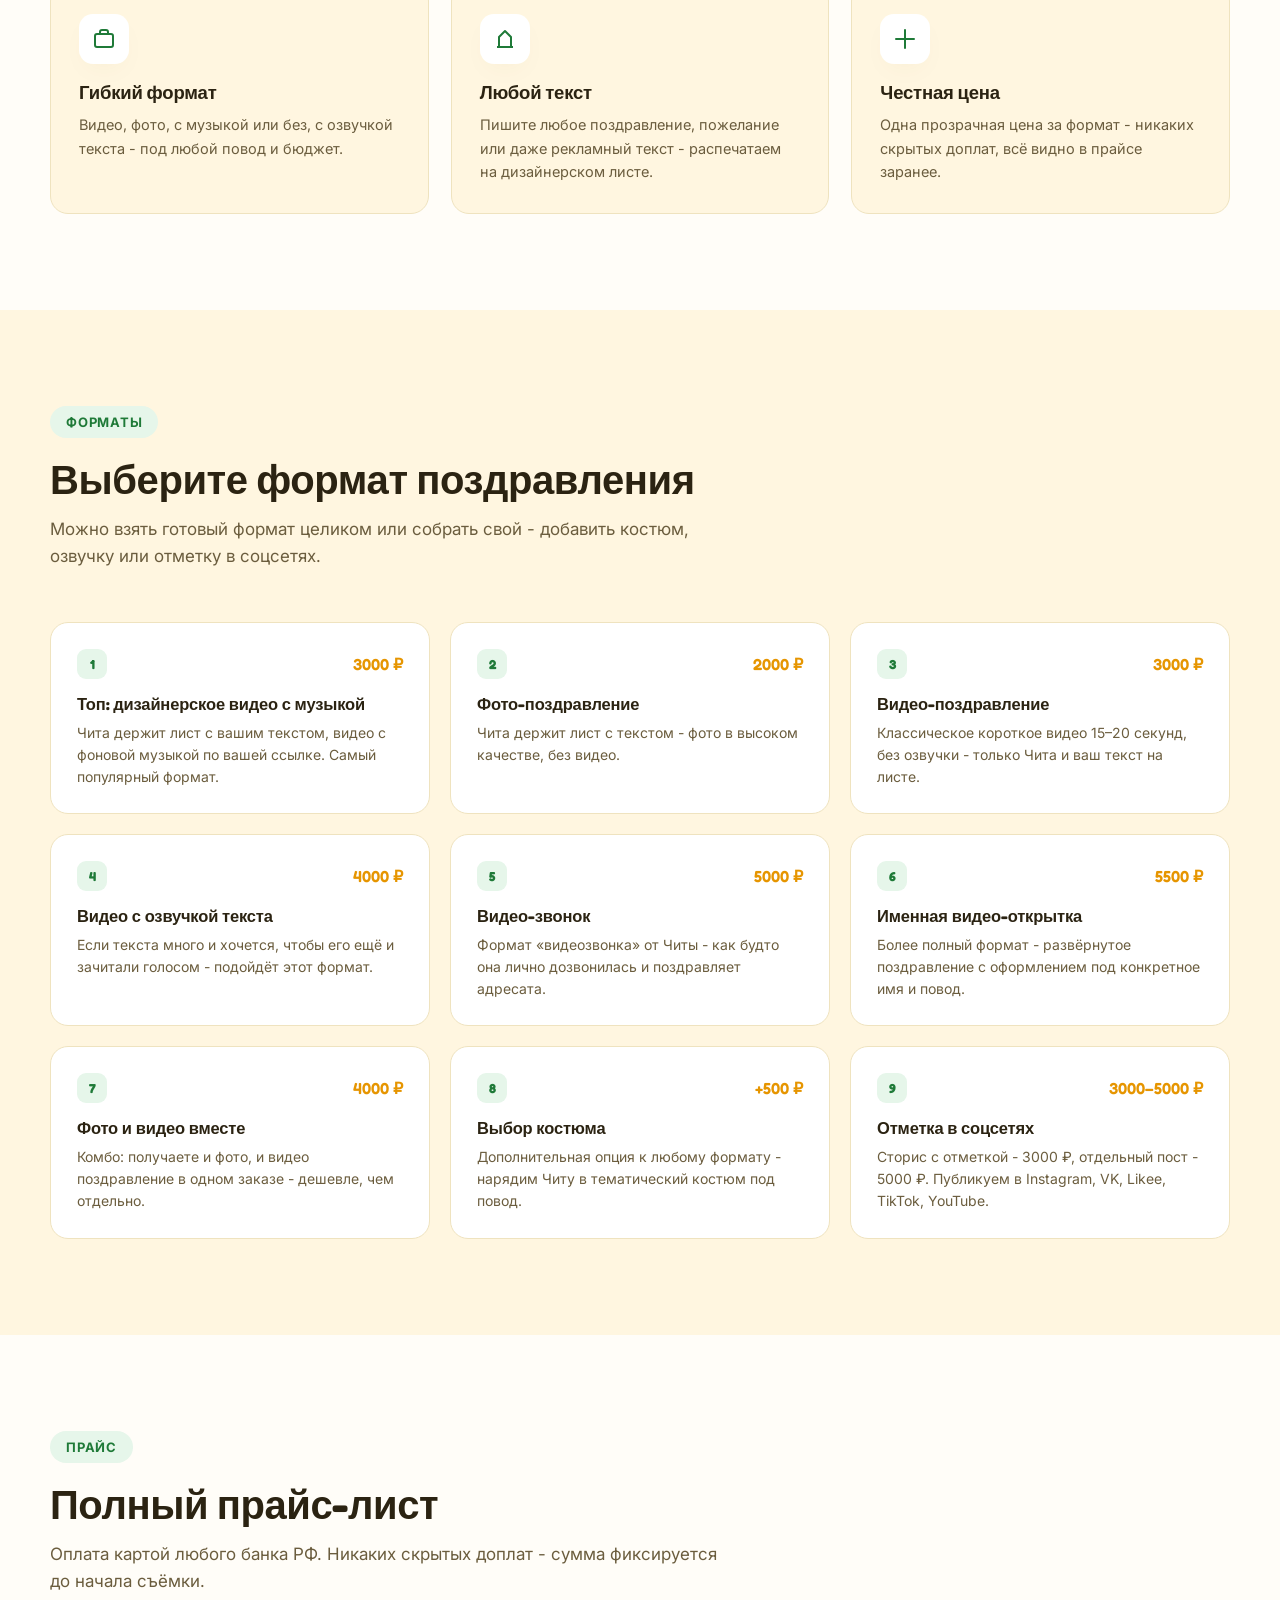
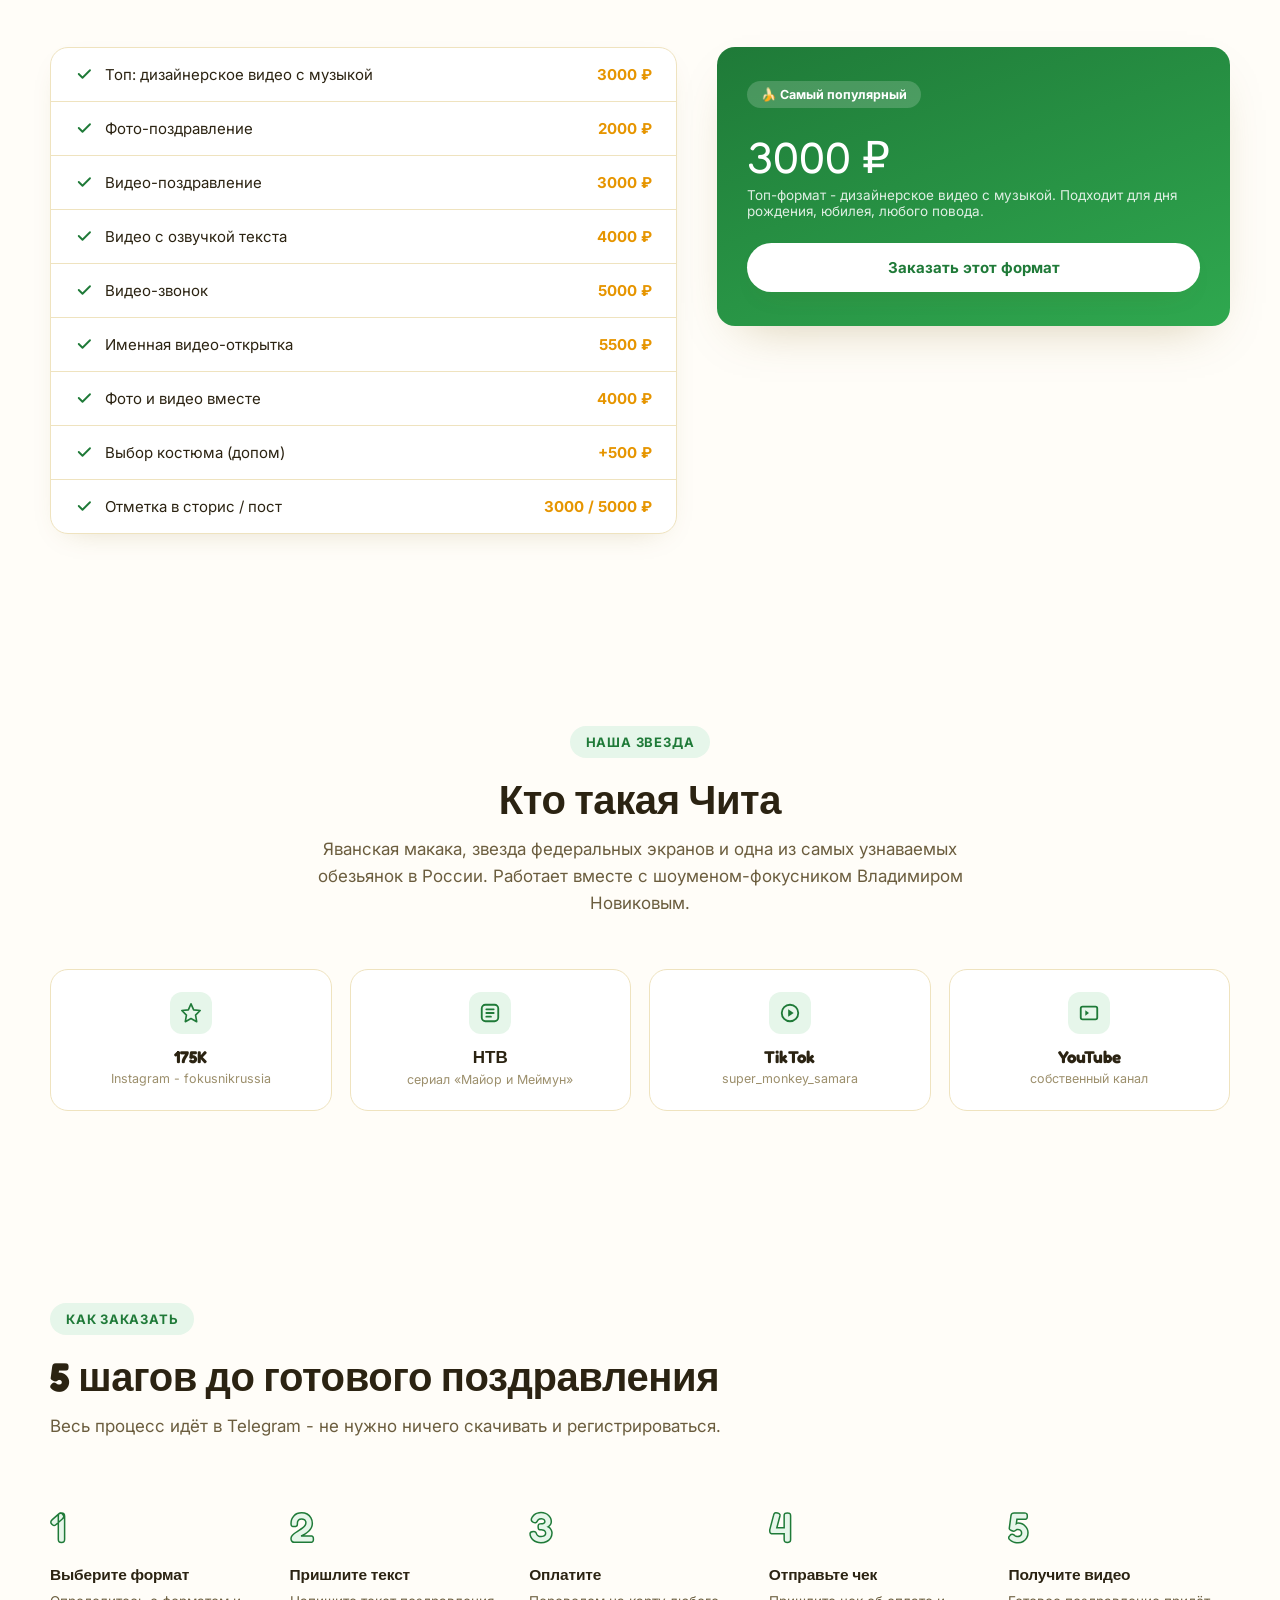
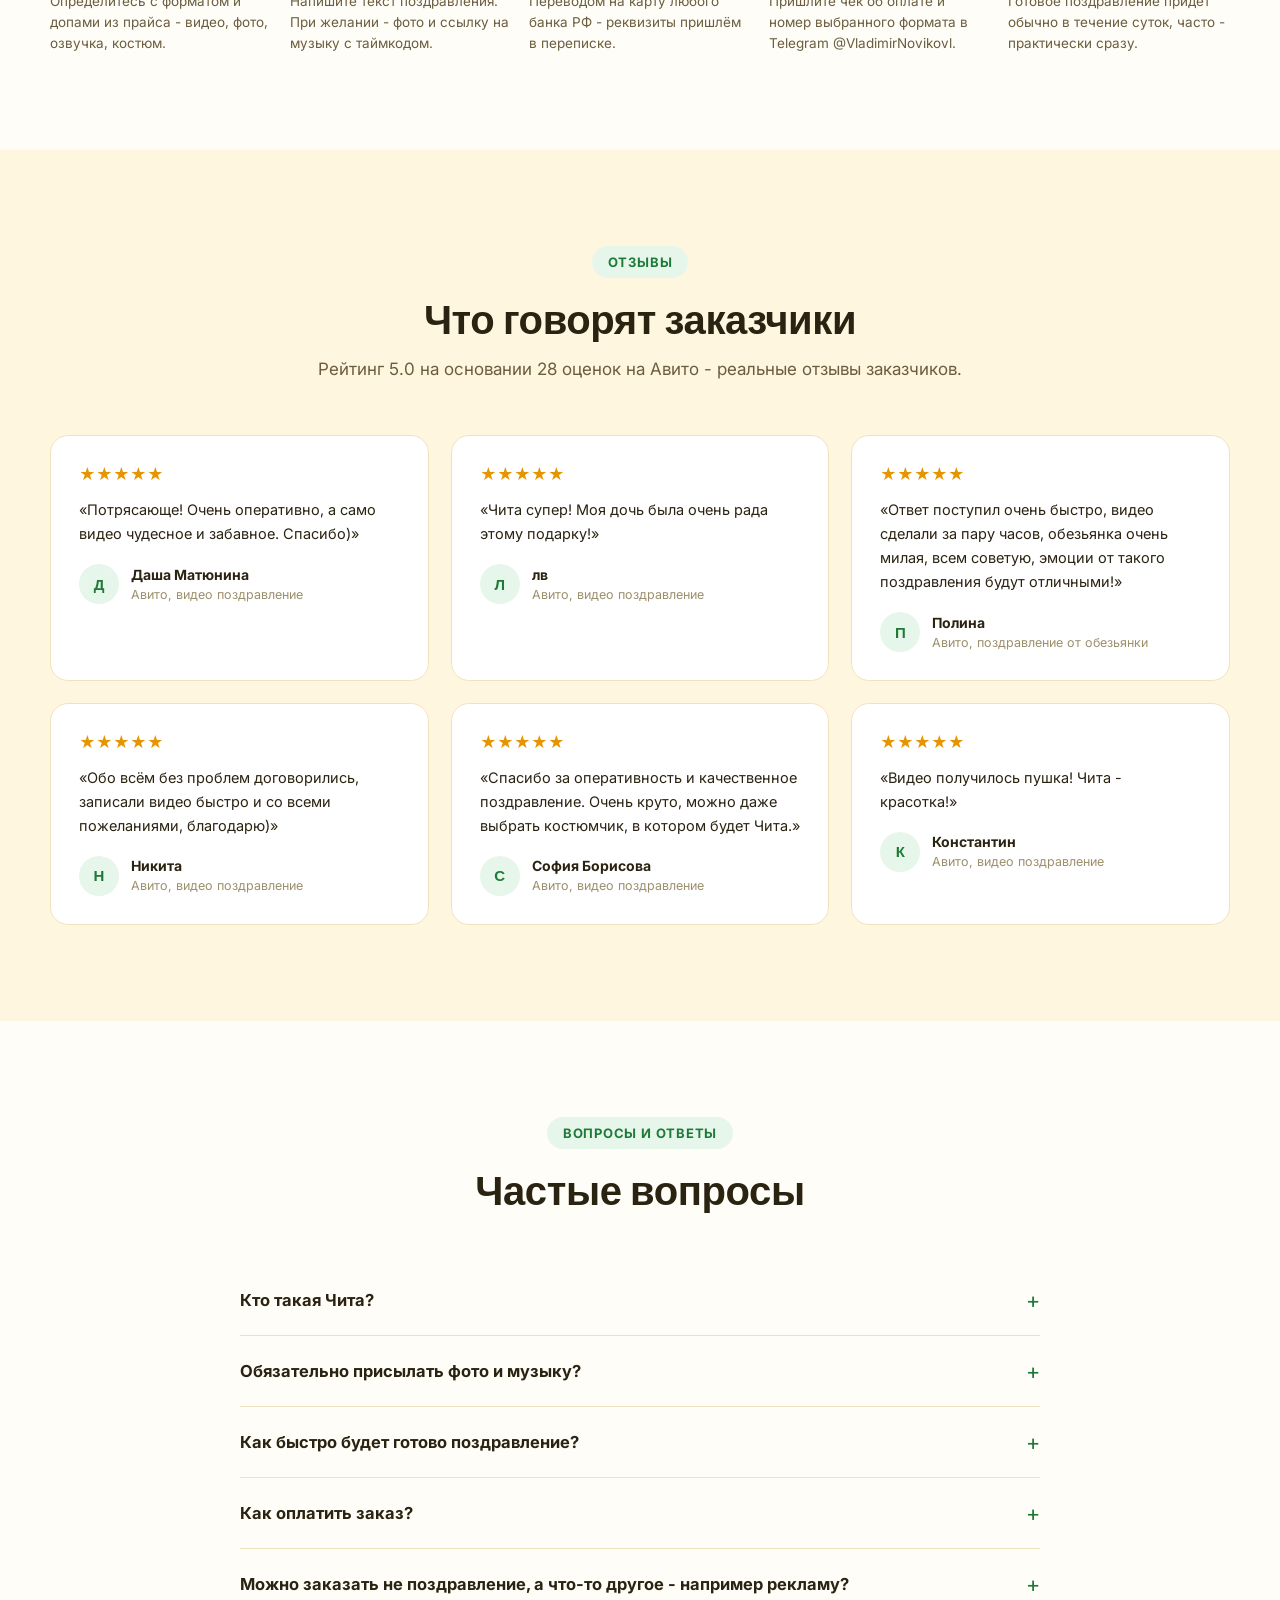
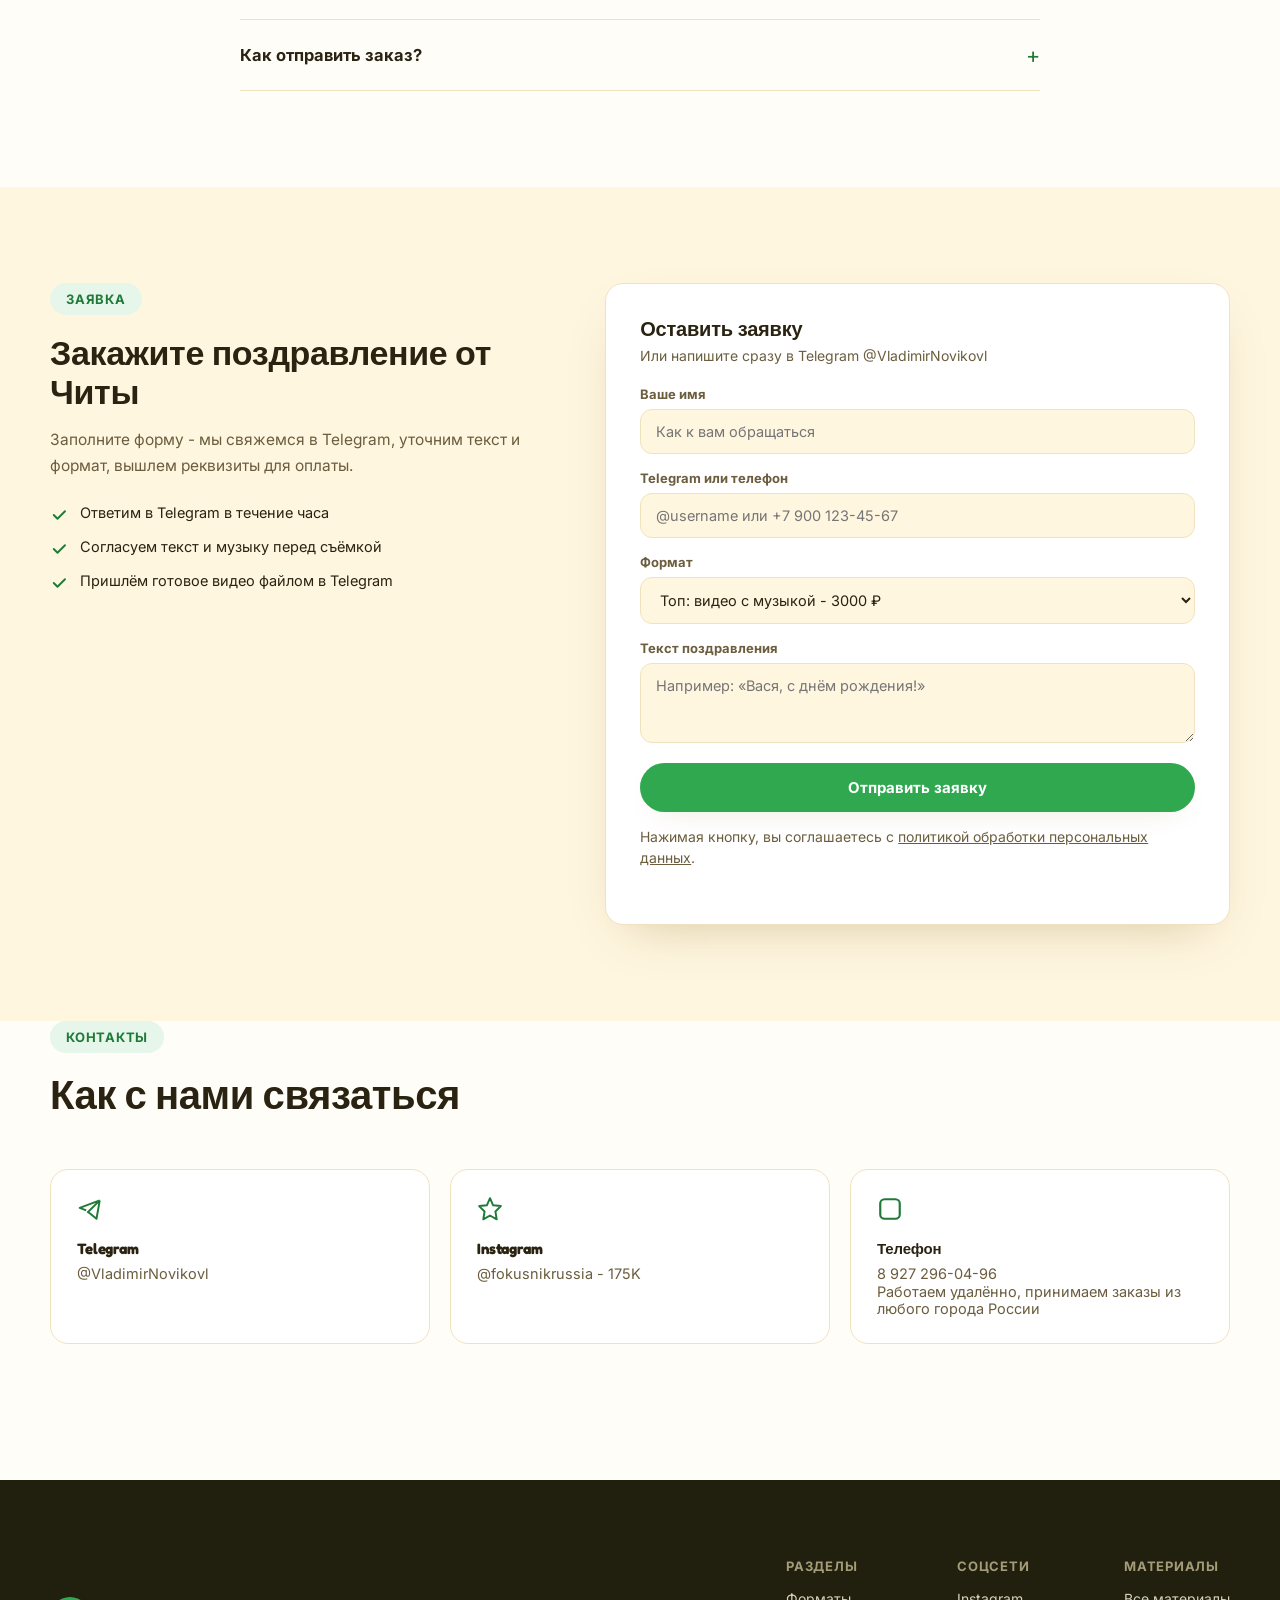
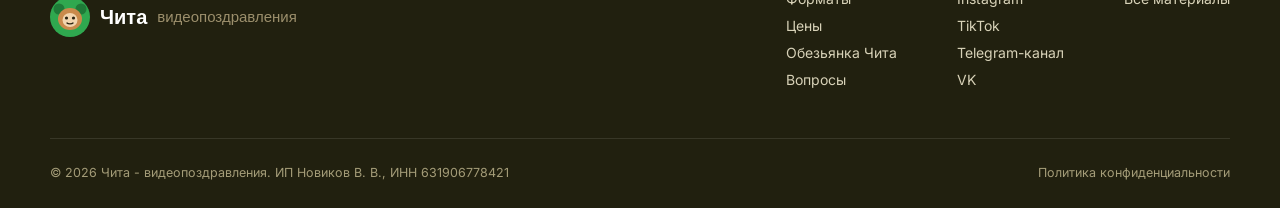
==== commit 740678f1: "Замена длинного тире на дефис в текстах" ====
--- a/index.html
+++ b/index.html
@@ -3,10 +3,10 @@
 <head>
 <meta charset="UTF-8">
 <meta name="viewport" content="width=device-width, initial-scale=1.0">
-<title>Обезьянка Чита — видеопоздравления от теле-звезды | Самара</title>
+<title>Обезьянка Чита - видеопоздравления от теле-звезды | Самара</title>
 <meta name="yandex-verification" content="7b27ff03f0bc5c9c" />
 <meta name="google-site-verification" content="FWEDnWlwXWk9i9cfGS7akQi7jw8qp440DdIs5YsvJx8" />
-<meta name="description" content="Именное видеопоздравление от Читы — обезьянки, которая снималась в сериале «Майор» на НТВ, на Первом канале и СТС. Видео, фото, открытка с озвучкой. Готово за сутки.">
+<meta name="description" content="Именное видеопоздравление от Читы - обезьянки, которая снималась в сериале «Майор» на НТВ, на Первом канале и СТС. Видео, фото, открытка с озвучкой. Готово за сутки.">
 <link rel="preconnect" href="https://fonts.googleapis.com">
 <link rel="preconnect" href="https://fonts.gstatic.com" crossorigin>
 <link href="https://fonts.googleapis.com/css2?family=Fredoka:wght@500;600;700&family=Inter:wght@400;500;600;700;800&display=swap" rel="stylesheet">
@@ -54,8 +54,8 @@
   <section class="hero">
     <div class="container hero__grid">
       <div>
-        <h1 class="hero__title">Видеопоздравление от <em>настоящей теле-звезды</em> — обезьянки Читы</h1>
-        <p class="hero__lead">Чита снималась в сериале «Майор» на НТВ, на Первом канале и на СТС. Она держит лист с вашим текстом, а мы снимаем видео или фото — с музыкой, озвучкой или без. Готово обычно за сутки, часто — в тот же день.</p>
+        <h1 class="hero__title">Видеопоздравление от <em>настоящей теле-звезды</em> - обезьянки Читы</h1>
+        <p class="hero__lead">Чита снималась в сериале «Майор» на НТВ, на Первом канале и на СТС. Она держит лист с вашим текстом, а мы снимаем видео или фото - с музыкой, озвучкой или без. Готово обычно за сутки, часто - в тот же день.</p>
         <div class="hero__actions">
           <a href="#form" class="btn btn--primary">Заказать поздравление</a>
           <a href="https://t.me/Samara_monkey" target="_blank" rel="noopener" class="btn btn--ghost">Смотреть примеры видео</a>
@@ -80,7 +80,7 @@
     <div class="container trust__inner">
       <div class="trust__item">
         <svg width="20" height="20" viewBox="0 0 24 24" fill="none"><path d="M4 6h16v11H4z M2 19h20" stroke="currentColor" stroke-width="2" stroke-linecap="round" stroke-linejoin="round"/></svg>
-        Снималась в сериале «Майор» — НТВ
+        Снималась в сериале «Майор» - НТВ
       </div>
       <div class="trust__item">
         <svg width="20" height="20" viewBox="0 0 24 24" fill="none"><circle cx="12" cy="12" r="9" stroke="currentColor" stroke-width="2"/><path d="M12 7v5l3 3" stroke="currentColor" stroke-width="2" stroke-linecap="round"/></svg>
@@ -102,39 +102,39 @@
     <div class="container">
       <div class="section__head center">
         <div class="eyebrow" style="margin-inline:auto">Почему выбирают нас</div>
-        <h2>Не шаблон и не нейросеть — живая эмоция</h2>
-        <p>Заказчику важно удивить, а не получить безликую открытку. Чита — настоящая, узнаваемая, с историей на федеральных каналах, и это видно в каждом кадре.</p>
+        <h2>Не шаблон и не нейросеть - живая эмоция</h2>
+        <p>Заказчику важно удивить, а не получить безликую открытку. Чита - настоящая, узнаваемая, с историей на федеральных каналах, и это видно в каждом кадре.</p>
       </div>
       <div class="adv-grid">
         <div class="adv">
           <div class="adv__icon"><svg width="24" height="24" viewBox="0 0 24 24" fill="none"><path d="M4 6h16v11H4z M2 19h20" stroke="currentColor" stroke-width="2" stroke-linecap="round" stroke-linejoin="round"/></svg></div>
           <h3>Настоящая теле-звезда</h3>
-          <p>Чита снималась в сериале «Майор» на НТВ, на Первом канале и СТС — это не актёрская студия, а реальная узнаваемая обезьянка.</p>
+          <p>Чита снималась в сериале «Майор» на НТВ, на Первом канале и СТС - это не актёрская студия, а реальная узнаваемая обезьянка.</p>
         </div>
         <div class="adv">
           <div class="adv__icon"><svg width="24" height="24" viewBox="0 0 24 24" fill="none"><path d="M12 21s-7-4.5-9.5-9C.5 8 2 4 6 4c2.2 0 3.6 1.2 4.5 2.5C11.4 5.2 12.8 4 15 4c4 0 5.5 4 3.5 8-2.5 4.5-9.5 9-9.5 9z" stroke="currentColor" stroke-width="2" stroke-linejoin="round"/></svg></div>
           <h3>Живая реакция, не монтаж</h3>
-          <p>Никакой генерации нейросетью — Чита реально держит листок с вашим текстом на камеру, реакция настоящая.</p>
+          <p>Никакой генерации нейросетью - Чита реально держит листок с вашим текстом на камеру, реакция настоящая.</p>
         </div>
         <div class="adv">
           <div class="adv__icon"><svg width="24" height="24" viewBox="0 0 24 24" fill="none"><circle cx="12" cy="12" r="9" stroke="currentColor" stroke-width="2"/><path d="M12 7v5l3 3" stroke="currentColor" stroke-width="2" stroke-linecap="round"/></svg></div>
           <h3>Готово быстро</h3>
-          <p>Обычно поздравление готово в течение суток, часто — почти моментально, если заказ пришёл днём.</p>
+          <p>Обычно поздравление готово в течение суток, часто - почти моментально, если заказ пришёл днём.</p>
         </div>
         <div class="adv">
           <div class="adv__icon"><svg width="24" height="24" viewBox="0 0 24 24" fill="none"><rect x="3" y="7" width="18" height="13" rx="2" stroke="currentColor" stroke-width="2"/><path d="M8 7V5a2 2 0 012-2h4a2 2 0 012 2v2" stroke="currentColor" stroke-width="2"/></svg></div>
           <h3>Гибкий формат</h3>
-          <p>Видео, фото, с музыкой или без, с озвучкой текста — под любой повод и бюджет.</p>
+          <p>Видео, фото, с музыкой или без, с озвучкой текста - под любой повод и бюджет.</p>
         </div>
         <div class="adv">
           <div class="adv__icon"><svg width="24" height="24" viewBox="0 0 24 24" fill="none"><path d="M4 20h16M6 20V10l6-6 6 6v10" stroke="currentColor" stroke-width="2" stroke-linejoin="round"/></svg></div>
           <h3>Любой текст</h3>
-          <p>Пишите любое поздравление, пожелание или даже рекламный текст — распечатаем на дизайнерском листе.</p>
+          <p>Пишите любое поздравление, пожелание или даже рекламный текст - распечатаем на дизайнерском листе.</p>
         </div>
         <div class="adv">
           <div class="adv__icon"><svg width="24" height="24" viewBox="0 0 24 24" fill="none"><path d="M12 3v18M3 12h18" stroke="currentColor" stroke-width="2" stroke-linecap="round"/></svg></div>
           <h3>Честная цена</h3>
-          <p>Одна прозрачная цена за формат — никаких скрытых доплат, всё видно в прайсе заранее.</p>
+          <p>Одна прозрачная цена за формат - никаких скрытых доплат, всё видно в прайсе заранее.</p>
         </div>
       </div>
     </div>
@@ -146,7 +146,7 @@
       <div class="section__head">
         <div class="eyebrow">Форматы</div>
         <h2>Выберите формат поздравления</h2>
-        <p>Можно взять готовый формат целиком или собрать свой — добавить костюм, озвучку или отметку в соцсетях.</p>
+        <p>Можно взять готовый формат целиком или собрать свой - добавить костюм, озвучку или отметку в соцсетях.</p>
       </div>
       <div class="srv-grid">
         <div class="srv">
@@ -157,42 +157,42 @@
         <div class="srv">
           <div class="srv__top"><div class="srv__num">2</div><div class="srv__price">2000 ₽</div></div>
           <h3>Фото-поздравление</h3>
-          <p>Чита держит лист с текстом — фото в высоком качестве, без видео.</p>
+          <p>Чита держит лист с текстом - фото в высоком качестве, без видео.</p>
         </div>
         <div class="srv">
           <div class="srv__top"><div class="srv__num">3</div><div class="srv__price">3000 ₽</div></div>
           <h3>Видео-поздравление</h3>
-          <p>Классическое короткое видео 15–20 секунд, без озвучки — только Чита и ваш текст на листе.</p>
+          <p>Классическое короткое видео 15–20 секунд, без озвучки - только Чита и ваш текст на листе.</p>
         </div>
         <div class="srv">
           <div class="srv__top"><div class="srv__num">4</div><div class="srv__price">4000 ₽</div></div>
           <h3>Видео с озвучкой текста</h3>
-          <p>Если текста много и хочется, чтобы его ещё и зачитали голосом — подойдёт этот формат.</p>
+          <p>Если текста много и хочется, чтобы его ещё и зачитали голосом - подойдёт этот формат.</p>
         </div>
         <div class="srv">
           <div class="srv__top"><div class="srv__num">5</div><div class="srv__price">5000 ₽</div></div>
           <h3>Видео-звонок</h3>
-          <p>Формат «видеозвонка» от Читы — как будто она лично дозвонилась и поздравляет адресата.</p>
+          <p>Формат «видеозвонка» от Читы - как будто она лично дозвонилась и поздравляет адресата.</p>
         </div>
         <div class="srv">
           <div class="srv__top"><div class="srv__num">6</div><div class="srv__price">5500 ₽</div></div>
           <h3>Именная видео-открытка</h3>
-          <p>Более полный формат — развёрнутое поздравление с оформлением под конкретное имя и повод.</p>
+          <p>Более полный формат - развёрнутое поздравление с оформлением под конкретное имя и повод.</p>
         </div>
         <div class="srv">
           <div class="srv__top"><div class="srv__num">7</div><div class="srv__price">4000 ₽</div></div>
           <h3>Фото и видео вместе</h3>
-          <p>Комбо: получаете и фото, и видео поздравление в одном заказе — дешевле, чем отдельно.</p>
+          <p>Комбо: получаете и фото, и видео поздравление в одном заказе - дешевле, чем отдельно.</p>
         </div>
         <div class="srv">
           <div class="srv__top"><div class="srv__num">8</div><div class="srv__price">+500 ₽</div></div>
           <h3>Выбор костюма</h3>
-          <p>Дополнительная опция к любому формату — нарядим Читу в тематический костюм под повод.</p>
+          <p>Дополнительная опция к любому формату - нарядим Читу в тематический костюм под повод.</p>
         </div>
         <div class="srv">
           <div class="srv__top"><div class="srv__num">9</div><div class="srv__price">3000–5000 ₽</div></div>
           <h3>Отметка в соцсетях</h3>
-          <p>Сторис с отметкой — 3000 ₽, отдельный пост — 5000 ₽. Публикуем в Instagram, VK, Likee, TikTok, YouTube.</p>
+          <p>Сторис с отметкой - 3000 ₽, отдельный пост - 5000 ₽. Публикуем в Instagram, VK, Likee, TikTok, YouTube.</p>
         </div>
       </div>
     </div>
@@ -204,7 +204,7 @@
       <div class="section__head">
         <div class="eyebrow">Прайс</div>
         <h2>Полный прайс-лист</h2>
-        <p>Оплата картой любого банка РФ. Никаких скрытых доплат — сумма фиксируется до начала съёмки.</p>
+        <p>Оплата картой любого банка РФ. Никаких скрытых доплат - сумма фиксируется до начала съёмки.</p>
       </div>
       <div class="price__wrap">
         <div class="price__table">
@@ -248,7 +248,7 @@
         <div class="price__card">
           <div class="price__badge">🍌 Самый популярный</div>
           <div class="price__new">3000 ₽</div>
-          <div class="price__note">Топ-формат — дизайнерское видео с музыкой. Подходит для дня рождения, юбилея, любого повода.</div>
+          <div class="price__note">Топ-формат - дизайнерское видео с музыкой. Подходит для дня рождения, юбилея, любого повода.</div>
           <a href="#form" class="btn btn--primary btn--block" style="background:#fff;color:#1f7a38">Заказать этот формат</a>
         </div>
       </div>
@@ -267,7 +267,7 @@
         <div class="plat">
           <div class="plat__icon"><svg width="22" height="22" viewBox="0 0 24 24" fill="none"><path d="M12 2l2.9 6.6L22 9.3l-5 5 1.2 7.2L12 18l-6.2 3.5L7 14.3l-5-5 7.1-0.7L12 2z" stroke="currentColor" stroke-width="1.8" stroke-linejoin="round"/></svg></div>
           <b>175K</b>
-          <span>Instagram — fokusnikrussia</span>
+          <span>Instagram - fokusnikrussia</span>
         </div>
         <div class="plat">
           <div class="plat__icon"><svg width="22" height="22" viewBox="0 0 24 24" fill="none"><rect x="3" y="3" width="18" height="18" rx="4" stroke="currentColor" stroke-width="2"/><path d="M8 12h8M8 8h8M8 16h5" stroke="currentColor" stroke-width="2" stroke-linecap="round"/></svg></div>
@@ -294,23 +294,23 @@
       <div class="section__head">
         <div class="eyebrow">Как заказать</div>
         <h2>5 шагов до готового поздравления</h2>
-        <p>Весь процесс идёт в Telegram — не нужно ничего скачивать и регистрироваться.</p>
+        <p>Весь процесс идёт в Telegram - не нужно ничего скачивать и регистрироваться.</p>
       </div>
       <div class="steps">
         <div class="step">
           <div class="step__num">1</div>
           <h3>Выберите формат</h3>
-          <p>Определитесь с форматом и допами из прайса — видео, фото, озвучка, костюм.</p>
+          <p>Определитесь с форматом и допами из прайса - видео, фото, озвучка, костюм.</p>
         </div>
         <div class="step">
           <div class="step__num">2</div>
           <h3>Пришлите текст</h3>
-          <p>Напишите текст поздравления. При желании — фото и ссылку на музыку с таймкодом.</p>
+          <p>Напишите текст поздравления. При желании - фото и ссылку на музыку с таймкодом.</p>
         </div>
         <div class="step">
           <div class="step__num">3</div>
           <h3>Оплатите</h3>
-          <p>Переводом на карту любого банка РФ — реквизиты пришлём в переписке.</p>
+          <p>Переводом на карту любого банка РФ - реквизиты пришлём в переписке.</p>
         </div>
         <div class="step">
           <div class="step__num">4</div>
@@ -320,7 +320,7 @@
         <div class="step">
           <div class="step__num">5</div>
           <h3>Получите видео</h3>
-          <p>Готовое поздравление придёт обычно в течение суток, часто — практически сразу.</p>
+          <p>Готовое поздравление придёт обычно в течение суток, часто - практически сразу.</p>
         </div>
       </div>
     </div>
@@ -332,7 +332,7 @@
       <div class="section__head center">
         <div class="eyebrow" style="margin-inline:auto">Отзывы</div>
         <h2>Что говорят заказчики</h2>
-        <p>Рейтинг 5.0 на основании 28 оценок на Авито — реальные отзывы заказчиков.</p>
+        <p>Рейтинг 5.0 на основании 28 оценок на Авито - реальные отзывы заказчиков.</p>
       </div>
       <div class="rev-grid">
         <div class="rev">
@@ -377,7 +377,7 @@
         </div>
         <div class="rev">
           <div class="rev__stars">★★★★★</div>
-          <p>«Видео получилось пушка! Чита — красотка!»</p>
+          <p>«Видео получилось пушка! Чита - красотка!»</p>
           <div class="rev__author">
             <div class="rev__avatar">К</div>
             <div><b>Константин</b><span>Авито, видео поздравление</span></div>
@@ -397,27 +397,27 @@
       <div class="faq">
         <details class="faq__item">
           <summary>Кто такая Чита?<span></span></summary>
-          <p>Чита — яванская макака, которая снималась в сериале «Майор» на НТВ, на Первом канале и на СТС. Работает вместе с шоуменом-фокусником Владимиром Новиковым в Самаре.</p>
+          <p>Чита - яванская макака, которая снималась в сериале «Майор» на НТВ, на Первом канале и на СТС. Работает вместе с шоуменом-фокусником Владимиром Новиковым в Самаре.</p>
         </details>
         <details class="faq__item">
           <summary>Обязательно присылать фото и музыку?</summary>
-          <p>Нет, это по желанию. Достаточно текста поздравления — остальное можно оставить на наш выбор или пропустить.</p>
+          <p>Нет, это по желанию. Достаточно текста поздравления - остальное можно оставить на наш выбор или пропустить.</p>
         </details>
         <details class="faq__item">
           <summary>Как быстро будет готово поздравление?</summary>
-          <p>Обычно в течение суток, но часто получается сделать почти моментально — в день заказа.</p>
+          <p>Обычно в течение суток, но часто получается сделать почти моментально - в день заказа.</p>
         </details>
         <details class="faq__item">
           <summary>Как оплатить заказ?</summary>
           <p>Переводом на карту любого банка РФ. Реквизиты отправим в переписке в Telegram после выбора формата.</p>
         </details>
         <details class="faq__item">
-          <summary>Можно заказать не поздравление, а что-то другое — например рекламу?</summary>
-          <p>Да, на листе можно написать любой текст — поздравление, рекламу, шутку. Формат съёмки тот же.</p>
+          <summary>Можно заказать не поздравление, а что-то другое - например рекламу?</summary>
+          <p>Да, на листе можно написать любой текст - поздравление, рекламу, шутку. Формат съёмки тот же.</p>
         </details>
         <details class="faq__item">
           <summary>Как отправить заказ?</summary>
-          <p>Через форму на сайте или напрямую в Telegram — @VladimirNovikovl. Пришлите текст, формат из прайса и чек об оплате.</p>
+          <p>Через форму на сайте или напрямую в Telegram - @VladimirNovikovl. Пришлите текст, формат из прайса и чек об оплате.</p>
         </details>
       </div>
     </div>
@@ -429,7 +429,7 @@
       <div class="form-info">
         <div class="eyebrow">Заявка</div>
         <h2>Закажите поздравление от Читы</h2>
-        <p>Заполните форму — мы свяжемся в Telegram, уточним текст и формат, вышлем реквизиты для оплаты.</p>
+        <p>Заполните форму - мы свяжемся в Telegram, уточним текст и формат, вышлем реквизиты для оплаты.</p>
         <ul class="form-info__list">
           <li><svg width="18" height="18" viewBox="0 0 24 24" fill="none"><path d="M5 12l5 5L20 7" stroke="currentColor" stroke-width="2.5" stroke-linecap="round" stroke-linejoin="round"/></svg>Ответим в Telegram в течение часа</li>
           <li><svg width="18" height="18" viewBox="0 0 24 24" fill="none"><path d="M5 12l5 5L20 7" stroke="currentColor" stroke-width="2.5" stroke-linecap="round" stroke-linejoin="round"/></svg>Согласуем текст и музыку перед съёмкой</li>
@@ -450,12 +450,12 @@
         <div class="field">
           <label for="format">Формат</label>
           <select id="format" name="format">
-            <option>Топ: видео с музыкой — 3000 ₽</option>
-            <option>Фото-поздравление — 2000 ₽</option>
-            <option>Видео-поздравление — 3000 ₽</option>
-            <option>Видео с озвучкой — 4000 ₽</option>
-            <option>Видео-звонок — 5000 ₽</option>
-            <option>Именная видео-открытка — 5500 ₽</option>
+            <option>Топ: видео с музыкой - 3000 ₽</option>
+            <option>Фото-поздравление - 2000 ₽</option>
+            <option>Видео-поздравление - 3000 ₽</option>
+            <option>Видео с озвучкой - 4000 ₽</option>
+            <option>Видео-звонок - 5000 ₽</option>
+            <option>Именная видео-открытка - 5500 ₽</option>
             <option>Ещё не решил(а)</option>
           </select>
         </div>
@@ -486,7 +486,7 @@
         <div class="contact-card">
           <svg width="26" height="26" viewBox="0 0 24 24" fill="none"><path d="M12 2l2.9 6.6L22 9.3l-5 5 1.2 7.2L12 18l-6.2 3.5L7 14.3l-5-5 7.1-0.7L12 2z" stroke="currentColor" stroke-width="1.8" stroke-linejoin="round"/></svg>
           <h4>Instagram</h4>
-          <a href="https://www.instagram.com/fokusnikrussia" target="_blank" rel="noopener">@fokusnikrussia — 175K</a>
+          <a href="https://www.instagram.com/fokusnikrussia" target="_blank" rel="noopener">@fokusnikrussia - 175K</a>
         </div>
         <div class="contact-card">
           <svg width="26" height="26" viewBox="0 0 24 24" fill="none"><rect x="3" y="3" width="18" height="18" rx="4" stroke="currentColor" stroke-width="2"/></svg>
@@ -538,7 +538,7 @@
       </div>
     </div>
     <div class="footer__bottom">
-      <span>© <span id="year"></span> Чита — видеопоздравления. ИП Новиков В. В., ИНН 631906778421</span>
+      <span>© <span id="year"></span> Чита - видеопоздравления. ИП Новиков В. В., ИНН 631906778421</span>
       <a href="privacy.html">Политика конфиденциальности</a>
     </div>
   </div>
